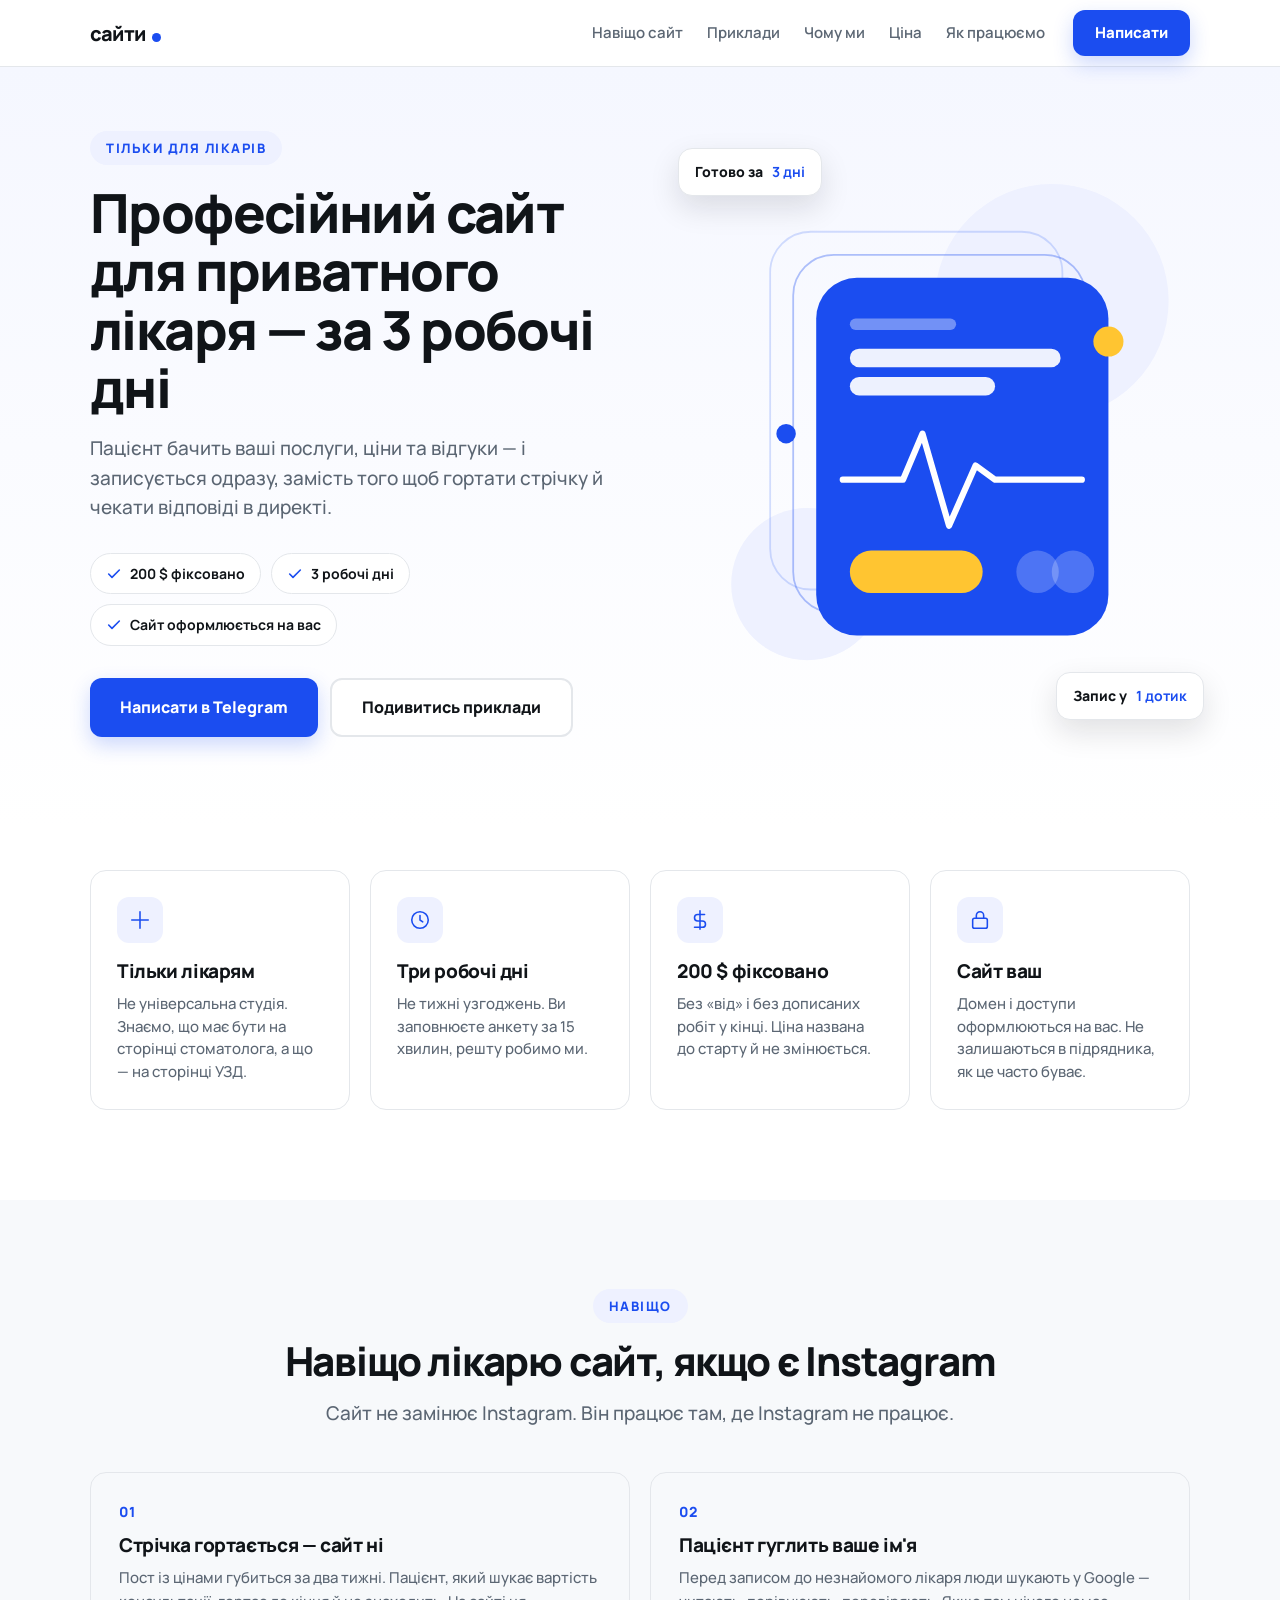
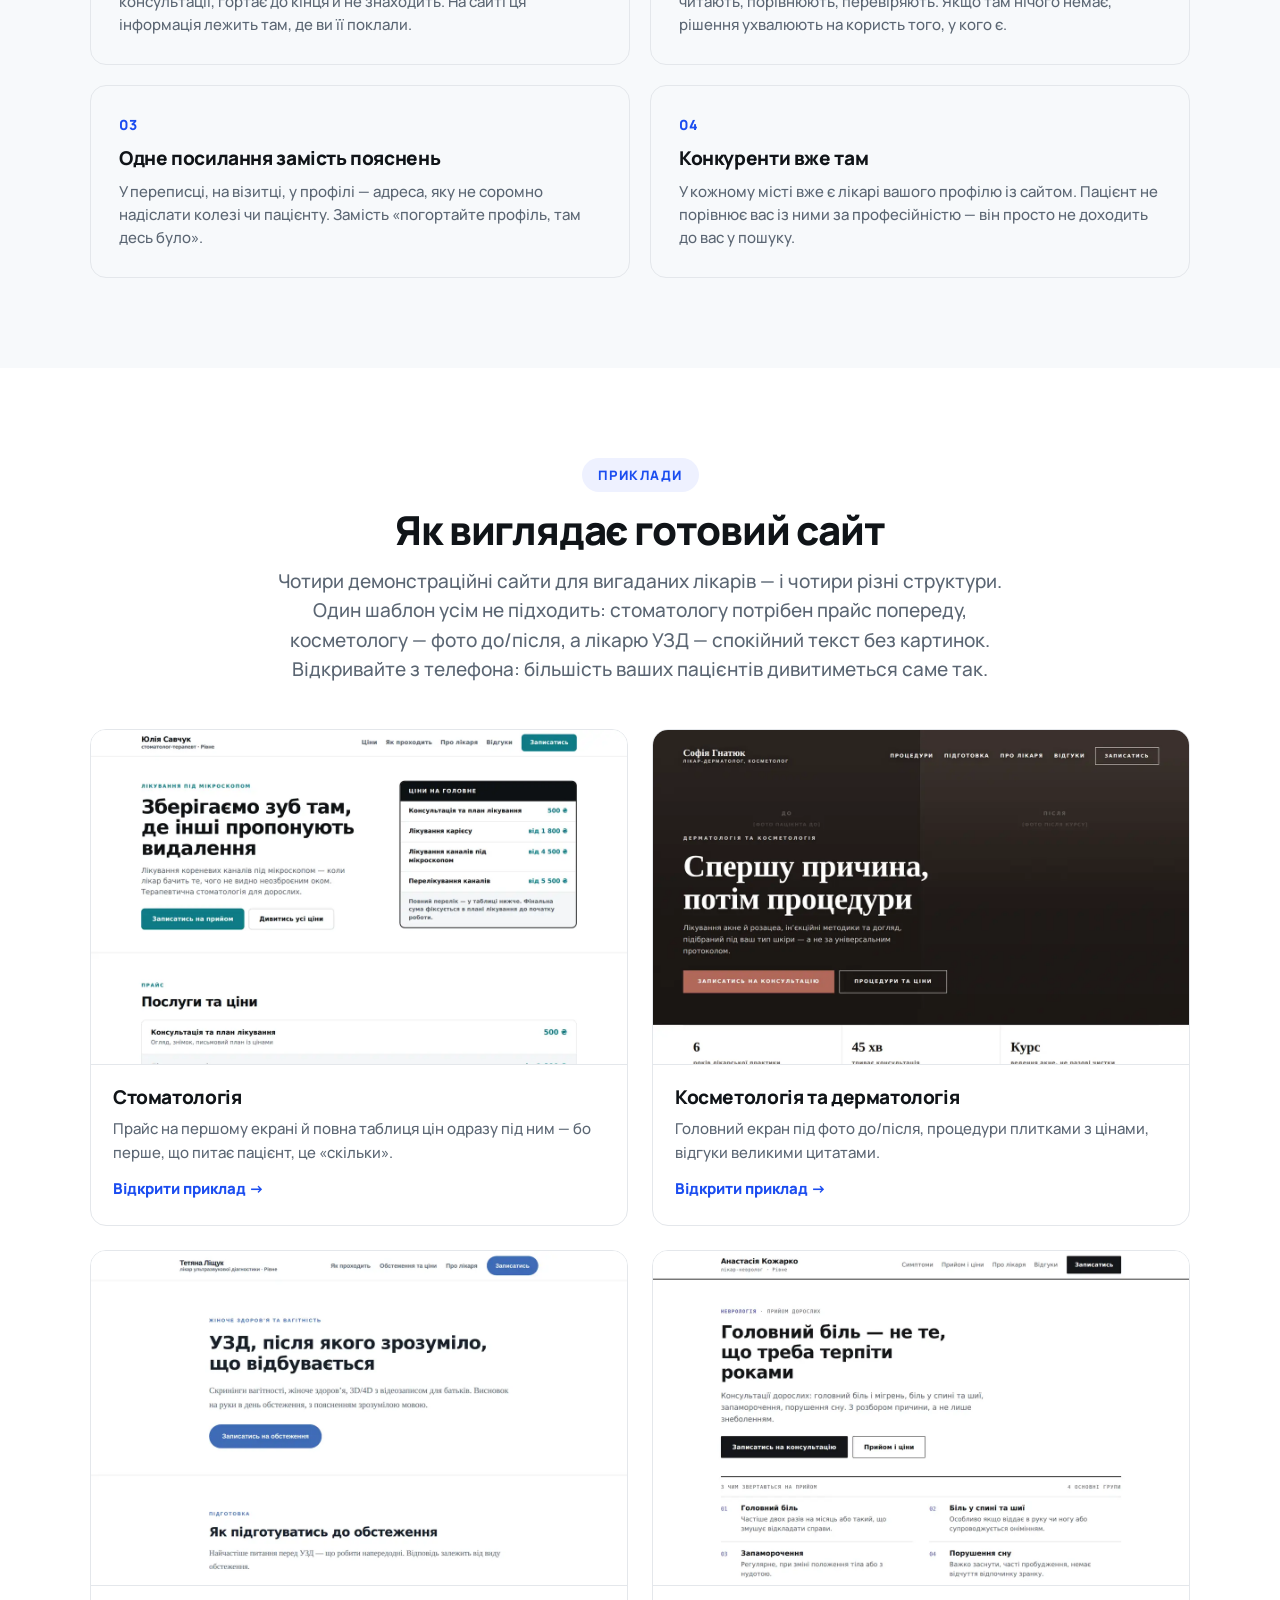
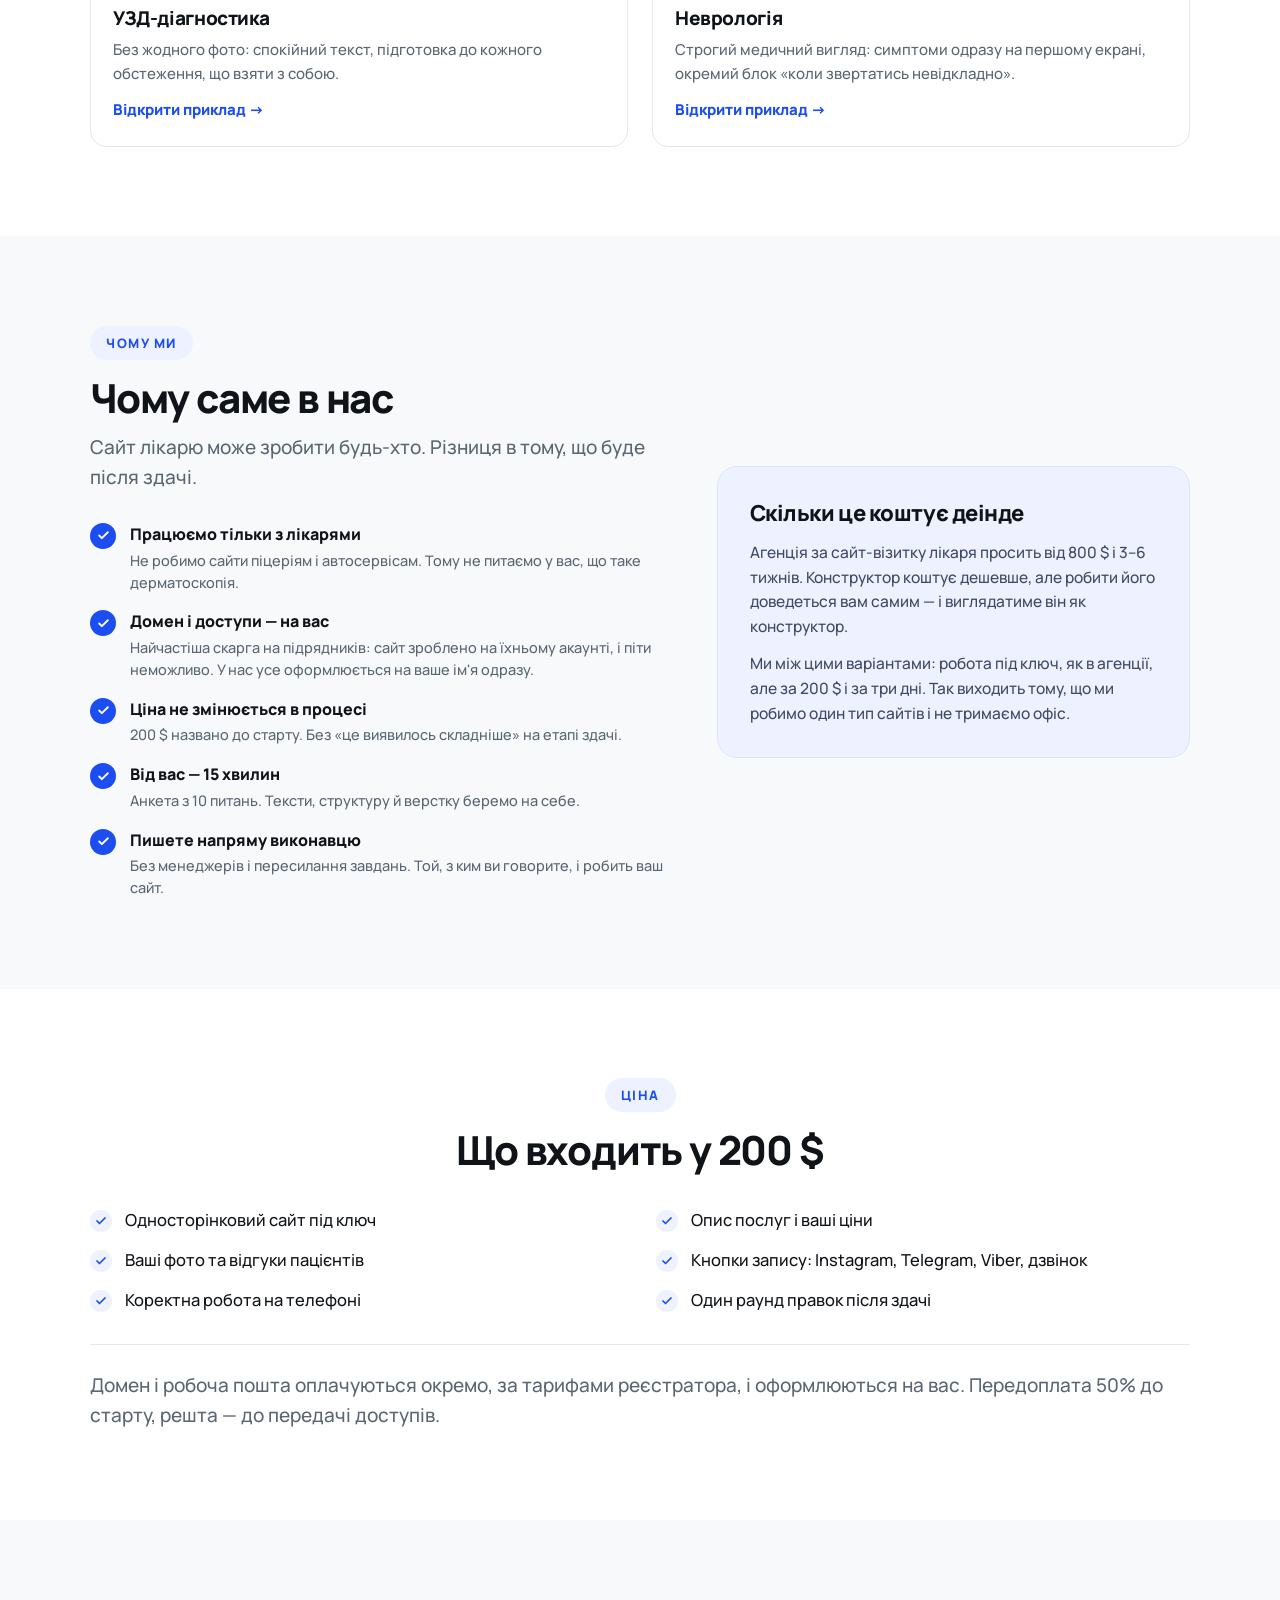
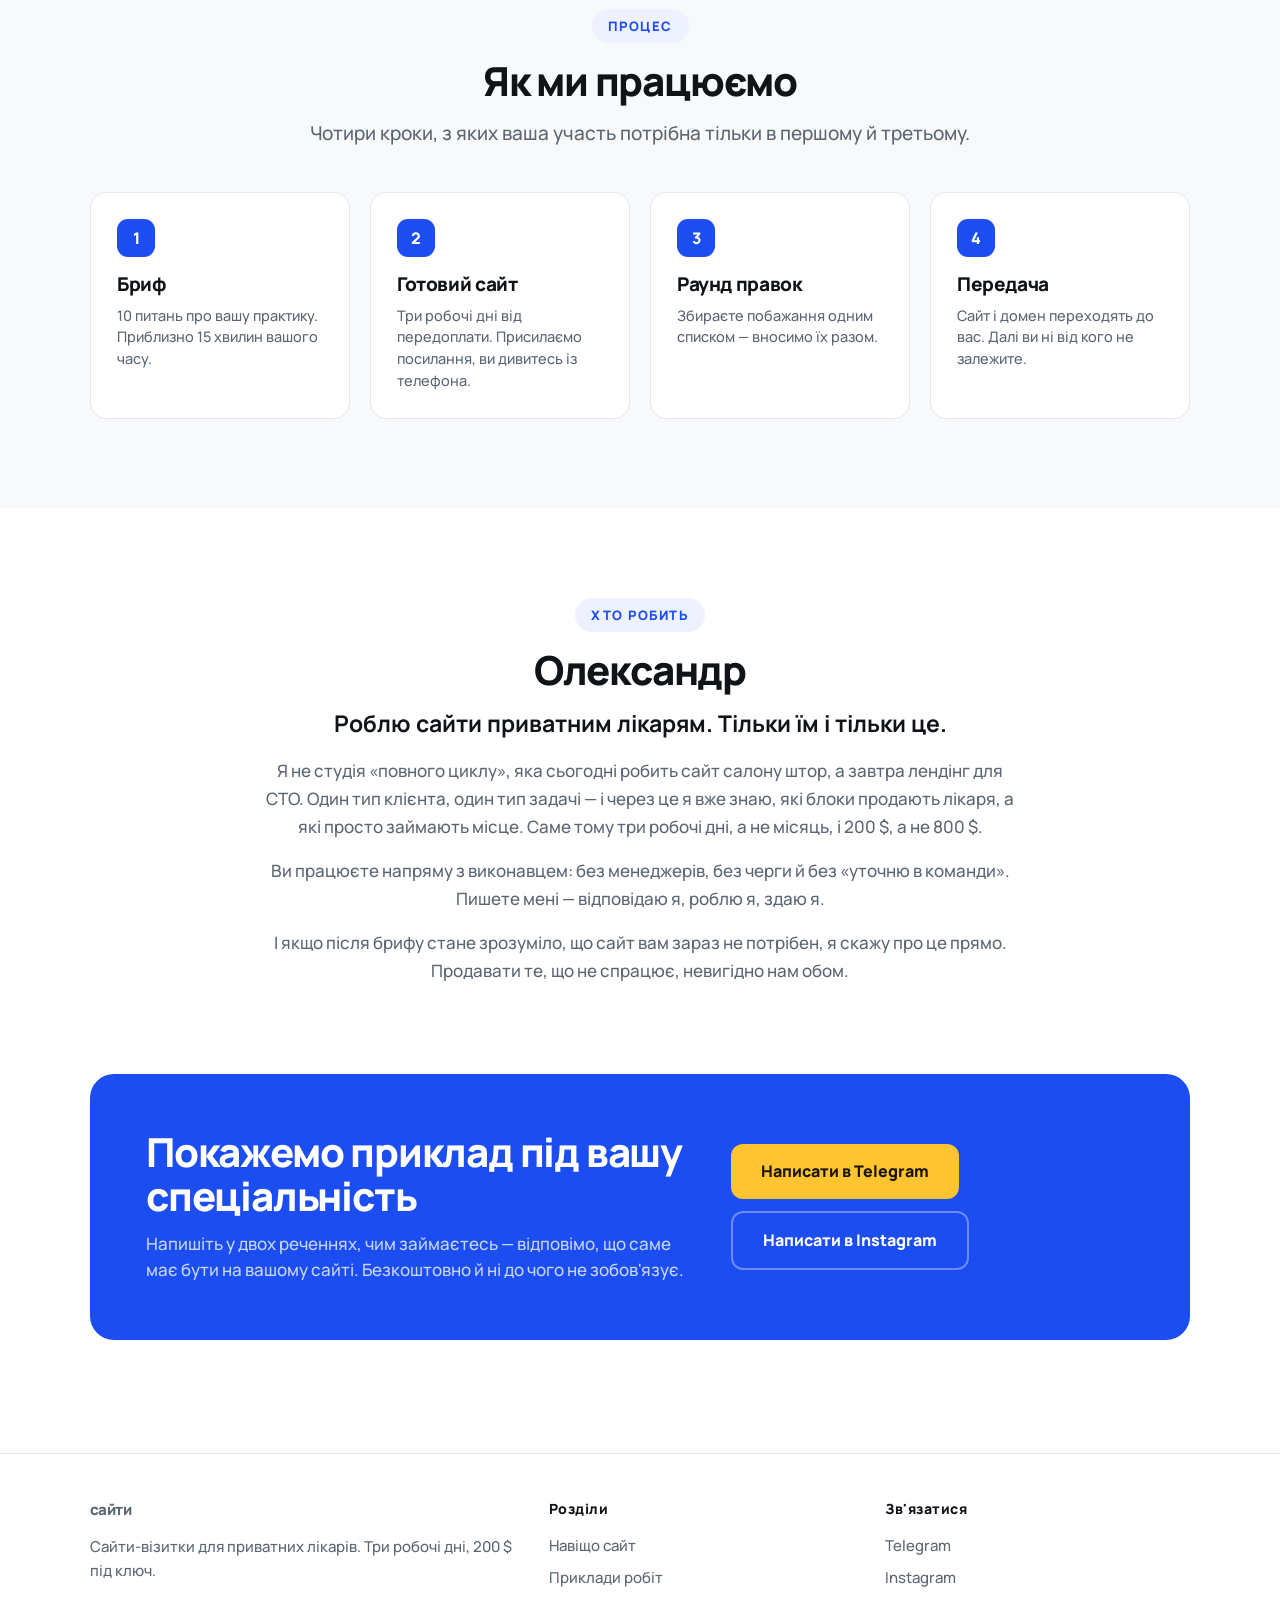
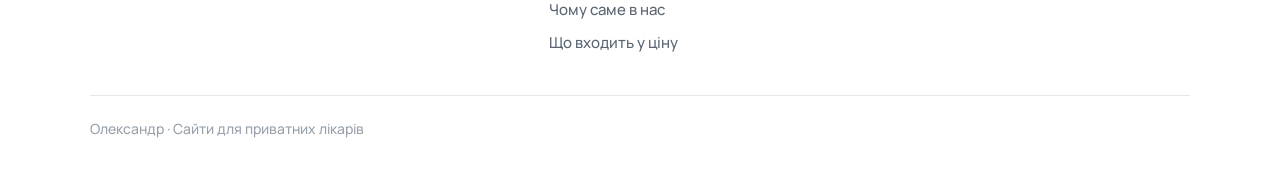
==== index.html @ 6dec75c9 "Rename index_9.html to index.html" ====
<!doctype html>
<html lang="uk">
<head>
<meta charset="utf-8">
<meta name="viewport" content="width=device-width, initial-scale=1">
<title>Сайти для приватних лікарів — за 3 робочі дні, 200 $</title>
<meta name="description" content="Робимо сайти тільки приватним лікарям: послуги, ціни, відгуки, кнопки запису. Готово за 3 робочі дні, 200 $ фіксовано. Сайт і домен оформлюються на вас.">
<meta property="og:title" content="Сайти для приватних лікарів — за 3 робочі дні, 200 $">
<meta property="og:description" content="Робимо сайти тільки лікарям. 3 робочі дні, 200 $ фіксовано, сайт і домен оформлюються на вас.">
<meta property="og:type" content="website">
<meta property="og:locale" content="uk_UA">
<link rel="icon" href="data:image/svg+xml,%3Csvg xmlns='http://www.w3.org/2000/svg' viewBox='0 0 32 32'%3E%3Ccircle cx='16' cy='16' r='10' fill='%231B4DF0'/%3E%3C/svg%3E">
<link rel="preconnect" href="https://fonts.googleapis.com">
<link rel="preconnect" href="https://fonts.gstatic.com" crossorigin>
<link rel="stylesheet" href="https://fonts.googleapis.com/css2?family=Manrope:wght@500;600;700;800&display=swap">
<style>
  :root{
    --ink:#101418; --muted:#5B6673; --line:#E4E7EB;
    --blue:#1B4DF0; --blue-dark:#1338B8; --blue-soft:#EEF1FF; --blue-tint:#F5F7FF;
    --amber:#FFC531; --surface:#F7F9FB; --wrap:1140px;
  }
  *{box-sizing:border-box;}
  html{scroll-behavior:smooth;-webkit-text-size-adjust:100%;}
  body{margin:0;background:#fff;color:var(--ink);font-family:'Manrope',system-ui,-apple-system,sans-serif;font-weight:500;line-height:1.55;-webkit-font-smoothing:antialiased;}
  a{color:var(--blue);} a:hover{color:var(--blue-dark);}
  .wrap{max-width:var(--wrap);margin:0 auto;padding:0 20px;}
  section{padding:clamp(56px,7vw,92px) 0;}
  h1,h2,h3{margin:0;letter-spacing:-.03em;font-weight:800;line-height:1.08;}
  h1{font-size:clamp(32px,5.4vw,54px);}
  h2{font-size:clamp(26px,3.8vw,40px);}
  h3{font-size:19px;letter-spacing:-.02em;line-height:1.3;}
  p{margin:0;}
  .sub{color:var(--muted);font-size:clamp(16px,1.9vw,19px);}
  .center{text-align:center;}
  .center .sub{max-width:62ch;margin:16px auto 0;}
  .tag{display:inline-block;padding:7px 16px;border-radius:999px;background:var(--blue-soft);color:var(--blue);font-size:13px;font-weight:800;letter-spacing:1.5px;text-transform:uppercase;}

  /* nav */
  header{position:sticky;top:0;z-index:30;background:rgba(255,255,255,.94);backdrop-filter:saturate(180%) blur(12px);border-bottom:1px solid var(--line);}
  .nav{display:flex;align-items:center;gap:28px;height:66px;}
  .logo{display:flex;align-items:flex-end;gap:7px;font-weight:800;font-size:20px;letter-spacing:-.04em;color:var(--ink);text-decoration:none;}
  .logo i{width:9px;height:9px;border-radius:50%;background:var(--blue);margin-bottom:7px;font-style:normal;}
  .menu{display:flex;gap:24px;margin-left:auto;}
  .menu a{color:var(--muted);text-decoration:none;font-size:15px;font-weight:600;}
  .menu a:hover{color:var(--ink);}
  .nav .btn{padding:11px 22px;min-height:0;font-size:15px;}

  /* buttons */
  .btn{display:inline-flex;align-items:center;justify-content:center;gap:9px;min-height:54px;padding:15px 30px;border-radius:12px;font-weight:800;font-size:16px;text-decoration:none;transition:.15s;}
  .btn-blue{background:var(--blue);color:#fff;box-shadow:0 8px 20px rgba(27,77,240,.22);}
  .btn-blue:hover{background:var(--blue-dark);color:#fff;}
  .btn-amber{background:var(--amber);color:#1A1400;}
  .btn-amber:hover{background:#F0B517;color:#1A1400;}
  .btn-line{border:2px solid var(--line);background:#fff;color:var(--ink);}
  .btn-line:hover{border-color:var(--blue);color:var(--blue);}
  .btns{display:flex;flex-wrap:wrap;gap:12px;}

  /* hero */
  .hero{background:linear-gradient(180deg,var(--blue-tint),#fff);padding-top:clamp(40px,5vw,64px);}
  .hero-grid{display:grid;grid-template-columns:1.05fr .95fr;gap:56px;align-items:center;}
  .hero h1{margin:18px 0 18px;}
  .hero .sub{max-width:46ch;}
  .hero .btns{margin-top:32px;}
  .facts{display:flex;flex-wrap:wrap;gap:10px;margin-top:30px;}
  .fact{display:flex;align-items:center;gap:8px;padding:9px 15px;border-radius:999px;background:#fff;border:1px solid var(--line);font-size:14px;font-weight:700;}
  .fact svg{color:var(--blue);flex-shrink:0;}

  /* hero art */
  .art{position:relative;}
  .figure{position:relative;width:100%;max-width:520px;margin:0 auto;}
  .figure svg{display:block;width:100%;height:auto;overflow:visible;}
  .fig-pulse{stroke-dasharray:520;stroke-dashoffset:520;animation:draw 2.2s .35s cubic-bezier(.6,0,.2,1) forwards;}
  @keyframes draw{to{stroke-dashoffset:0;}}
  @media (prefers-reduced-motion:reduce){ .fig-pulse{animation:none;stroke-dashoffset:0;} }
  .badge{position:absolute;background:#fff;border:1px solid var(--line);border-radius:14px;padding:12px 16px;box-shadow:0 12px 30px rgba(16,20,24,.12);font-size:14px;font-weight:800;display:flex;align-items:center;gap:9px;}
  .badge b{color:var(--blue);}
  .b1{top:-20px;left:-16px;}
  .b2{bottom:-20px;right:-14px;}

  /* cards */
  .cards{display:grid;grid-template-columns:repeat(4,minmax(0,1fr));gap:20px;margin-top:44px;}
  .card{padding:26px;border:1px solid var(--line);border-radius:16px;background:#fff;}
  .ico{width:46px;height:46px;border-radius:12px;background:var(--blue-soft);color:var(--blue);display:flex;align-items:center;justify-content:center;margin-bottom:16px;}
  .card p{margin-top:9px;color:var(--muted);font-size:15px;line-height:1.5;}

  /* why grid */
  .two{display:grid;grid-template-columns:repeat(2,minmax(0,1fr));gap:20px;margin-top:44px;}
  .why{padding:28px;border-radius:16px;background:var(--surface);border:1px solid var(--line);}
  .why .num{font-size:14px;font-weight:800;color:var(--blue);letter-spacing:1px;}
  .why h3{margin:10px 0 9px;}
  .why p{color:var(--muted);font-size:15px;line-height:1.55;}

  /* demos */
  .demos{display:grid;grid-template-columns:repeat(2,minmax(0,1fr));gap:24px;margin-top:44px;}
  .demo{display:block;text-decoration:none;color:var(--ink);border:1px solid var(--line);border-radius:16px;overflow:hidden;background:#fff;transition:.18s;}
  .demo:hover{border-color:var(--blue);transform:translateY(-3px);box-shadow:0 18px 40px rgba(16,20,24,.10);color:var(--ink);}
  .shot{aspect-ratio:16/10;background:var(--surface);border-bottom:1px solid var(--line);display:flex;flex-direction:column;align-items:center;justify-content:center;gap:8px;color:var(--muted);}
  .shot img{width:100%;height:100%;object-fit:cover;object-position:top;display:block;}
  .shot .ph{font-size:15px;font-weight:800;letter-spacing:.5px;}
  .shot .ph2{font-size:13px;font-weight:600;color:#98A2AC;}
  .demo-txt{padding:20px 22px 24px;}
  .demo-txt p{color:var(--muted);font-size:15px;margin-top:8px;}
  .demo-txt .go{display:inline-block;margin-top:13px;color:var(--blue);font-weight:800;font-size:15px;}

  /* checklist */
  .split{display:grid;grid-template-columns:1.1fr .9fr;gap:48px;align-items:center;}
  .checks{display:flex;flex-direction:column;gap:16px;margin-top:30px;}
  .chk{display:flex;gap:14px;align-items:flex-start;font-size:16px;}
  .chk i{width:26px;height:26px;border-radius:50%;background:var(--blue);color:#fff;display:flex;align-items:center;justify-content:center;flex-shrink:0;font-style:normal;margin-top:1px;}
  .chk b{font-weight:800;}
  .chk span{display:block;color:var(--muted);font-size:14.5px;margin-top:3px;line-height:1.5;}
  .panel{padding:32px;border-radius:20px;background:var(--blue-soft);border:1px solid #DDE3FF;}
  .panel h3{font-size:22px;}
  .panel p{color:#3D4A63;margin-top:12px;font-size:15.5px;line-height:1.6;}

  /* includes */
  .inc{display:grid;grid-template-columns:repeat(2,minmax(0,1fr));gap:14px 32px;margin-top:36px;}
  .inc div{display:flex;gap:13px;align-items:flex-start;font-size:16.5px;}
  .inc i{width:22px;height:22px;border-radius:50%;background:var(--blue-soft);color:var(--blue);display:flex;align-items:center;justify-content:center;flex-shrink:0;font-style:normal;margin-top:3px;}

  /* steps */
  .steps{display:grid;grid-template-columns:repeat(4,minmax(0,1fr));gap:20px;margin-top:44px;}
  .step{padding:26px;border-radius:16px;background:#fff;border:1px solid var(--line);position:relative;}
  .step .n{width:38px;height:38px;border-radius:11px;background:var(--blue);color:#fff;font-weight:800;display:flex;align-items:center;justify-content:center;margin-bottom:15px;}
  .step p{color:var(--muted);font-size:14.5px;margin-top:8px;line-height:1.5;}

  /* about */
  .about{max-width:760px;margin:0 auto;text-align:center;}
  .about p{color:var(--muted);font-size:17px;margin-top:16px;line-height:1.65;}
  .about p.lead{color:var(--ink);font-weight:700;font-size:clamp(19px,2.4vw,23px);line-height:1.45;}

  /* cta band */
  .band{background:var(--blue);border-radius:24px;padding:clamp(36px,5vw,56px);color:#fff;display:grid;grid-template-columns:1.15fr .85fr;gap:40px;align-items:center;}
  .band h2{color:#fff;}
  .band p{color:#C9D6FF;margin-top:14px;font-size:17px;}
  .band .btns{margin-top:0;}
  .band .btn-line{border-color:rgba(255,255,255,.35);background:transparent;color:#fff;}
  .band .btn-line:hover{border-color:#fff;color:#fff;}

  /* footer */
  footer{border-top:1px solid var(--line);padding:44px 0 36px;margin-top:24px;}
  .fgrid{display:grid;grid-template-columns:1.4fr 1fr 1fr;gap:32px;}
  .fgrid h4{margin:0 0 14px;font-size:14px;font-weight:800;letter-spacing:.5px;}
  .fgrid a,.fgrid p{display:block;color:var(--muted);text-decoration:none;font-size:15px;margin-bottom:9px;}
  .fgrid a:hover{color:var(--blue);}
  .copy{margin-top:32px;padding-top:22px;border-top:1px solid var(--line);color:#98A2AC;font-size:14px;}

  @media (max-width:900px){
    .hero-grid,.split,.about{grid-template-columns:1fr;gap:36px;}
    .cards,.steps{grid-template-columns:repeat(2,minmax(0,1fr));}
    .band{grid-template-columns:1fr;}
    .menu{display:none;}
    .about{text-align:left;}
    .ava{max-width:260px;}
  }
  @media (max-width:600px){
    .cards,.steps,.two,.demos,.inc,.fgrid{grid-template-columns:1fr;}
    .btn{width:100%;}
    .btns{flex-direction:column;}
    .b1,.b2{display:none;}
  }
</style>
</head>
<body>

<header>
  <div class="wrap nav">
    <a class="logo" href="#top">сайти<i></i></a>
    <nav class="menu">
      <a href="#why">Навіщо сайт</a>
      <a href="#works">Приклади</a>
      <a href="#us">Чому ми</a>
      <a href="#price">Ціна</a>
      <a href="#how">Як працюємо</a>
    </nav>
    <a class="btn btn-blue" href="https://t.me/Olexandr_Kozharko" target="_blank" rel="noopener">Написати</a>
  </div>
</header>

<main id="top">

<section class="hero">
  <div class="wrap hero-grid">
    <div>
      <span class="tag">Тільки для лікарів</span>
      <h1>Професійний сайт для приватного лікаря — за 3 робочі дні</h1>
      <p class="sub">Пацієнт бачить ваші послуги, ціни та відгуки — і записується одразу, замість того щоб гортати стрічку й чекати відповіді в директі.</p>

      <div class="facts">
        <span class="fact"><svg width="16" height="16" viewBox="0 0 24 24" fill="none" stroke="currentColor" stroke-width="2.4" stroke-linecap="round" stroke-linejoin="round"><path d="M20 6 9 17l-5-5"/></svg>200 $ фіксовано</span>
        <span class="fact"><svg width="16" height="16" viewBox="0 0 24 24" fill="none" stroke="currentColor" stroke-width="2.4" stroke-linecap="round" stroke-linejoin="round"><path d="M20 6 9 17l-5-5"/></svg>3 робочі дні</span>
        <span class="fact"><svg width="16" height="16" viewBox="0 0 24 24" fill="none" stroke="currentColor" stroke-width="2.4" stroke-linecap="round" stroke-linejoin="round"><path d="M20 6 9 17l-5-5"/></svg>Сайт оформлюється на вас</span>
      </div>

      <div class="btns">
        <a class="btn btn-blue" href="https://t.me/Olexandr_Kozharko" target="_blank" rel="noopener">Написати в Telegram</a>
        <a class="btn btn-line" href="#works">Подивитись приклади</a>
      </div>
    </div>

    <div class="art">
      <div class="figure">
      <svg viewBox="0 0 560 600" role="img" aria-label="Абстрактна графіка: шари сторінки та лінія пульсу">
        <circle cx="404" cy="150" r="132" fill="#EEF1FF"/>
        <circle cx="128" cy="470" r="86" fill="#EEF1FF"/>
        <rect x="86" y="72" width="330" height="404" rx="46" fill="none" stroke="#1B4DF0" stroke-opacity=".18" stroke-width="2"/>
        <rect x="112" y="98" width="330" height="404" rx="46" fill="none" stroke="#1B4DF0" stroke-opacity=".34" stroke-width="2"/>
        <rect x="138" y="124" width="330" height="404" rx="46" fill="#1B4DF0"/>
        <rect x="176" y="170" width="120" height="13" rx="6.5" fill="#ffffff" fill-opacity=".38"/>
        <rect x="176" y="204" width="238" height="21" rx="10.5" fill="#ffffff" fill-opacity=".92"/>
        <rect x="176" y="236" width="164" height="21" rx="10.5" fill="#ffffff" fill-opacity=".92"/>
        <path class="fig-pulse" d="M168 352 H236 L258 300 L288 404 L318 336 L340 352 H438" fill="none" stroke="#ffffff" stroke-width="7" stroke-linecap="round" stroke-linejoin="round"/>
        <rect x="176" y="432" width="150" height="48" rx="24" fill="#FFC531"/>
        <circle cx="388" cy="456" r="24" fill="#ffffff" fill-opacity=".22"/>
        <circle cx="428" cy="456" r="24" fill="#ffffff" fill-opacity=".22"/>
        <circle cx="468" cy="196" r="17" fill="#FFC531"/>
        <circle cx="104" cy="300" r="11" fill="#1B4DF0"/>
      </svg>
      </div>
      <div class="badge b1">Готово за <b>3 дні</b></div>
      <div class="badge b2">Запис у <b>1 дотик</b></div>
    </div>
  </div>
</section>

<section style="padding-top:0">
  <div class="wrap">
    <div class="cards">
      <div class="card">
        <div class="ico"><svg width="22" height="22" viewBox="0 0 24 24" fill="none" stroke="currentColor" stroke-width="1.7" stroke-linecap="round" stroke-linejoin="round"><path d="M12 3v18M3 12h18"/></svg></div>
        <h3>Тільки лікарям</h3>
        <p>Не універсальна студія. Знаємо, що має бути на сторінці стоматолога, а що — на сторінці УЗД.</p>
      </div>
      <div class="card">
        <div class="ico"><svg width="22" height="22" viewBox="0 0 24 24" fill="none" stroke="currentColor" stroke-width="1.7" stroke-linecap="round" stroke-linejoin="round"><circle cx="12" cy="12" r="9"/><path d="M12 7v5l3 2"/></svg></div>
        <h3>Три робочі дні</h3>
        <p>Не тижні узгоджень. Ви заповнюєте анкету за 15 хвилин, решту робимо ми.</p>
      </div>
      <div class="card">
        <div class="ico"><svg width="22" height="22" viewBox="0 0 24 24" fill="none" stroke="currentColor" stroke-width="1.7" stroke-linecap="round" stroke-linejoin="round"><path d="M12 2v20"/><path d="M17 6H9.5a3.5 3.5 0 0 0 0 7h5a3.5 3.5 0 0 1 0 7H6"/></svg></div>
        <h3>200 $ фіксовано</h3>
        <p>Без «від» і без дописаних робіт у кінці. Ціна названа до старту й не змінюється.</p>
      </div>
      <div class="card">
        <div class="ico"><svg width="22" height="22" viewBox="0 0 24 24" fill="none" stroke="currentColor" stroke-width="1.7" stroke-linecap="round" stroke-linejoin="round"><rect x="4" y="10" width="16" height="11" rx="2"/><path d="M8 10V7a4 4 0 0 1 8 0v3"/></svg></div>
        <h3>Сайт ваш</h3>
        <p>Домен і доступи оформлюються на вас. Не залишаються в підрядника, як це часто буває.</p>
      </div>
    </div>
  </div>
</section>

<section id="why" style="background:var(--surface)">
  <div class="wrap">
    <div class="center">
      <span class="tag">Навіщо</span>
      <h2 style="margin-top:16px">Навіщо лікарю сайт, якщо є Instagram</h2>
      <p class="sub">Сайт не замінює Instagram. Він працює там, де Instagram не працює.</p>
    </div>

    <div class="two">
      <div class="why">
        <div class="num">01</div>
        <h3>Стрічка гортається — сайт ні</h3>
        <p>Пост із цінами губиться за два тижні. Пацієнт, який шукає вартість консультації, гортає до кінця й не знаходить. На сайті ця інформація лежить там, де ви її поклали.</p>
      </div>
      <div class="why">
        <div class="num">02</div>
        <h3>Пацієнт гуглить ваше ім'я</h3>
        <p>Перед записом до незнайомого лікаря люди шукають у Google — читають, порівнюють, перевіряють. Якщо там нічого немає, рішення ухвалюють на користь того, у кого є.</p>
      </div>
      <div class="why">
        <div class="num">03</div>
        <h3>Одне посилання замість пояснень</h3>
        <p>У переписці, на візитці, у профілі — адреса, яку не соромно надіслати колезі чи пацієнту. Замість «погортайте профіль, там десь було».</p>
      </div>
      <div class="why">
        <div class="num">04</div>
        <h3>Конкуренти вже там</h3>
        <p>У кожному місті вже є лікарі вашого профілю із сайтом. Пацієнт не порівнює вас із ними за професійністю — він просто не доходить до вас у пошуку.</p>
      </div>
    </div>
  </div>
</section>

<section id="works">
  <div class="wrap">
    <div class="center">
      <span class="tag">Приклади</span>
      <h2 style="margin-top:16px">Як виглядає готовий сайт</h2>
      <p class="sub">Чотири демонстраційні сайти для вигаданих лікарів — і чотири різні структури. Один шаблон усім не підходить: стоматологу потрібен прайс попереду, косметологу — фото до/після, а лікарю УЗД — спокійний текст без картинок. Відкривайте з телефона: більшість ваших пацієнтів дивитиметься саме так.</p>
    </div>

    <div class="demos">
      <a class="demo" href="https://sajty-likaryam.vercel.app/stomatolog.html" target="_blank" rel="noopener">
        <div class="shot"><img src="[data-uri]" alt="Демо-сайт стоматолога — головний екран" loading="lazy" width="1200" height="750"></div>
        <div class="demo-txt"><h3>Стоматологія</h3><p>Прайс на першому екрані й повна таблиця цін одразу під ним — бо перше, що питає пацієнт, це «скільки».</p><span class="go">Відкрити приклад →</span></div>
      </a>
      <a class="demo" href="https://sajty-likaryam.vercel.app/kosmetolog.html" target="_blank" rel="noopener">
        <div class="shot"><img src="[data-uri]" alt="Демо-сайт косметолога — головний екран" loading="lazy" width="1200" height="750"></div>
        <div class="demo-txt"><h3>Косметологія та дерматологія</h3><p>Головний екран під фото до/після, процедури плитками з цінами, відгуки великими цитатами.</p><span class="go">Відкрити приклад →</span></div>
      </a>
      <a class="demo" href="https://sajty-likaryam.vercel.app/uzd.html" target="_blank" rel="noopener">
        <div class="shot"><img src="[data-uri]" alt="Демо-сайт лікаря УЗД — головний екран" loading="lazy" width="1200" height="750"></div>
        <div class="demo-txt"><h3>УЗД-діагностика</h3><p>Без жодного фото: спокійний текст, підготовка до кожного обстеження, що взяти з собою.</p><span class="go">Відкрити приклад →</span></div>
      </a>
      <a class="demo" href="https://sajty-likaryam.vercel.app/nevrolog.html" target="_blank" rel="noopener">
        <div class="shot"><img src="[data-uri]" alt="Демо-сайт невролога — головний екран" loading="lazy" width="1200" height="750"></div>
        <div class="demo-txt"><h3>Неврологія</h3><p>Строгий медичний вигляд: симптоми одразу на першому екрані, окремий блок «коли звертатись невідкладно».</p><span class="go">Відкрити приклад →</span></div>
      </a>
    </div>
  </div>
</section>

<section id="us" style="background:var(--surface)">
  <div class="wrap split">
    <div>
      <span class="tag">Чому ми</span>
      <h2 style="margin-top:16px">Чому саме в нас</h2>
      <p class="sub" style="margin-top:14px">Сайт лікарю може зробити будь-хто. Різниця в тому, що буде після здачі.</p>

      <div class="checks">
        <div class="chk"><i><svg width="13" height="13" viewBox="0 0 24 24" fill="none" stroke="currentColor" stroke-width="3.4" stroke-linecap="round" stroke-linejoin="round"><path d="M20 6 9 17l-5-5"/></svg></i><div><b>Працюємо тільки з лікарями</b><span>Не робимо сайти піцеріям і автосервісам. Тому не питаємо у вас, що таке дерматоскопія.</span></div></div>
        <div class="chk"><i><svg width="13" height="13" viewBox="0 0 24 24" fill="none" stroke="currentColor" stroke-width="3.4" stroke-linecap="round" stroke-linejoin="round"><path d="M20 6 9 17l-5-5"/></svg></i><div><b>Домен і доступи — на вас</b><span>Найчастіша скарга на підрядників: сайт зроблено на їхньому акаунті, і піти неможливо. У нас усе оформлюється на ваше ім'я одразу.</span></div></div>
        <div class="chk"><i><svg width="13" height="13" viewBox="0 0 24 24" fill="none" stroke="currentColor" stroke-width="3.4" stroke-linecap="round" stroke-linejoin="round"><path d="M20 6 9 17l-5-5"/></svg></i><div><b>Ціна не змінюється в процесі</b><span>200 $ названо до старту. Без «це виявилось складніше» на етапі здачі.</span></div></div>
        <div class="chk"><i><svg width="13" height="13" viewBox="0 0 24 24" fill="none" stroke="currentColor" stroke-width="3.4" stroke-linecap="round" stroke-linejoin="round"><path d="M20 6 9 17l-5-5"/></svg></i><div><b>Від вас — 15 хвилин</b><span>Анкета з 10 питань. Тексти, структуру й верстку беремо на себе.</span></div></div>
        <div class="chk"><i><svg width="13" height="13" viewBox="0 0 24 24" fill="none" stroke="currentColor" stroke-width="3.4" stroke-linecap="round" stroke-linejoin="round"><path d="M20 6 9 17l-5-5"/></svg></i><div><b>Пишете напряму виконавцю</b><span>Без менеджерів і пересилання завдань. Той, з ким ви говорите, і робить ваш сайт.</span></div></div>
      </div>
    </div>

    <div class="panel">
      <h3>Скільки це коштує деінде</h3>
      <p>Агенція за сайт-візитку лікаря просить від 800 $ і 3–6 тижнів. Конструктор коштує дешевше, але робити його доведеться вам самим — і виглядатиме він як конструктор.</p>
      <p>Ми між цими варіантами: робота під ключ, як в агенції, але за 200 $ і за три дні. Так виходить тому, що ми робимо один тип сайтів і не тримаємо офіс.</p>
    </div>
  </div>
</section>

<section id="price">
  <div class="wrap">
    <div class="center">
      <span class="tag">Ціна</span>
      <h2 style="margin-top:16px">Що входить у 200 $</h2>
    </div>

    <div class="inc">
      <div><i><svg width="12" height="12" viewBox="0 0 24 24" fill="none" stroke="currentColor" stroke-width="3.4" stroke-linecap="round" stroke-linejoin="round"><path d="M20 6 9 17l-5-5"/></svg></i>Односторінковий сайт під ключ</div>
      <div><i><svg width="12" height="12" viewBox="0 0 24 24" fill="none" stroke="currentColor" stroke-width="3.4" stroke-linecap="round" stroke-linejoin="round"><path d="M20 6 9 17l-5-5"/></svg></i>Опис послуг і ваші ціни</div>
      <div><i><svg width="12" height="12" viewBox="0 0 24 24" fill="none" stroke="currentColor" stroke-width="3.4" stroke-linecap="round" stroke-linejoin="round"><path d="M20 6 9 17l-5-5"/></svg></i>Ваші фото та відгуки пацієнтів</div>
      <div><i><svg width="12" height="12" viewBox="0 0 24 24" fill="none" stroke="currentColor" stroke-width="3.4" stroke-linecap="round" stroke-linejoin="round"><path d="M20 6 9 17l-5-5"/></svg></i>Кнопки запису: Instagram, Telegram, Viber, дзвінок</div>
      <div><i><svg width="12" height="12" viewBox="0 0 24 24" fill="none" stroke="currentColor" stroke-width="3.4" stroke-linecap="round" stroke-linejoin="round"><path d="M20 6 9 17l-5-5"/></svg></i>Коректна робота на телефоні</div>
      <div><i><svg width="12" height="12" viewBox="0 0 24 24" fill="none" stroke="currentColor" stroke-width="3.4" stroke-linecap="round" stroke-linejoin="round"><path d="M20 6 9 17l-5-5"/></svg></i>Один раунд правок після здачі</div>
    </div>

    <p class="sub" style="margin-top:32px;padding-top:26px;border-top:1px solid var(--line)">Домен і робоча пошта оплачуються окремо, за тарифами реєстратора, і оформлюються на вас. Передоплата 50% до старту, решта — до передачі доступів.</p>
  </div>
</section>

<section id="how" style="background:var(--surface)">
  <div class="wrap">
    <div class="center">
      <span class="tag">Процес</span>
      <h2 style="margin-top:16px">Як ми працюємо</h2>
      <p class="sub">Чотири кроки, з яких ваша участь потрібна тільки в першому й третьому.</p>
    </div>

    <div class="steps">
      <div class="step"><div class="n">1</div><h3>Бриф</h3><p>10 питань про вашу практику. Приблизно 15 хвилин вашого часу.</p></div>
      <div class="step"><div class="n">2</div><h3>Готовий сайт</h3><p>Три робочі дні від передоплати. Присилаємо посилання, ви дивитесь із телефона.</p></div>
      <div class="step"><div class="n">3</div><h3>Раунд правок</h3><p>Збираєте побажання одним списком — вносимо їх разом.</p></div>
      <div class="step"><div class="n">4</div><h3>Передача</h3><p>Сайт і домен переходять до вас. Далі ви ні від кого не залежите.</p></div>
    </div>
  </div>
</section>

<section>
  <div class="wrap">
    <div class="about">
      <span class="tag">Хто робить</span>
      <h2 style="margin-top:16px">Олександр</h2>
      <p class="lead">Роблю сайти приватним лікарям. Тільки їм і тільки це.</p>
      <p>Я не студія «повного циклу», яка сьогодні робить сайт салону штор, а завтра лендінг для СТО. Один тип клієнта, один тип задачі — і через це я вже знаю, які блоки продають лікаря, а які просто займають місце. Саме тому три робочі дні, а не місяць, і 200 $, а не 800 $.</p>
      <p>Ви працюєте напряму з виконавцем: без менеджерів, без черги й без «уточню в команди». Пишете мені — відповідаю я, роблю я, здаю я.</p><p>І якщо після брифу стане зрозуміло, що сайт вам зараз не потрібен, я скажу про це прямо. Продавати те, що не спрацює, невигідно нам обом.</p>
    </div>
  </div>
</section>

<section style="padding-top:0">
  <div class="wrap">
    <div class="band">
      <div>
        <h2>Покажемо приклад під вашу спеціальність</h2>
        <p>Напишіть у двох реченнях, чим займаєтесь — відповімо, що саме має бути на вашому сайті. Безкоштовно й ні до чого не зобов'язує.</p>
      </div>
      <div class="btns">
        <a class="btn btn-amber" href="https://t.me/Olexandr_Kozharko" target="_blank" rel="noopener">Написати в Telegram</a>
        <a class="btn btn-line" href="https://instagram.com/sajty.likaryam" target="_blank" rel="noopener">Написати в Instagram</a>
      </div>
    </div>
  </div>
</section>

</main>

<footer>
  <div class="wrap">
    <div class="fgrid">
      <div>
        <a class="logo" href="#top" style="margin-bottom:14px">сайти<i></i></a>
        <p>Сайти-візитки для приватних лікарів. Три робочі дні, 200 $ під ключ.</p>
      </div>
      <div>
        <h4>Розділи</h4>
        <a href="#why">Навіщо сайт</a>
        <a href="#works">Приклади робіт</a>
        <a href="#us">Чому саме в нас</a>
        <a href="#price">Що входить у ціну</a>
      </div>
      <div>
        <h4>Зв'язатися</h4>
        <a href="https://t.me/Olexandr_Kozharko" target="_blank" rel="noopener">Telegram</a>
        <a href="https://instagram.com/sajty.likaryam" target="_blank" rel="noopener">Instagram</a>
      </div>
    </div>
    <div class="copy">Олександр · Сайти для приватних лікарів</div>
  </div>
</footer>

</body>
</html>
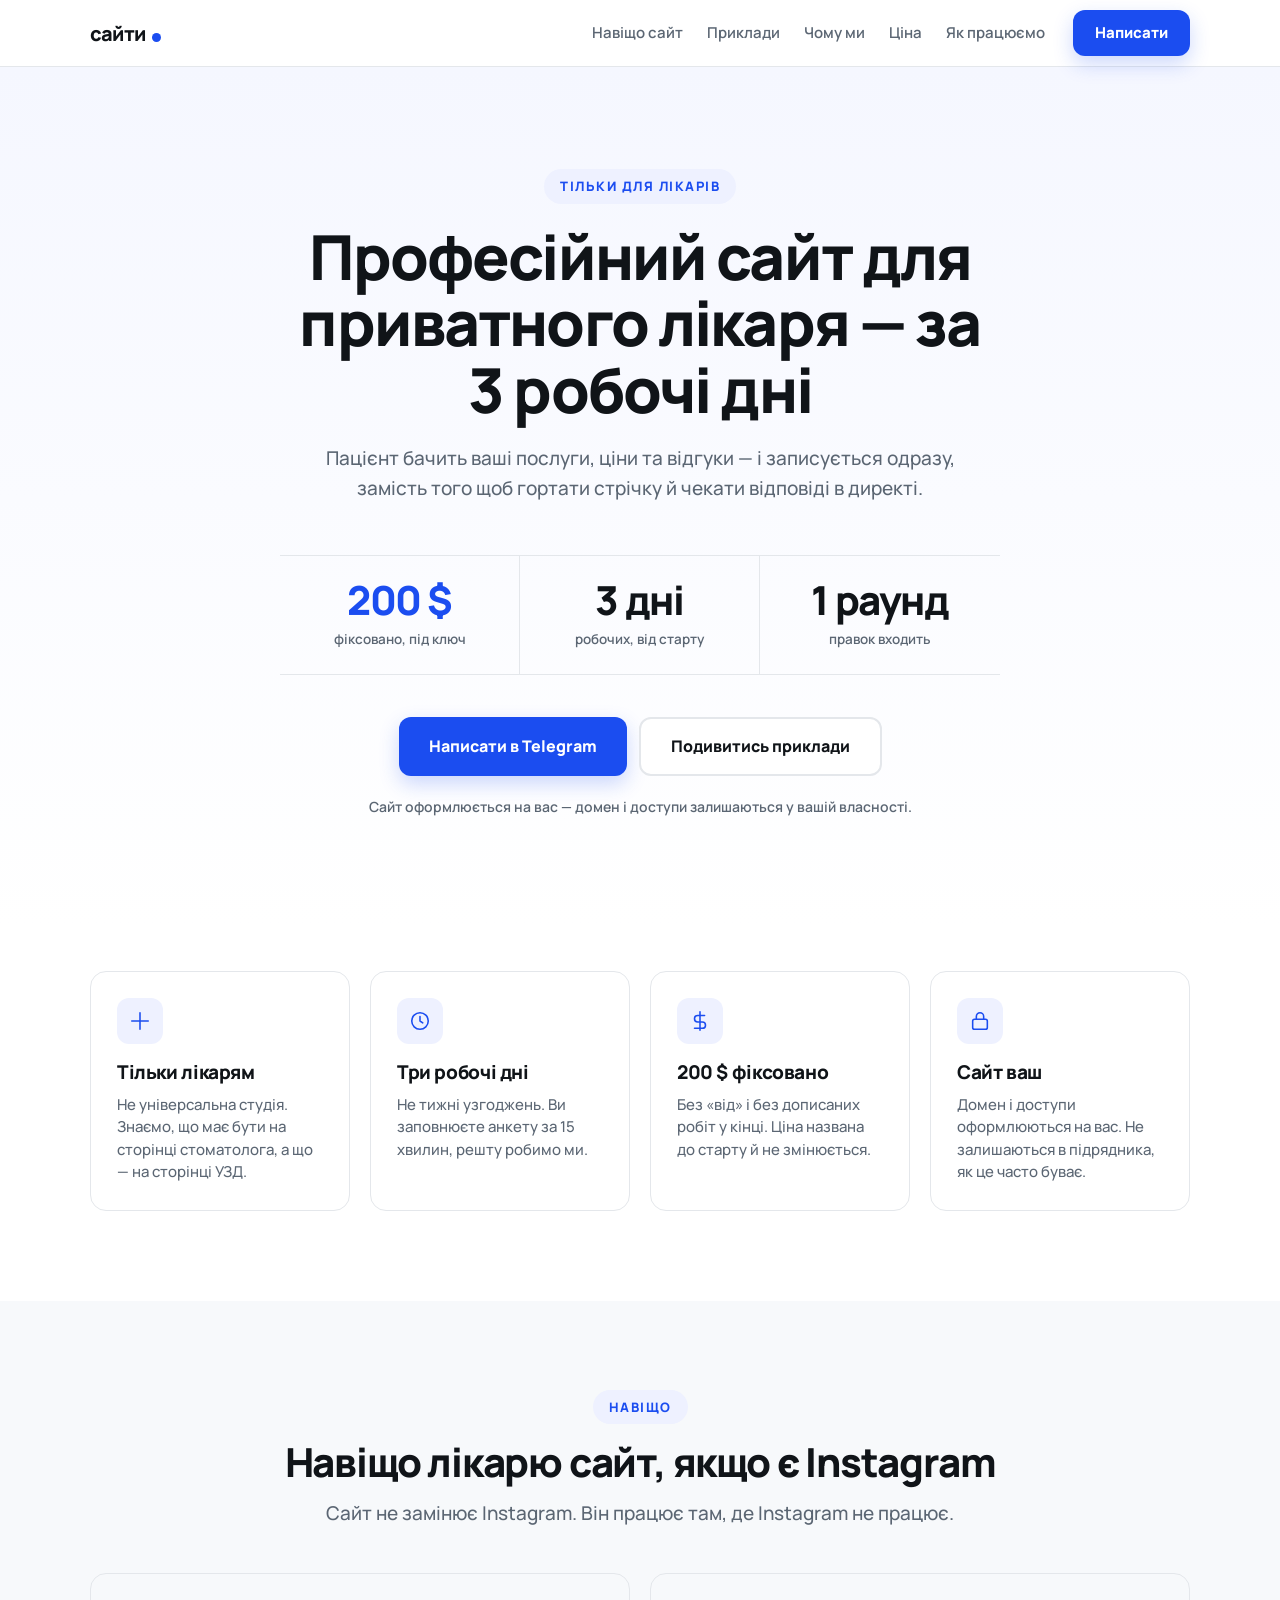
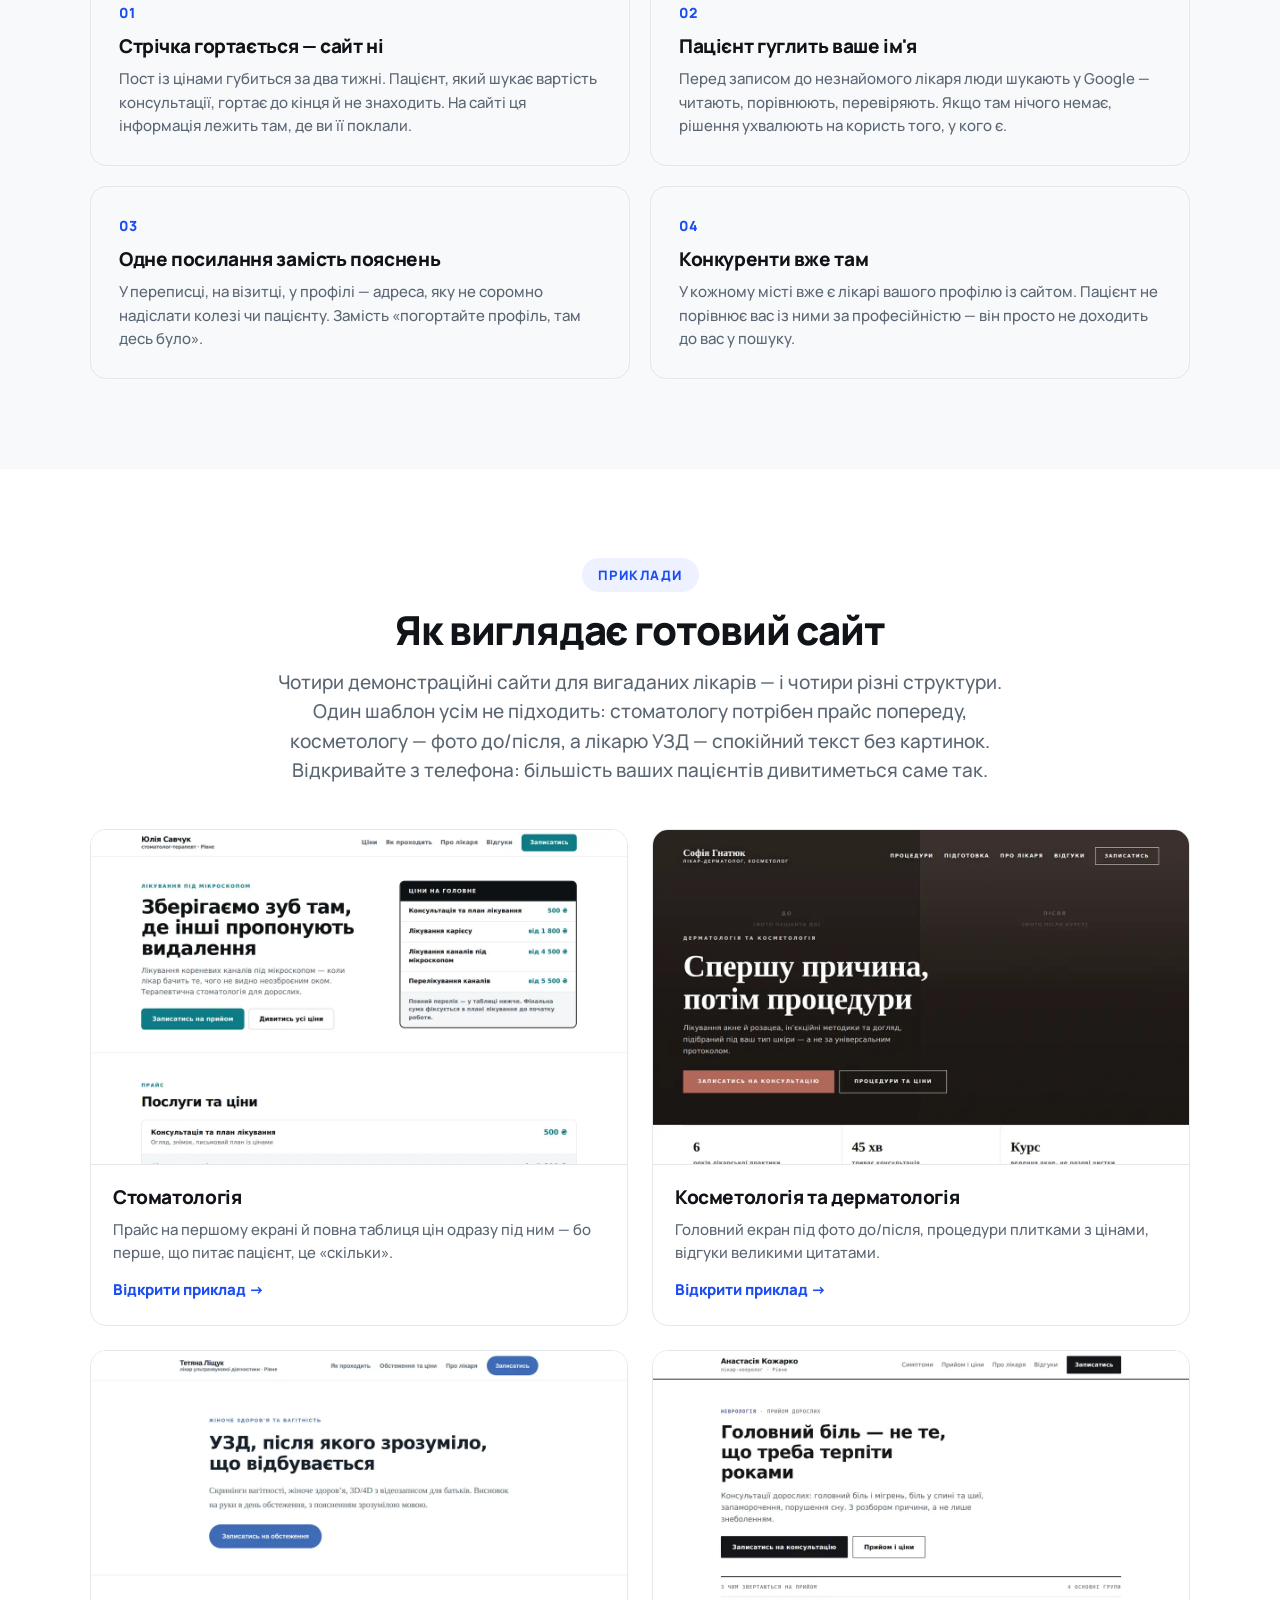
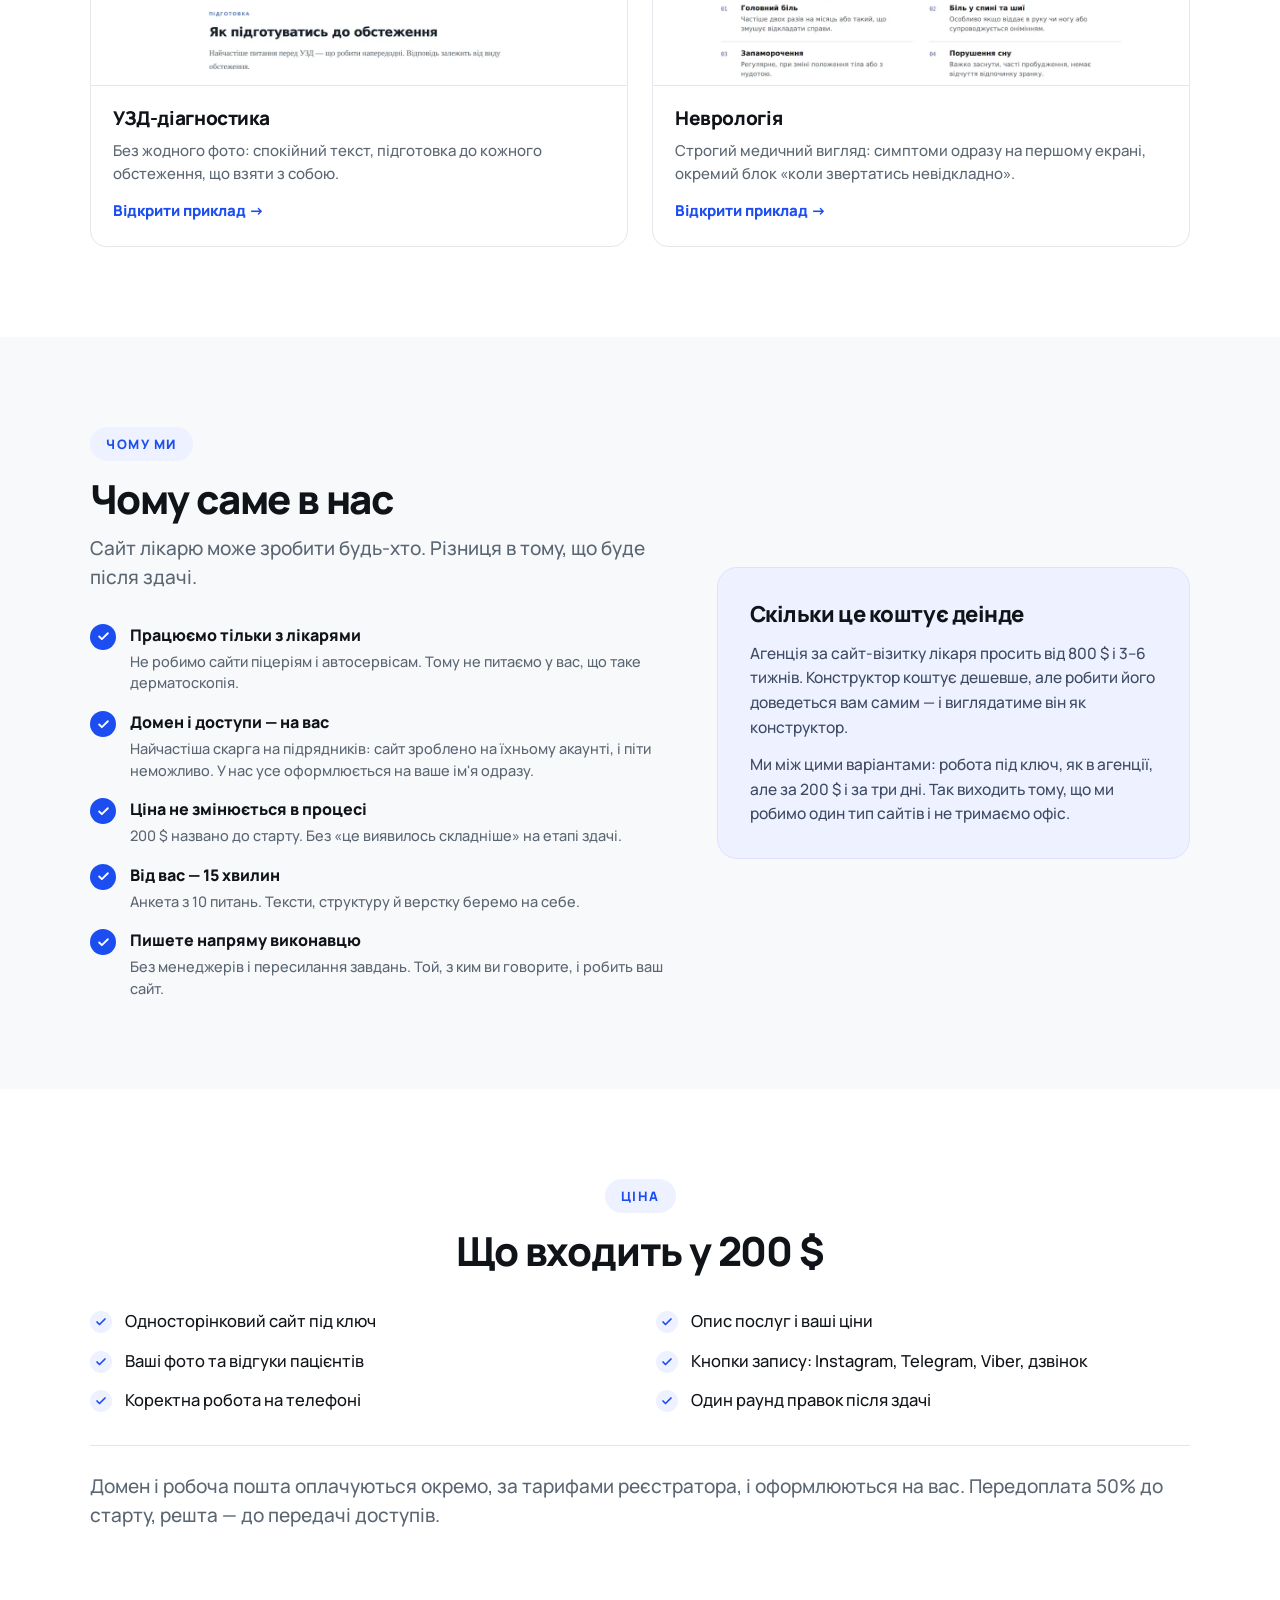
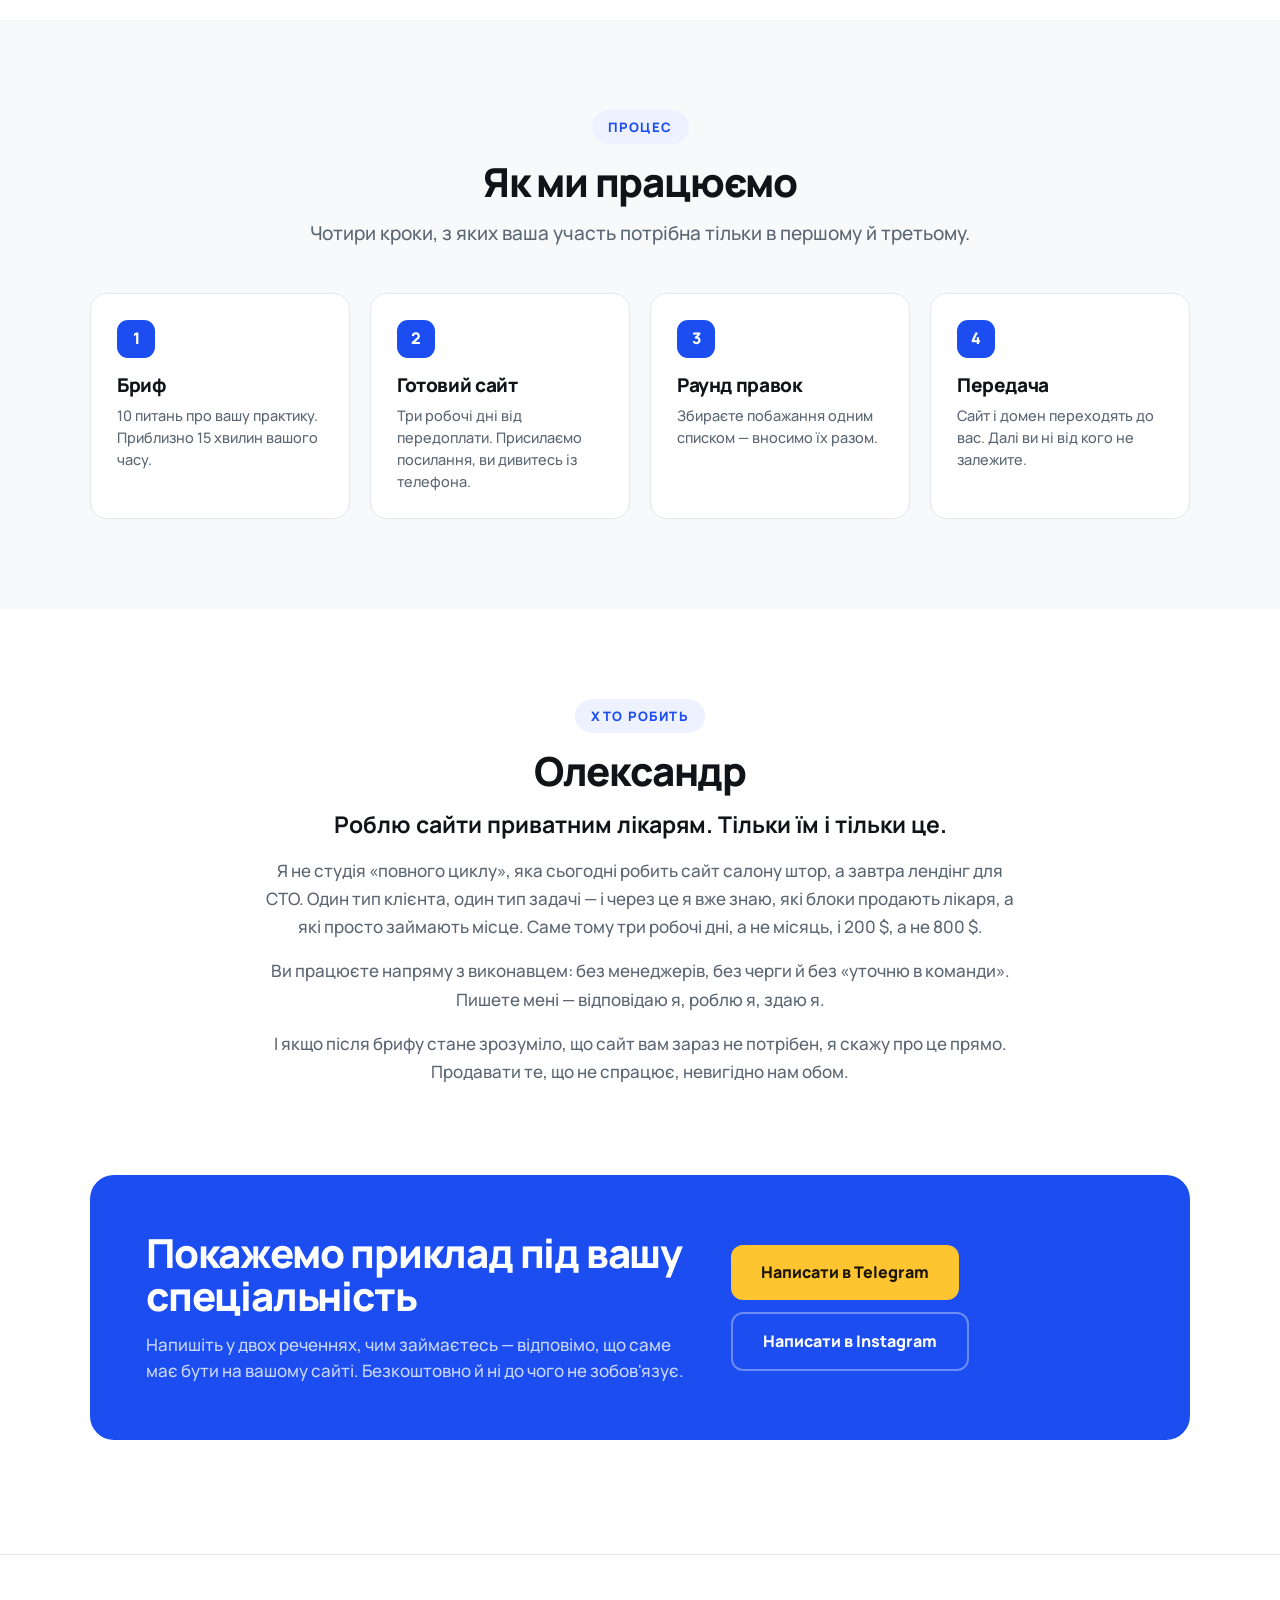
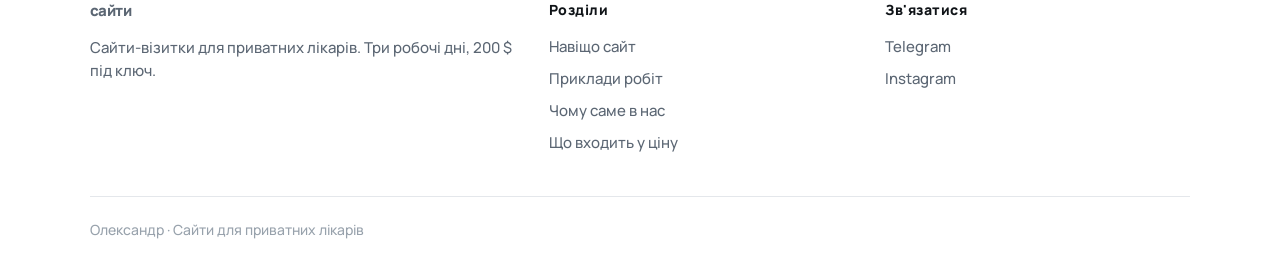
==== commit 3e35e5e3: "Rename index_10.html to index.html" ====
--- a/index.html
+++ b/index.html
@@ -65,17 +65,26 @@
   .fact{display:flex;align-items:center;gap:8px;padding:9px 15px;border-radius:999px;background:#fff;border:1px solid var(--line);font-size:14px;font-weight:700;}
   .fact svg{color:var(--blue);flex-shrink:0;}
 
-  /* hero art */
-  .art{position:relative;}
-  .figure{position:relative;width:100%;max-width:520px;margin:0 auto;}
-  .figure svg{display:block;width:100%;height:auto;overflow:visible;}
-  .fig-pulse{stroke-dasharray:520;stroke-dashoffset:520;animation:draw 2.2s .35s cubic-bezier(.6,0,.2,1) forwards;}
-  @keyframes draw{to{stroke-dashoffset:0;}}
-  @media (prefers-reduced-motion:reduce){ .fig-pulse{animation:none;stroke-dashoffset:0;} }
-  .badge{position:absolute;background:#fff;border:1px solid var(--line);border-radius:14px;padding:12px 16px;box-shadow:0 12px 30px rgba(16,20,24,.12);font-size:14px;font-weight:800;display:flex;align-items:center;gap:9px;}
-  .badge b{color:var(--blue);}
-  .b1{top:-20px;left:-16px;}
-  .b2{bottom:-20px;right:-14px;}
+  /* hero solo */
+  .hero-solo{max-width:900px;margin:0 auto;text-align:center;padding:clamp(18px,3vw,42px) 0 clamp(8px,2vw,20px);}
+  .hero-solo h1{margin:20px auto 20px;max-width:17ch;font-size:clamp(34px,5.6vw,62px);}
+  .hero-solo .sub{max-width:58ch;margin:0 auto;font-size:clamp(16.5px,2vw,19px);}
+  .hero-nums{display:grid;grid-template-columns:repeat(3,1fr);gap:0;margin:clamp(34px,4.5vw,52px) auto 0;max-width:720px;border-top:1px solid var(--line);border-bottom:1px solid var(--line);}
+  .hero-nums>div{padding:24px 14px;border-right:1px solid var(--line);}
+  .hero-nums>div:last-child{border-right:none;}
+  .hero-nums b{display:block;font-size:clamp(28px,3.6vw,40px);font-weight:800;letter-spacing:-.035em;color:var(--ink);line-height:1;}
+  .hero-nums b:first-letter{color:inherit;}
+  .hero-nums>div:first-child b{color:var(--blue);}
+  .hero-nums span{display:block;font-size:13.5px;font-weight:600;color:var(--muted);margin-top:9px;}
+  .hero-solo .btns{display:flex;gap:12px;justify-content:center;margin-top:clamp(30px,4vw,42px);flex-wrap:wrap;}
+  .hero-foot{margin-top:20px;font-size:14px;color:var(--muted);font-weight:600;}
+  @media (max-width:620px){
+    .hero-nums{grid-template-columns:1fr;max-width:340px;}
+    .hero-nums>div{border-right:none;border-bottom:1px solid var(--line);padding:18px 14px;}
+    .hero-nums>div:last-child{border-bottom:none;}
+    .hero-solo .btns{flex-direction:column;}
+    .hero-solo .btn{width:100%;}
+  }
 
   /* cards */
   .cards{display:grid;grid-template-columns:repeat(4,minmax(0,1fr));gap:20px;margin-top:44px;}
@@ -180,46 +189,23 @@
 <main id="top">
 
 <section class="hero">
-  <div class="wrap hero-grid">
-    <div>
-      <span class="tag">Тільки для лікарів</span>
-      <h1>Професійний сайт для приватного лікаря — за 3 робочі дні</h1>
-      <p class="sub">Пацієнт бачить ваші послуги, ціни та відгуки — і записується одразу, замість того щоб гортати стрічку й чекати відповіді в директі.</p>
-
-      <div class="facts">
-        <span class="fact"><svg width="16" height="16" viewBox="0 0 24 24" fill="none" stroke="currentColor" stroke-width="2.4" stroke-linecap="round" stroke-linejoin="round"><path d="M20 6 9 17l-5-5"/></svg>200 $ фіксовано</span>
-        <span class="fact"><svg width="16" height="16" viewBox="0 0 24 24" fill="none" stroke="currentColor" stroke-width="2.4" stroke-linecap="round" stroke-linejoin="round"><path d="M20 6 9 17l-5-5"/></svg>3 робочі дні</span>
-        <span class="fact"><svg width="16" height="16" viewBox="0 0 24 24" fill="none" stroke="currentColor" stroke-width="2.4" stroke-linecap="round" stroke-linejoin="round"><path d="M20 6 9 17l-5-5"/></svg>Сайт оформлюється на вас</span>
-      </div>
-
-      <div class="btns">
-        <a class="btn btn-blue" href="https://t.me/Olexandr_Kozharko" target="_blank" rel="noopener">Написати в Telegram</a>
-        <a class="btn btn-line" href="#works">Подивитись приклади</a>
-      </div>
-    </div>
-
-    <div class="art">
-      <div class="figure">
-      <svg viewBox="0 0 560 600" role="img" aria-label="Абстрактна графіка: шари сторінки та лінія пульсу">
-        <circle cx="404" cy="150" r="132" fill="#EEF1FF"/>
-        <circle cx="128" cy="470" r="86" fill="#EEF1FF"/>
-        <rect x="86" y="72" width="330" height="404" rx="46" fill="none" stroke="#1B4DF0" stroke-opacity=".18" stroke-width="2"/>
-        <rect x="112" y="98" width="330" height="404" rx="46" fill="none" stroke="#1B4DF0" stroke-opacity=".34" stroke-width="2"/>
-        <rect x="138" y="124" width="330" height="404" rx="46" fill="#1B4DF0"/>
-        <rect x="176" y="170" width="120" height="13" rx="6.5" fill="#ffffff" fill-opacity=".38"/>
-        <rect x="176" y="204" width="238" height="21" rx="10.5" fill="#ffffff" fill-opacity=".92"/>
-        <rect x="176" y="236" width="164" height="21" rx="10.5" fill="#ffffff" fill-opacity=".92"/>
-        <path class="fig-pulse" d="M168 352 H236 L258 300 L288 404 L318 336 L340 352 H438" fill="none" stroke="#ffffff" stroke-width="7" stroke-linecap="round" stroke-linejoin="round"/>
-        <rect x="176" y="432" width="150" height="48" rx="24" fill="#FFC531"/>
-        <circle cx="388" cy="456" r="24" fill="#ffffff" fill-opacity=".22"/>
-        <circle cx="428" cy="456" r="24" fill="#ffffff" fill-opacity=".22"/>
-        <circle cx="468" cy="196" r="17" fill="#FFC531"/>
-        <circle cx="104" cy="300" r="11" fill="#1B4DF0"/>
-      </svg>
-      </div>
-      <div class="badge b1">Готово за <b>3 дні</b></div>
-      <div class="badge b2">Запис у <b>1 дотик</b></div>
-    </div>
+  <div class="wrap hero-solo">
+    <span class="tag">Тільки для лікарів</span>
+    <h1>Професійний сайт для приватного лікаря — за 3 робочі дні</h1>
+    <p class="sub">Пацієнт бачить ваші послуги, ціни та відгуки — і записується одразу, замість того щоб гортати стрічку й чекати відповіді в директі.</p>
+
+    <div class="hero-nums">
+      <div><b>200 $</b><span>фіксовано, під ключ</span></div>
+      <div><b>3 дні</b><span>робочих, від старту</span></div>
+      <div><b>1 раунд</b><span>правок входить</span></div>
+    </div>
+
+    <div class="btns">
+      <a class="btn btn-blue" href="https://t.me/Olexandr_Kozharko" target="_blank" rel="noopener">Написати в Telegram</a>
+      <a class="btn btn-line" href="#works">Подивитись приклади</a>
+    </div>
+
+    <p class="hero-foot">Сайт оформлюється на вас — домен і доступи залишаються у вашій власності.</p>
   </div>
 </section>
 
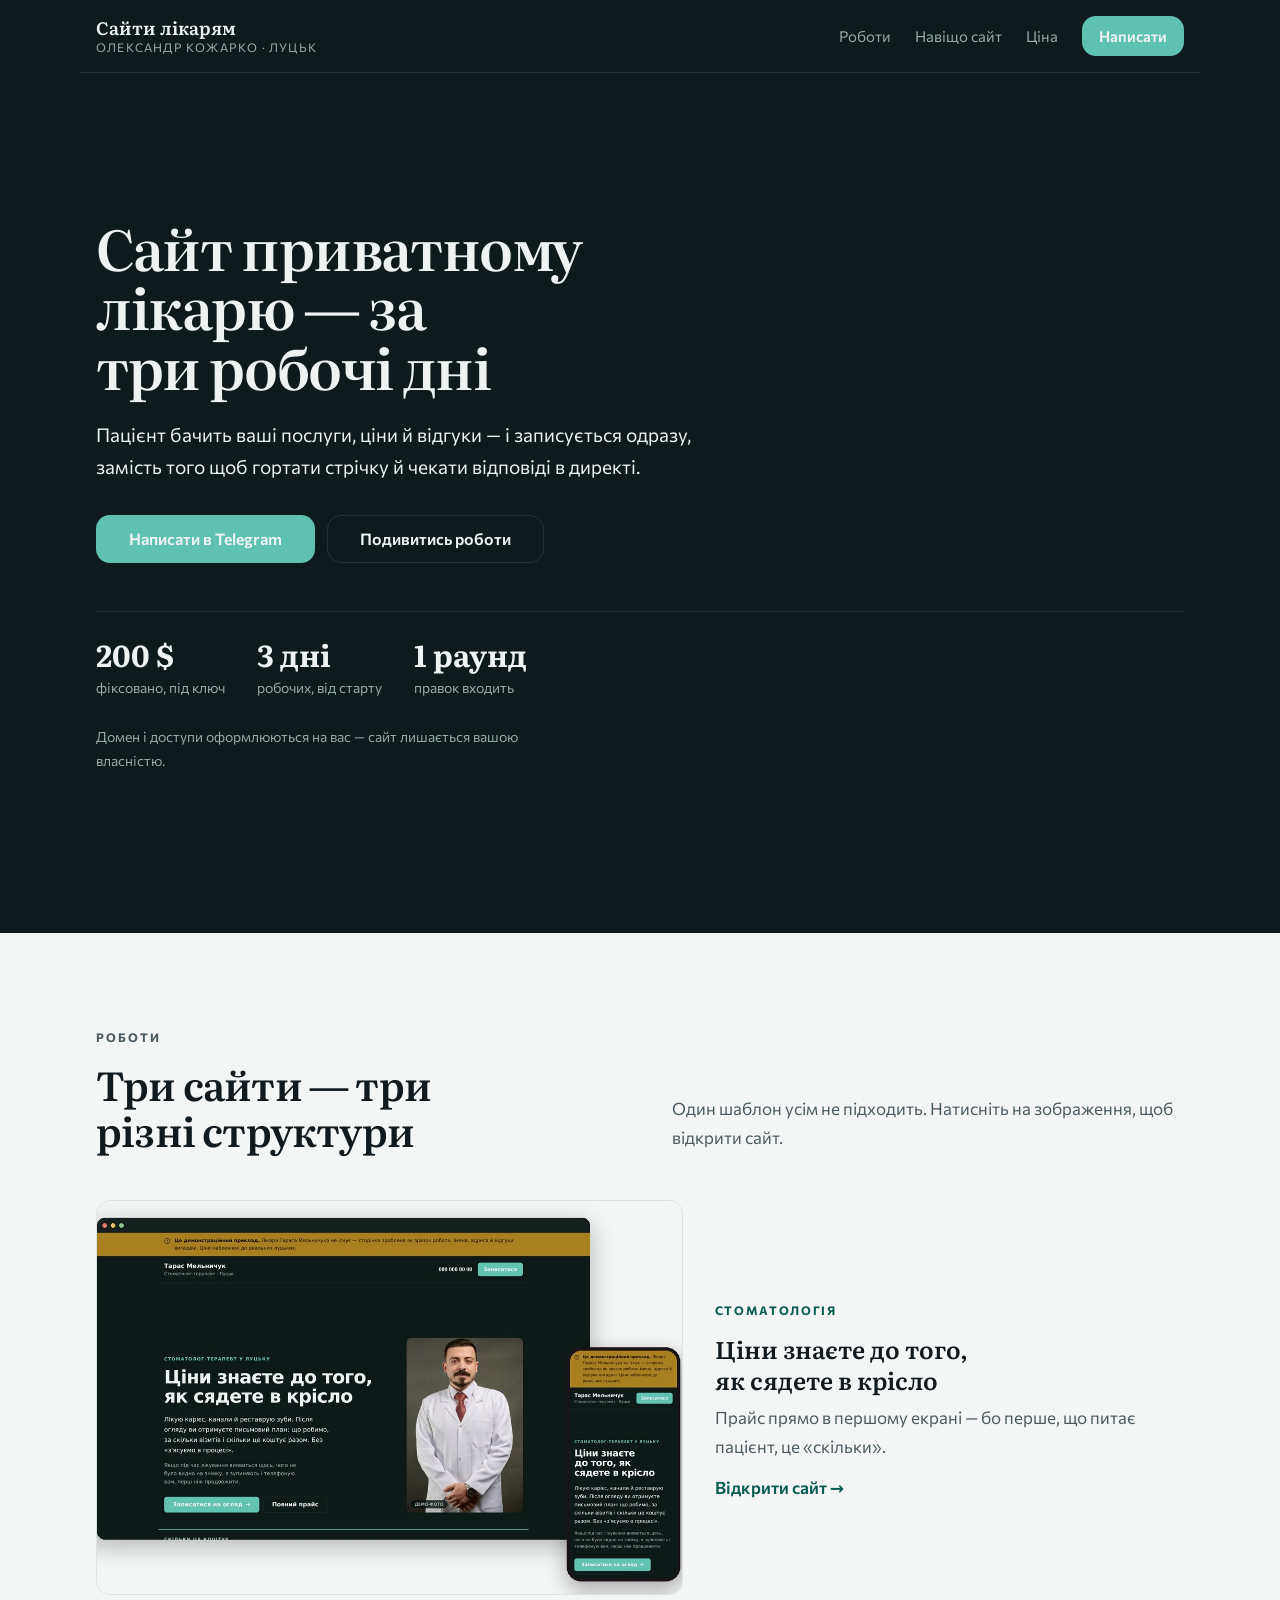
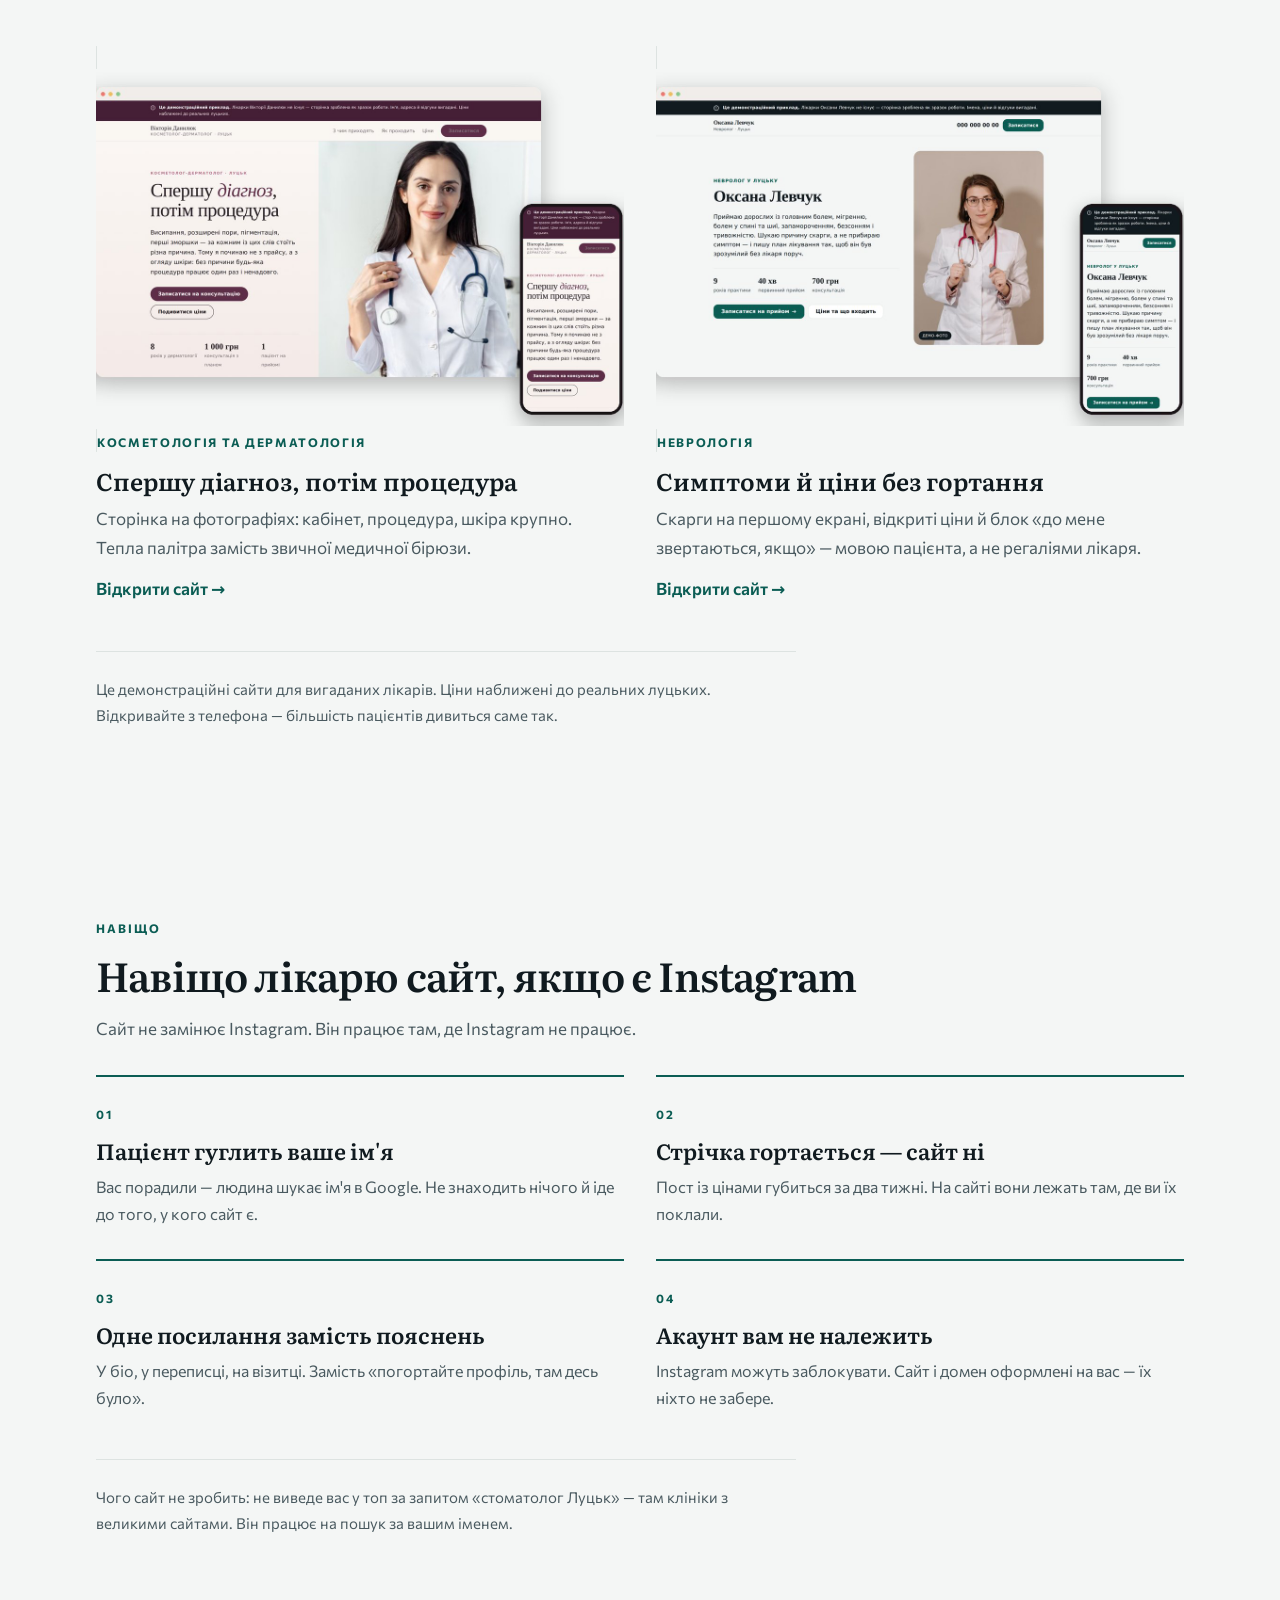
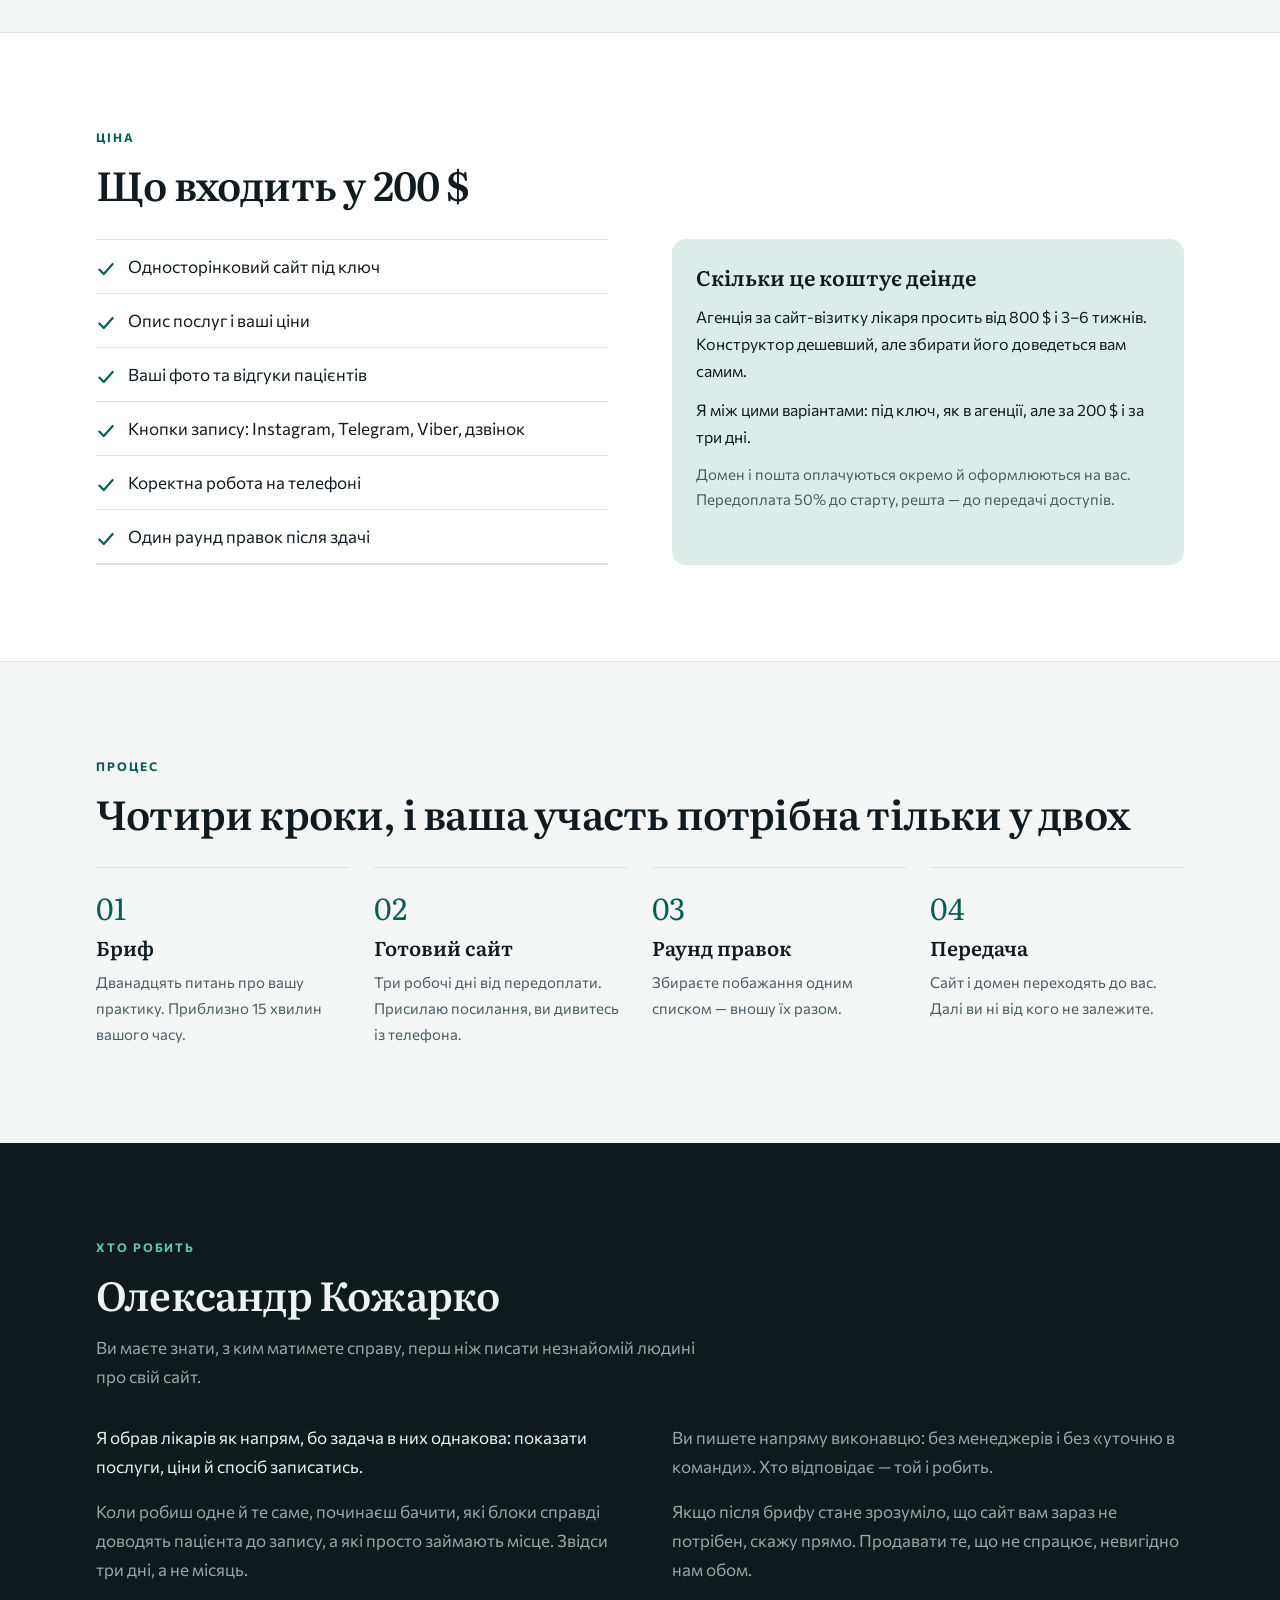
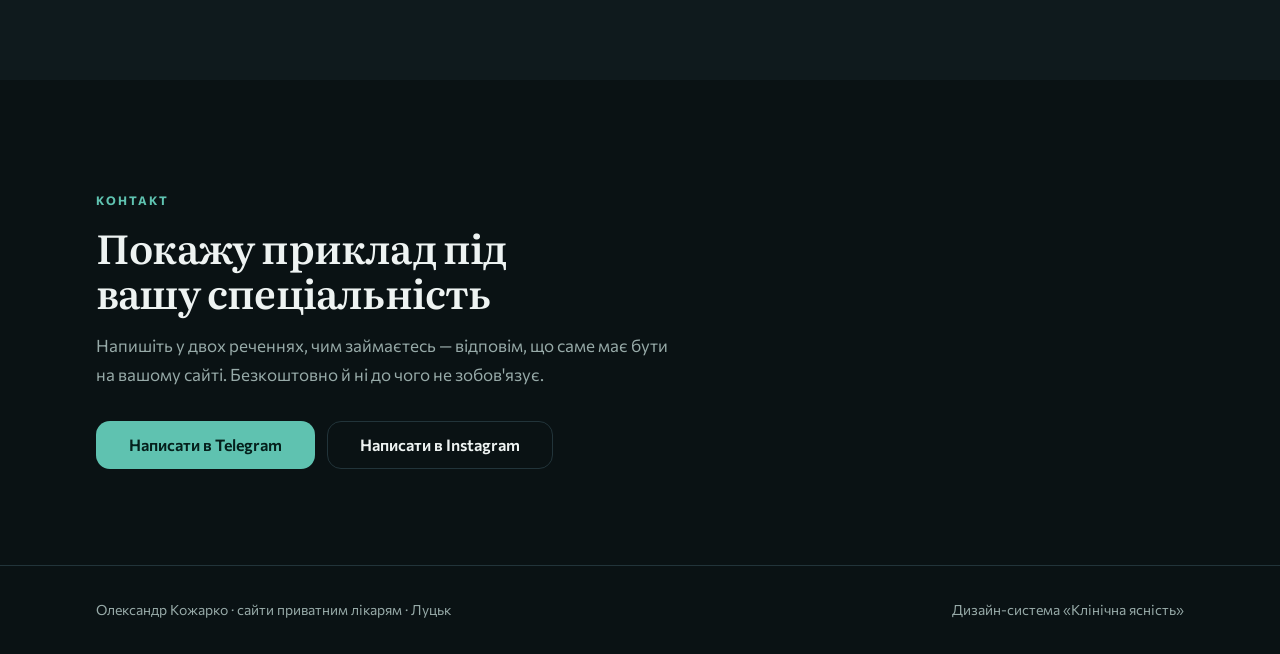
==== commit d0e608d1: "Нове портфоліо: три роботи в макетах" ====
--- a/index.html
+++ b/index.html
@@ -1,414 +1,414 @@
-<!doctype html>
+<!DOCTYPE html>
 <html lang="uk">
 <head>
 <meta charset="utf-8">
 <meta name="viewport" content="width=device-width, initial-scale=1">
-<title>Сайти для приватних лікарів — за 3 робочі дні, 200 $</title>
-<meta name="description" content="Робимо сайти тільки приватним лікарям: послуги, ціни, відгуки, кнопки запису. Готово за 3 робочі дні, 200 $ фіксовано. Сайт і домен оформлюються на вас.">
-<meta property="og:title" content="Сайти для приватних лікарів — за 3 робочі дні, 200 $">
-<meta property="og:description" content="Робимо сайти тільки лікарям. 3 робочі дні, 200 $ фіксовано, сайт і домен оформлюються на вас.">
-<meta property="og:type" content="website">
-<meta property="og:locale" content="uk_UA">
-<link rel="icon" href="data:image/svg+xml,%3Csvg xmlns='http://www.w3.org/2000/svg' viewBox='0 0 32 32'%3E%3Ccircle cx='16' cy='16' r='10' fill='%231B4DF0'/%3E%3C/svg%3E">
-<link rel="preconnect" href="https://fonts.googleapis.com">
+<title>Сайти для приватних лікарів — 3 робочі дні, 200 $</title>
+<meta name="description" content="Односторінкові сайти приватним лікарям в Україні. Три робочі дні, 200 $ фіксовано, домен і доступи оформлюються на вас.">
 <link rel="preconnect" href="https://fonts.gstatic.com" crossorigin>
-<link rel="stylesheet" href="https://fonts.googleapis.com/css2?family=Manrope:wght@500;600;700;800&display=swap">
+<link rel="stylesheet" href="https://fonts.googleapis.com/css2?family=Literata:wght@400..700&family=Commissioner:wght@400..800&display=swap">
+<link rel="stylesheet" href="tokens.css">
 <style>
-  :root{
-    --ink:#101418; --muted:#5B6673; --line:#E4E7EB;
-    --blue:#1B4DF0; --blue-dark:#1338B8; --blue-soft:#EEF1FF; --blue-tint:#F5F7FF;
-    --amber:#FFC531; --surface:#F7F9FB; --wrap:1140px;
+  *, *::before, *::after { box-sizing: border-box; }
+  html { scroll-behavior: smooth; }
+  @media (prefers-reduced-motion: reduce) { html { scroll-behavior: auto; } * { transition: none !important; } }
+
+  /* Темна панель студії: не інвертується разом із темою */
+  :root {
+    --studio:      #0f1a1d;
+    --studio-deep: #0a1214;
+    --studio-ink:  #eef3f2;
+    --studio-mut:  #97aaa8;
+    --studio-line: #22343a;
+    --studio-acc:  #5fc2b0;
   }
-  *{box-sizing:border-box;}
-  html{scroll-behavior:smooth;-webkit-text-size-adjust:100%;}
-  body{margin:0;background:#fff;color:var(--ink);font-family:'Manrope',system-ui,-apple-system,sans-serif;font-weight:500;line-height:1.55;-webkit-font-smoothing:antialiased;}
-  a{color:var(--blue);} a:hover{color:var(--blue-dark);}
-  .wrap{max-width:var(--wrap);margin:0 auto;padding:0 20px;}
-  section{padding:clamp(56px,7vw,92px) 0;}
-  h1,h2,h3{margin:0;letter-spacing:-.03em;font-weight:800;line-height:1.08;}
-  h1{font-size:clamp(32px,5.4vw,54px);}
-  h2{font-size:clamp(26px,3.8vw,40px);}
-  h3{font-size:19px;letter-spacing:-.02em;line-height:1.3;}
-  p{margin:0;}
-  .sub{color:var(--muted);font-size:clamp(16px,1.9vw,19px);}
-  .center{text-align:center;}
-  .center .sub{max-width:62ch;margin:16px auto 0;}
-  .tag{display:inline-block;padding:7px 16px;border-radius:999px;background:var(--blue-soft);color:var(--blue);font-size:13px;font-weight:800;letter-spacing:1.5px;text-transform:uppercase;}
-
-  /* nav */
-  header{position:sticky;top:0;z-index:30;background:rgba(255,255,255,.94);backdrop-filter:saturate(180%) blur(12px);border-bottom:1px solid var(--line);}
-  .nav{display:flex;align-items:center;gap:28px;height:66px;}
-  .logo{display:flex;align-items:flex-end;gap:7px;font-weight:800;font-size:20px;letter-spacing:-.04em;color:var(--ink);text-decoration:none;}
-  .logo i{width:9px;height:9px;border-radius:50%;background:var(--blue);margin-bottom:7px;font-style:normal;}
-  .menu{display:flex;gap:24px;margin-left:auto;}
-  .menu a{color:var(--muted);text-decoration:none;font-size:15px;font-weight:600;}
-  .menu a:hover{color:var(--ink);}
-  .nav .btn{padding:11px 22px;min-height:0;font-size:15px;}
-
-  /* buttons */
-  .btn{display:inline-flex;align-items:center;justify-content:center;gap:9px;min-height:54px;padding:15px 30px;border-radius:12px;font-weight:800;font-size:16px;text-decoration:none;transition:.15s;}
-  .btn-blue{background:var(--blue);color:#fff;box-shadow:0 8px 20px rgba(27,77,240,.22);}
-  .btn-blue:hover{background:var(--blue-dark);color:#fff;}
-  .btn-amber{background:var(--amber);color:#1A1400;}
-  .btn-amber:hover{background:#F0B517;color:#1A1400;}
-  .btn-line{border:2px solid var(--line);background:#fff;color:var(--ink);}
-  .btn-line:hover{border-color:var(--blue);color:var(--blue);}
-  .btns{display:flex;flex-wrap:wrap;gap:12px;}
-
-  /* hero */
-  .hero{background:linear-gradient(180deg,var(--blue-tint),#fff);padding-top:clamp(40px,5vw,64px);}
-  .hero-grid{display:grid;grid-template-columns:1.05fr .95fr;gap:56px;align-items:center;}
-  .hero h1{margin:18px 0 18px;}
-  .hero .sub{max-width:46ch;}
-  .hero .btns{margin-top:32px;}
-  .facts{display:flex;flex-wrap:wrap;gap:10px;margin-top:30px;}
-  .fact{display:flex;align-items:center;gap:8px;padding:9px 15px;border-radius:999px;background:#fff;border:1px solid var(--line);font-size:14px;font-weight:700;}
-  .fact svg{color:var(--blue);flex-shrink:0;}
-
-  /* hero solo */
-  .hero-solo{max-width:900px;margin:0 auto;text-align:center;padding:clamp(18px,3vw,42px) 0 clamp(8px,2vw,20px);}
-  .hero-solo h1{margin:20px auto 20px;max-width:17ch;font-size:clamp(34px,5.6vw,62px);}
-  .hero-solo .sub{max-width:58ch;margin:0 auto;font-size:clamp(16.5px,2vw,19px);}
-  .hero-nums{display:grid;grid-template-columns:repeat(3,1fr);gap:0;margin:clamp(34px,4.5vw,52px) auto 0;max-width:720px;border-top:1px solid var(--line);border-bottom:1px solid var(--line);}
-  .hero-nums>div{padding:24px 14px;border-right:1px solid var(--line);}
-  .hero-nums>div:last-child{border-right:none;}
-  .hero-nums b{display:block;font-size:clamp(28px,3.6vw,40px);font-weight:800;letter-spacing:-.035em;color:var(--ink);line-height:1;}
-  .hero-nums b:first-letter{color:inherit;}
-  .hero-nums>div:first-child b{color:var(--blue);}
-  .hero-nums span{display:block;font-size:13.5px;font-weight:600;color:var(--muted);margin-top:9px;}
-  .hero-solo .btns{display:flex;gap:12px;justify-content:center;margin-top:clamp(30px,4vw,42px);flex-wrap:wrap;}
-  .hero-foot{margin-top:20px;font-size:14px;color:var(--muted);font-weight:600;}
-  @media (max-width:620px){
-    .hero-nums{grid-template-columns:1fr;max-width:340px;}
-    .hero-nums>div{border-right:none;border-bottom:1px solid var(--line);padding:18px 14px;}
-    .hero-nums>div:last-child{border-bottom:none;}
-    .hero-solo .btns{flex-direction:column;}
-    .hero-solo .btn{width:100%;}
+
+  body {
+    margin: 0;
+    background: var(--surface);
+    color: var(--ink);
+    font-family: var(--font-text);
+    font-size: 17px;
+    line-height: 29px;
+    -webkit-font-smoothing: antialiased;
   }
-
-  /* cards */
-  .cards{display:grid;grid-template-columns:repeat(4,minmax(0,1fr));gap:20px;margin-top:44px;}
-  .card{padding:26px;border:1px solid var(--line);border-radius:16px;background:#fff;}
-  .ico{width:46px;height:46px;border-radius:12px;background:var(--blue-soft);color:var(--blue);display:flex;align-items:center;justify-content:center;margin-bottom:16px;}
-  .card p{margin-top:9px;color:var(--muted);font-size:15px;line-height:1.5;}
-
-  /* why grid */
-  .two{display:grid;grid-template-columns:repeat(2,minmax(0,1fr));gap:20px;margin-top:44px;}
-  .why{padding:28px;border-radius:16px;background:var(--surface);border:1px solid var(--line);}
-  .why .num{font-size:14px;font-weight:800;color:var(--blue);letter-spacing:1px;}
-  .why h3{margin:10px 0 9px;}
-  .why p{color:var(--muted);font-size:15px;line-height:1.55;}
-
-  /* demos */
-  .demos{display:grid;grid-template-columns:repeat(2,minmax(0,1fr));gap:24px;margin-top:44px;}
-  .demo{display:block;text-decoration:none;color:var(--ink);border:1px solid var(--line);border-radius:16px;overflow:hidden;background:#fff;transition:.18s;}
-  .demo:hover{border-color:var(--blue);transform:translateY(-3px);box-shadow:0 18px 40px rgba(16,20,24,.10);color:var(--ink);}
-  .shot{aspect-ratio:16/10;background:var(--surface);border-bottom:1px solid var(--line);display:flex;flex-direction:column;align-items:center;justify-content:center;gap:8px;color:var(--muted);}
-  .shot img{width:100%;height:100%;object-fit:cover;object-position:top;display:block;}
-  .shot .ph{font-size:15px;font-weight:800;letter-spacing:.5px;}
-  .shot .ph2{font-size:13px;font-weight:600;color:#98A2AC;}
-  .demo-txt{padding:20px 22px 24px;}
-  .demo-txt p{color:var(--muted);font-size:15px;margin-top:8px;}
-  .demo-txt .go{display:inline-block;margin-top:13px;color:var(--blue);font-weight:800;font-size:15px;}
-
-  /* checklist */
-  .split{display:grid;grid-template-columns:1.1fr .9fr;gap:48px;align-items:center;}
-  .checks{display:flex;flex-direction:column;gap:16px;margin-top:30px;}
-  .chk{display:flex;gap:14px;align-items:flex-start;font-size:16px;}
-  .chk i{width:26px;height:26px;border-radius:50%;background:var(--blue);color:#fff;display:flex;align-items:center;justify-content:center;flex-shrink:0;font-style:normal;margin-top:1px;}
-  .chk b{font-weight:800;}
-  .chk span{display:block;color:var(--muted);font-size:14.5px;margin-top:3px;line-height:1.5;}
-  .panel{padding:32px;border-radius:20px;background:var(--blue-soft);border:1px solid #DDE3FF;}
-  .panel h3{font-size:22px;}
-  .panel p{color:#3D4A63;margin-top:12px;font-size:15.5px;line-height:1.6;}
-
-  /* includes */
-  .inc{display:grid;grid-template-columns:repeat(2,minmax(0,1fr));gap:14px 32px;margin-top:36px;}
-  .inc div{display:flex;gap:13px;align-items:flex-start;font-size:16.5px;}
-  .inc i{width:22px;height:22px;border-radius:50%;background:var(--blue-soft);color:var(--blue);display:flex;align-items:center;justify-content:center;flex-shrink:0;font-style:normal;margin-top:3px;}
-
-  /* steps */
-  .steps{display:grid;grid-template-columns:repeat(4,minmax(0,1fr));gap:20px;margin-top:44px;}
-  .step{padding:26px;border-radius:16px;background:#fff;border:1px solid var(--line);position:relative;}
-  .step .n{width:38px;height:38px;border-radius:11px;background:var(--blue);color:#fff;font-weight:800;display:flex;align-items:center;justify-content:center;margin-bottom:15px;}
-  .step p{color:var(--muted);font-size:14.5px;margin-top:8px;line-height:1.5;}
-
-  /* about */
-  .about{max-width:760px;margin:0 auto;text-align:center;}
-  .about p{color:var(--muted);font-size:17px;margin-top:16px;line-height:1.65;}
-  .about p.lead{color:var(--ink);font-weight:700;font-size:clamp(19px,2.4vw,23px);line-height:1.45;}
-
-  /* cta band */
-  .band{background:var(--blue);border-radius:24px;padding:clamp(36px,5vw,56px);color:#fff;display:grid;grid-template-columns:1.15fr .85fr;gap:40px;align-items:center;}
-  .band h2{color:#fff;}
-  .band p{color:#C9D6FF;margin-top:14px;font-size:17px;}
-  .band .btns{margin-top:0;}
-  .band .btn-line{border-color:rgba(255,255,255,.35);background:transparent;color:#fff;}
-  .band .btn-line:hover{border-color:#fff;color:#fff;}
-
-  /* footer */
-  footer{border-top:1px solid var(--line);padding:44px 0 36px;margin-top:24px;}
-  .fgrid{display:grid;grid-template-columns:1.4fr 1fr 1fr;gap:32px;}
-  .fgrid h4{margin:0 0 14px;font-size:14px;font-weight:800;letter-spacing:.5px;}
-  .fgrid a,.fgrid p{display:block;color:var(--muted);text-decoration:none;font-size:15px;margin-bottom:9px;}
-  .fgrid a:hover{color:var(--blue);}
-  .copy{margin-top:32px;padding-top:22px;border-top:1px solid var(--line);color:#98A2AC;font-size:14px;}
-
-  @media (max-width:900px){
-    .hero-grid,.split,.about{grid-template-columns:1fr;gap:36px;}
-    .cards,.steps{grid-template-columns:repeat(2,minmax(0,1fr));}
-    .band{grid-template-columns:1fr;}
-    .menu{display:none;}
-    .about{text-align:left;}
-    .ava{max-width:260px;}
+  h1, h2, h3 { margin: 0; text-wrap: balance; }
+  p { margin: 0; }
+  ul { margin: 0; padding: 0; list-style: none; }
+  img { max-width: 100%; height: auto; display: block; }
+  a { color: var(--brand); }
+  :focus-visible { outline: 2px solid var(--studio-acc); outline-offset: 3px; }
+
+  .wrap { width: 100%; max-width: 1120px; margin-inline: auto; padding-inline: var(--space-4); }
+  section { padding-block: var(--space-8); }
+  @media (min-width: 900px) { section { padding-block: var(--space-9); } }
+
+  .kicker { font-size: 12px; line-height: 16px; font-weight: 700; letter-spacing: 0.16em; text-transform: uppercase; color: var(--brand); margin-bottom: var(--space-4); }
+  .h2 { font-family: var(--font-display); font-size: clamp(28px, 4.6vw, 40px); line-height: 1.14; font-weight: 600; letter-spacing: -0.02em; }
+  .narrow { max-width: 58ch; }
+  .muted { color: var(--ink-muted); }
+
+  /* ---------- Кнопки ---------- */
+  .btn {
+    display: inline-flex; align-items: center; justify-content: center; gap: var(--space-2);
+    min-height: 48px; padding: var(--space-3) var(--space-6);
+    border: 1px solid transparent; border-radius: var(--radius-md);
+    font-family: var(--font-text); font-size: 16px; font-weight: 600; line-height: 1.2;
+    text-decoration: none; cursor: pointer;
+    background: var(--brand); color: #fff;
+    transition: background-color .15s ease, color .15s ease, border-color .15s ease;
   }
-  @media (max-width:600px){
-    .cards,.steps,.two,.demos,.inc,.fgrid{grid-template-columns:1fr;}
-    .btn{width:100%;}
-    .btns{flex-direction:column;}
-    .b1,.b2{display:none;}
+  .btn:hover { background: var(--brand-strong); }
+  .btn-acc { background: var(--studio-acc); color: #05201c; }
+  .btn-acc:hover { background: #7ad3c2; }
+  .btn-onstudio { background: transparent; color: var(--studio-ink); border-color: var(--studio-line); }
+  .btn-onstudio:hover { border-color: var(--studio-acc); }
+  .btn-ghost { background: transparent; color: var(--ink); border-color: var(--hairline); }
+  .btn-ghost:hover { border-color: var(--brand); color: var(--brand); }
+  .btn-sm { min-height: 40px; padding: var(--space-2) var(--space-4); font-size: 15px; }
+
+  /* ---------- Студійна панель: шапка + перший екран ---------- */
+  .studio { background: var(--studio); color: var(--studio-ink); }
+  .studio a { color: var(--studio-ink); }
+
+  .site-header .wrap { display: flex; align-items: center; justify-content: space-between; gap: var(--space-4); padding-block: var(--space-4); border-bottom: 1px solid var(--studio-line); }
+  .logo { font-family: var(--font-display); font-size: 18px; font-weight: 600; text-decoration: none; line-height: 1.25; }
+  .logo small { display: block; font-family: var(--font-text); font-size: 12px; font-weight: 400; letter-spacing: 0.1em; text-transform: uppercase; color: var(--studio-mut); }
+  .site-header nav { display: flex; align-items: center; gap: var(--space-5); }
+  .site-header nav a:not(.btn) { font-size: 15px; text-decoration: none; color: var(--studio-mut); }
+  .site-header nav a:not(.btn):hover { color: var(--studio-ink); }
+  @media (max-width: 899px) { .site-header nav a:not(.btn) { display: none; } }
+
+  .hero .wrap { padding-block: var(--space-7) var(--space-8); }
+  .hero h1 { font-family: var(--font-display); font-size: clamp(34px, 6vw, 56px); line-height: 1.06; font-weight: 600; letter-spacing: -0.025em; max-width: 18ch; }
+  .hero .lede { margin-top: var(--space-5); max-width: 52ch; font-size: 19px; line-height: 32px; color: var(--studio-ink); }
+  .hero .actions { margin-top: var(--space-6); display: flex; flex-wrap: wrap; gap: var(--space-3); }
+  .hero .facts { margin-top: var(--space-7); padding-top: var(--space-5); border-top: 1px solid var(--studio-line); display: grid; grid-template-columns: repeat(3, auto); justify-content: start; gap: var(--space-6); }
+  .hero .facts b { display: block; font-family: var(--font-display); font-size: clamp(24px, 3.4vw, 30px); line-height: 1.2; }
+  .hero .facts span { font-size: 14px; line-height: 22px; color: var(--studio-mut); }
+  .hero .fine { margin-top: var(--space-5); font-size: 14px; line-height: 24px; color: var(--studio-mut); max-width: 52ch; }
+
+  /* ---------- Роботи ---------- */
+  .works { background: var(--surface); }
+  .works-head { display: grid; gap: var(--space-4); }
+  @media (min-width: 900px) { .works-head { grid-template-columns: 1fr 1fr; gap: var(--space-8); align-items: end; } }
+  .works-head p { color: var(--ink-muted); }
+
+  .work-grid { margin-top: var(--space-7); display: grid; gap: var(--space-7); }
+  @media (min-width: 950px) { .work-grid { grid-template-columns: repeat(2, 1fr); gap: var(--space-7) var(--space-6); } }
+
+  .work { display: block; text-decoration: none; color: inherit; }
+  .work .shot {
+    border-radius: var(--radius-md);
+    overflow: hidden;
+    border: 1px solid var(--hairline);
+    background: var(--surface-raised);
+    transition: transform .2s ease, border-color .2s ease;
   }
+  .work:hover .shot { transform: translateY(-4px); border-color: var(--brand); }
+  .work .tag { margin-top: var(--space-4); font-size: 12px; font-weight: 700; letter-spacing: 0.14em; text-transform: uppercase; color: var(--brand); }
+  .work h3 { margin-top: var(--space-2); font-family: var(--font-display); font-size: 24px; line-height: 31px; font-weight: 600; }
+  .work p { margin-top: var(--space-2); color: var(--ink-muted); max-width: 46ch; }
+  .work .open { margin-top: var(--space-3); display: inline-flex; align-items: center; gap: var(--space-2); font-weight: 600; color: var(--brand); }
+  .work:hover .open { text-decoration: underline; }
+
+  .work-wide { grid-column: 1 / -1; }
+  @media (min-width: 950px) {
+    .work-wide { display: grid; grid-template-columns: 1.25fr 1fr; gap: var(--space-6); align-items: center; }
+    .work-wide .meta { align-self: center; }
+  }
+
+  .works-note { margin-top: var(--space-7); padding-top: var(--space-5); border-top: 1px solid var(--hairline); font-size: 15px; line-height: 26px; color: var(--ink-muted); max-width: 70ch; }
+
+  /* ---------- Навіщо ---------- */
+  .why-grid { margin-top: var(--space-6); display: grid; gap: var(--space-5); }
+  @media (min-width: 800px) { .why-grid { grid-template-columns: repeat(2, 1fr); gap: var(--space-6); } }
+  .why { padding-top: var(--space-4); border-top: 2px solid var(--brand); }
+  .why .n { font-size: 12px; font-weight: 700; letter-spacing: 0.16em; color: var(--brand); }
+  .why h3 { margin-top: var(--space-2); font-family: var(--font-display); font-size: 22px; line-height: 29px; font-weight: 600; }
+  .why p { margin-top: var(--space-2); font-size: 16px; line-height: 27px; color: var(--ink-muted); }
+
+  /* ---------- Що входить ---------- */
+  .incl { background: var(--surface-raised); border-block: 1px solid var(--hairline); }
+  .incl-grid { margin-top: var(--space-6); display: grid; gap: var(--space-6); }
+  @media (min-width: 900px) { .incl-grid { grid-template-columns: 1fr 1fr; gap: var(--space-8); } }
+  .incl li { display: grid; grid-template-columns: 20px 1fr; gap: var(--space-3); padding-block: var(--space-3); border-bottom: 1px solid var(--hairline); }
+  .incl li svg { margin-top: 7px; }
+  .incl .side { padding: var(--space-5); background: var(--brand-tint); border-radius: var(--radius-md); }
+  .incl .side h3 { font-family: var(--font-display); font-size: 21px; line-height: 28px; font-weight: 600; margin-bottom: var(--space-3); }
+  .incl .side p { font-size: 16px; line-height: 27px; }
+  .incl .side p + p { margin-top: var(--space-3); }
+
+  /* ---------- Процес ---------- */
+  .steps { margin-top: var(--space-6); display: grid; gap: var(--space-5); }
+  @media (min-width: 850px) { .steps { grid-template-columns: repeat(4, 1fr); } }
+  .step { border-top: 1px solid var(--hairline); padding-top: var(--space-4); }
+  .step .n { font-family: var(--font-display); font-size: 30px; line-height: 1; color: var(--brand); }
+  .step h3 { margin-top: var(--space-3); font-family: var(--font-display); font-size: 20px; line-height: 27px; font-weight: 600; }
+  .step p { margin-top: var(--space-2); font-size: 15px; line-height: 26px; color: var(--ink-muted); }
+
+  /* ---------- Хто робить ---------- */
+  .me { background: var(--studio); color: var(--studio-ink); }
+  .me .kicker { color: var(--studio-acc); }
+  .me h2 { font-family: var(--font-display); font-size: clamp(28px, 4.6vw, 40px); line-height: 1.14; font-weight: 600; letter-spacing: -0.02em; }
+  .me-grid { margin-top: var(--space-6); display: grid; gap: var(--space-6); }
+  @media (min-width: 900px) { .me-grid { grid-template-columns: 1fr 1fr; gap: var(--space-8); } }
+  .me p + p { margin-top: var(--space-4); }
+  .me .quiet { color: var(--studio-mut); }
+
+  /* ---------- Контакт ---------- */
+  .cta { background: var(--studio-deep); color: var(--studio-ink); }
+  .cta h2 { font-family: var(--font-display); font-size: clamp(28px, 4.6vw, 40px); line-height: 1.14; font-weight: 600; letter-spacing: -0.02em; max-width: 20ch; }
+  .cta p { margin-top: var(--space-4); max-width: 52ch; color: var(--studio-mut); }
+  .cta .actions { margin-top: var(--space-6); display: flex; flex-wrap: wrap; gap: var(--space-3); }
+
+  .site-footer { background: var(--studio-deep); color: var(--studio-mut); border-top: 1px solid var(--studio-line); font-size: 14px; line-height: 24px; }
+  .site-footer .wrap { padding-block: var(--space-6); display: grid; gap: var(--space-3); }
+  @media (min-width: 800px) { .site-footer .wrap { grid-template-columns: 1fr auto; align-items: center; } }
 </style>
 </head>
 <body>
 
-<header>
-  <div class="wrap nav">
-    <a class="logo" href="#top">сайти<i></i></a>
-    <nav class="menu">
-      <a href="#why">Навіщо сайт</a>
-      <a href="#works">Приклади</a>
-      <a href="#us">Чому ми</a>
-      <a href="#price">Ціна</a>
-      <a href="#how">Як працюємо</a>
-    </nav>
-    <a class="btn btn-blue" href="https://t.me/Olexandr_Kozharko" target="_blank" rel="noopener">Написати</a>
-  </div>
-</header>
-
-<main id="top">
-
-<section class="hero">
-  <div class="wrap hero-solo">
-    <span class="tag">Тільки для лікарів</span>
-    <h1>Професійний сайт для приватного лікаря — за 3 робочі дні</h1>
-    <p class="sub">Пацієнт бачить ваші послуги, ціни та відгуки — і записується одразу, замість того щоб гортати стрічку й чекати відповіді в директі.</p>
-
-    <div class="hero-nums">
-      <div><b>200 $</b><span>фіксовано, під ключ</span></div>
-      <div><b>3 дні</b><span>робочих, від старту</span></div>
-      <div><b>1 раунд</b><span>правок входить</span></div>
-    </div>
-
-    <div class="btns">
-      <a class="btn btn-blue" href="https://t.me/Olexandr_Kozharko" target="_blank" rel="noopener">Написати в Telegram</a>
-      <a class="btn btn-line" href="#works">Подивитись приклади</a>
-    </div>
-
-    <p class="hero-foot">Сайт оформлюється на вас — домен і доступи залишаються у вашій власності.</p>
+<div class="studio">
+  <header class="site-header">
+    <div class="wrap">
+      <a class="logo" href="#top">
+        Сайти лікарям
+        <small>Олександр Кожарко · Луцьк</small>
+      </a>
+      <nav>
+        <a href="#roboty">Роботи</a>
+        <a href="#navishcho">Навіщо сайт</a>
+        <a href="#cina">Ціна</a>
+        <a class="btn btn-acc btn-sm" href="#kontakt">Написати</a>
+      </nav>
+    </div>
+  </header>
+
+  <section class="hero" id="top">
+    <div class="wrap">
+      <h1>Сайт приватному лікарю — за три робочі дні</h1>
+      <p class="lede">
+        Пацієнт бачить ваші послуги, ціни й відгуки — і записується одразу,
+        замість того щоб гортати стрічку й чекати відповіді в директі.
+      </p>
+      <div class="actions">
+        <a class="btn btn-acc" href="#kontakt">Написати в Telegram</a>
+        <a class="btn btn-onstudio" href="#roboty">Подивитись роботи</a>
+      </div>
+      <div class="facts">
+        <div><b>200 $</b><span>фіксовано, під ключ</span></div>
+        <div><b>3 дні</b><span>робочих, від старту</span></div>
+        <div><b>1 раунд</b><span>правок входить</span></div>
+      </div>
+      <p class="fine">Домен і доступи оформлюються на вас — сайт лишається вашою власністю.</p>
+    </div>
+  </section>
+</div>
+
+<main>
+
+  <section class="works" id="roboty">
+    <div class="wrap">
+      <div class="works-head">
+        <div>
+          <p class="kicker">Роботи</p>
+          <h2 class="h2">Три сайти — три різні структури</h2>
+        </div>
+        <p>
+          Один шаблон усім не підходить. Натисніть на зображення, щоб відкрити сайт.
+        </p>
+      </div>
+
+      <div class="work-grid">
+
+        <a class="work work-wide" href="https://demo-stomatolog-peach.vercel.app/" target="_blank" rel="noopener">
+          <span class="shot">
+            <img src="images/mock-stomatolog.jpg" width="1120" height="752"
+                 alt="Демонстраційний сайт стоматолога на екрані ноутбука й телефона">
+          </span>
+          <span class="meta">
+            <span class="tag">Стоматологія</span>
+            <h3>Ціни знаєте до того, як сядете в крісло</h3>
+            <p>
+              Прайс прямо в першому екрані — бо перше, що питає пацієнт, це «скільки».
+            </p>
+            <span class="open">Відкрити сайт →</span>
+          </span>
+        </a>
+
+        <a class="work" href="https://demo-kosmetolog.vercel.app/" target="_blank" rel="noopener">
+          <span class="shot">
+            <img src="images/mock-kosmetolog.jpg" width="1120" height="752"
+                 alt="Демонстраційний сайт косметолога на екрані ноутбука й телефона">
+          </span>
+          <span class="tag">Косметологія та дерматологія</span>
+          <h3>Спершу діагноз, потім процедура</h3>
+          <p>
+            Сторінка на фотографіях: кабінет, процедура, шкіра крупно. Тепла палітра
+            замість звичної медичної бірюзи.
+          </p>
+          <span class="open">Відкрити сайт →</span>
+        </a>
+
+        <a class="work" href="https://demo-nevrolog.vercel.app/" target="_blank" rel="noopener">
+          <span class="shot">
+            <img src="images/mock-nevrolog.jpg" width="1120" height="752"
+                 alt="Демонстраційний сайт невролога на екрані ноутбука й телефона">
+          </span>
+          <span class="tag">Неврологія</span>
+          <h3>Симптоми й ціни без гортання</h3>
+          <p>
+            Скарги на першому екрані, відкриті ціни й блок «до мене звертаються,
+            якщо» — мовою пацієнта, а не регаліями лікаря.
+          </p>
+          <span class="open">Відкрити сайт →</span>
+        </a>
+
+      </div>
+
+      <p class="works-note">
+        Це демонстраційні сайти для вигаданих лікарів. Ціни наближені до реальних
+        луцьких. Відкривайте з телефона — більшість пацієнтів дивиться саме так.
+      </p>
+    </div>
+  </section>
+
+  <section id="navishcho">
+    <div class="wrap">
+      <p class="kicker">Навіщо</p>
+      <h2 class="h2 narrow">Навіщо лікарю сайт, якщо є Instagram</h2>
+      <p class="muted narrow" style="margin-top:var(--space-4)">
+        Сайт не замінює Instagram. Він працює там, де Instagram не працює.
+      </p>
+
+      <div class="why-grid">
+        <article class="why">
+          <p class="n">01</p>
+          <h3>Пацієнт гуглить ваше ім'я</h3>
+          <p>Вас порадили — людина шукає ім'я в Google. Не знаходить нічого й іде до того, у кого сайт є.</p>
+        </article>
+        <article class="why">
+          <p class="n">02</p>
+          <h3>Стрічка гортається — сайт ні</h3>
+          <p>Пост із цінами губиться за два тижні. На сайті вони лежать там, де ви їх поклали.</p>
+        </article>
+        <article class="why">
+          <p class="n">03</p>
+          <h3>Одне посилання замість пояснень</h3>
+          <p>У біо, у переписці, на візитці. Замість «погортайте профіль, там десь було».</p>
+        </article>
+        <article class="why">
+          <p class="n">04</p>
+          <h3>Акаунт вам не належить</h3>
+          <p>Instagram можуть заблокувати. Сайт і домен оформлені на вас — їх ніхто не забере.</p>
+        </article>
+      </div>
+
+      <p class="works-note">
+        Чого сайт не зробить: не виведе вас у топ за запитом «стоматолог Луцьк» —
+        там клініки з великими сайтами. Він працює на пошук за вашим іменем.
+      </p>
+    </div>
+  </section>
+
+  <section class="incl" id="cina">
+    <div class="wrap">
+      <p class="kicker">Ціна</p>
+      <h2 class="h2 narrow">Що входить у 200 $</h2>
+
+      <div class="incl-grid">
+        <ul class="incl">
+          <li><svg width="20" height="20" viewBox="0 0 18 18" aria-hidden="true"><path d="M3 9.5l4 4 8-9" fill="none" stroke="var(--brand)" stroke-width="2" stroke-linecap="round" stroke-linejoin="round"></path></svg><span>Односторінковий сайт під ключ</span></li>
+          <li><svg width="20" height="20" viewBox="0 0 18 18" aria-hidden="true"><path d="M3 9.5l4 4 8-9" fill="none" stroke="var(--brand)" stroke-width="2" stroke-linecap="round" stroke-linejoin="round"></path></svg><span>Опис послуг і ваші ціни</span></li>
+          <li><svg width="20" height="20" viewBox="0 0 18 18" aria-hidden="true"><path d="M3 9.5l4 4 8-9" fill="none" stroke="var(--brand)" stroke-width="2" stroke-linecap="round" stroke-linejoin="round"></path></svg><span>Ваші фото та відгуки пацієнтів</span></li>
+          <li><svg width="20" height="20" viewBox="0 0 18 18" aria-hidden="true"><path d="M3 9.5l4 4 8-9" fill="none" stroke="var(--brand)" stroke-width="2" stroke-linecap="round" stroke-linejoin="round"></path></svg><span>Кнопки запису: Instagram, Telegram, Viber, дзвінок</span></li>
+          <li><svg width="20" height="20" viewBox="0 0 18 18" aria-hidden="true"><path d="M3 9.5l4 4 8-9" fill="none" stroke="var(--brand)" stroke-width="2" stroke-linecap="round" stroke-linejoin="round"></path></svg><span>Коректна робота на телефоні</span></li>
+          <li><svg width="20" height="20" viewBox="0 0 18 18" aria-hidden="true"><path d="M3 9.5l4 4 8-9" fill="none" stroke="var(--brand)" stroke-width="2" stroke-linecap="round" stroke-linejoin="round"></path></svg><span>Один раунд правок після здачі</span></li>
+        </ul>
+
+        <div class="side">
+          <h3>Скільки це коштує деінде</h3>
+          <p>Агенція за сайт-візитку лікаря просить від 800 $ і 3–6 тижнів. Конструктор дешевший, але збирати його доведеться вам самим.</p>
+          <p>Я між цими варіантами: під ключ, як в агенції, але за 200 $ і за три дні.</p>
+          <p class="muted" style="font-size:15px; line-height:25px">Домен і пошта оплачуються окремо й оформлюються на вас. Передоплата 50% до старту, решта — до передачі доступів.</p>
+        </div>
+      </div>
+    </div>
+  </section>
+
+  <section id="proces">
+    <div class="wrap">
+      <p class="kicker">Процес</p>
+      <h2 class="h2 narrow">Чотири кроки, і ваша участь потрібна тільки у двох</h2>
+
+      <div class="steps">
+        <article class="step">
+          <p class="n">01</p>
+          <h3>Бриф</h3>
+          <p>Дванадцять питань про вашу практику. Приблизно 15 хвилин вашого часу.</p>
+        </article>
+        <article class="step">
+          <p class="n">02</p>
+          <h3>Готовий сайт</h3>
+          <p>Три робочі дні від передоплати. Присилаю посилання, ви дивитесь із телефона.</p>
+        </article>
+        <article class="step">
+          <p class="n">03</p>
+          <h3>Раунд правок</h3>
+          <p>Збираєте побажання одним списком — вношу їх разом.</p>
+        </article>
+        <article class="step">
+          <p class="n">04</p>
+          <h3>Передача</h3>
+          <p>Сайт і домен переходять до вас. Далі ви ні від кого не залежите.</p>
+        </article>
+      </div>
+    </div>
+  </section>
+
+  <section class="me" id="pro">
+    <div class="wrap">
+      <p class="kicker">Хто робить</p>
+      <h2>Олександр Кожарко</h2>
+      <p class="quiet" style="margin-top:var(--space-4); max-width:56ch">
+        Ви маєте знати, з ким матимете справу, перш ніж писати незнайомій людині
+        про свій сайт.
+      </p>
+      <div class="me-grid">
+        <div>
+          <p>Я обрав лікарів як напрям, бо задача в них однакова: показати послуги, ціни й спосіб записатись.</p>
+          <p class="quiet">Коли робиш одне й те саме, починаєш бачити, які блоки справді доводять пацієнта до запису, а які просто займають місце. Звідси три дні, а не місяць.</p>
+        </div>
+        <div>
+          <p class="quiet">Ви пишете напряму виконавцю: без менеджерів і без «уточню в команди». Хто відповідає — той і робить.</p>
+          <p class="quiet">Якщо після брифу стане зрозуміло, що сайт вам зараз не потрібен, скажу прямо. Продавати те, що не спрацює, невигідно нам обом.</p>
+        </div>
+      </div>
+    </div>
+  </section>
+
+</main>
+
+<section class="cta" id="kontakt">
+  <div class="wrap">
+    <p class="kicker" style="color:var(--studio-acc)">Контакт</p>
+    <h2>Покажу приклад під вашу спеціальність</h2>
+    <p>
+      Напишіть у двох реченнях, чим займаєтесь — відповім, що саме має бути на
+      вашому сайті. Безкоштовно й ні до чого не зобов'язує.
+    </p>
+    <div class="actions">
+      <a class="btn btn-acc" href="https://t.me/Olexandr_Kozharko" target="_blank" rel="noopener">Написати в Telegram</a>
+      <a class="btn btn-onstudio" href="https://www.instagram.com/sajty.likaryam/" target="_blank" rel="noopener">Написати в Instagram</a>
+    </div>
   </div>
 </section>
 
-<section style="padding-top:0">
+<footer class="site-footer">
   <div class="wrap">
-    <div class="cards">
-      <div class="card">
-        <div class="ico"><svg width="22" height="22" viewBox="0 0 24 24" fill="none" stroke="currentColor" stroke-width="1.7" stroke-linecap="round" stroke-linejoin="round"><path d="M12 3v18M3 12h18"/></svg></div>
-        <h3>Тільки лікарям</h3>
-        <p>Не універсальна студія. Знаємо, що має бути на сторінці стоматолога, а що — на сторінці УЗД.</p>
-      </div>
-      <div class="card">
-        <div class="ico"><svg width="22" height="22" viewBox="0 0 24 24" fill="none" stroke="currentColor" stroke-width="1.7" stroke-linecap="round" stroke-linejoin="round"><circle cx="12" cy="12" r="9"/><path d="M12 7v5l3 2"/></svg></div>
-        <h3>Три робочі дні</h3>
-        <p>Не тижні узгоджень. Ви заповнюєте анкету за 15 хвилин, решту робимо ми.</p>
-      </div>
-      <div class="card">
-        <div class="ico"><svg width="22" height="22" viewBox="0 0 24 24" fill="none" stroke="currentColor" stroke-width="1.7" stroke-linecap="round" stroke-linejoin="round"><path d="M12 2v20"/><path d="M17 6H9.5a3.5 3.5 0 0 0 0 7h5a3.5 3.5 0 0 1 0 7H6"/></svg></div>
-        <h3>200 $ фіксовано</h3>
-        <p>Без «від» і без дописаних робіт у кінці. Ціна названа до старту й не змінюється.</p>
-      </div>
-      <div class="card">
-        <div class="ico"><svg width="22" height="22" viewBox="0 0 24 24" fill="none" stroke="currentColor" stroke-width="1.7" stroke-linecap="round" stroke-linejoin="round"><rect x="4" y="10" width="16" height="11" rx="2"/><path d="M8 10V7a4 4 0 0 1 8 0v3"/></svg></div>
-        <h3>Сайт ваш</h3>
-        <p>Домен і доступи оформлюються на вас. Не залишаються в підрядника, як це часто буває.</p>
-      </div>
-    </div>
-  </div>
-</section>
-
-<section id="why" style="background:var(--surface)">
-  <div class="wrap">
-    <div class="center">
-      <span class="tag">Навіщо</span>
-      <h2 style="margin-top:16px">Навіщо лікарю сайт, якщо є Instagram</h2>
-      <p class="sub">Сайт не замінює Instagram. Він працює там, де Instagram не працює.</p>
-    </div>
-
-    <div class="two">
-      <div class="why">
-        <div class="num">01</div>
-        <h3>Стрічка гортається — сайт ні</h3>
-        <p>Пост із цінами губиться за два тижні. Пацієнт, який шукає вартість консультації, гортає до кінця й не знаходить. На сайті ця інформація лежить там, де ви її поклали.</p>
-      </div>
-      <div class="why">
-        <div class="num">02</div>
-        <h3>Пацієнт гуглить ваше ім'я</h3>
-        <p>Перед записом до незнайомого лікаря люди шукають у Google — читають, порівнюють, перевіряють. Якщо там нічого немає, рішення ухвалюють на користь того, у кого є.</p>
-      </div>
-      <div class="why">
-        <div class="num">03</div>
-        <h3>Одне посилання замість пояснень</h3>
-        <p>У переписці, на візитці, у профілі — адреса, яку не соромно надіслати колезі чи пацієнту. Замість «погортайте профіль, там десь було».</p>
-      </div>
-      <div class="why">
-        <div class="num">04</div>
-        <h3>Конкуренти вже там</h3>
-        <p>У кожному місті вже є лікарі вашого профілю із сайтом. Пацієнт не порівнює вас із ними за професійністю — він просто не доходить до вас у пошуку.</p>
-      </div>
-    </div>
-  </div>
-</section>
-
-<section id="works">
-  <div class="wrap">
-    <div class="center">
-      <span class="tag">Приклади</span>
-      <h2 style="margin-top:16px">Як виглядає готовий сайт</h2>
-      <p class="sub">Чотири демонстраційні сайти для вигаданих лікарів — і чотири різні структури. Один шаблон усім не підходить: стоматологу потрібен прайс попереду, косметологу — фото до/після, а лікарю УЗД — спокійний текст без картинок. Відкривайте з телефона: більшість ваших пацієнтів дивитиметься саме так.</p>
-    </div>
-
-    <div class="demos">
-      <a class="demo" href="https://sajty-likaryam.vercel.app/stomatolog.html" target="_blank" rel="noopener">
-        <div class="shot"><img src="[data-uri]" alt="Демо-сайт стоматолога — головний екран" loading="lazy" width="1200" height="750"></div>
-        <div class="demo-txt"><h3>Стоматологія</h3><p>Прайс на першому екрані й повна таблиця цін одразу під ним — бо перше, що питає пацієнт, це «скільки».</p><span class="go">Відкрити приклад →</span></div>
-      </a>
-      <a class="demo" href="https://sajty-likaryam.vercel.app/kosmetolog.html" target="_blank" rel="noopener">
-        <div class="shot"><img src="[data-uri]" alt="Демо-сайт косметолога — головний екран" loading="lazy" width="1200" height="750"></div>
-        <div class="demo-txt"><h3>Косметологія та дерматологія</h3><p>Головний екран під фото до/після, процедури плитками з цінами, відгуки великими цитатами.</p><span class="go">Відкрити приклад →</span></div>
-      </a>
-      <a class="demo" href="https://sajty-likaryam.vercel.app/uzd.html" target="_blank" rel="noopener">
-        <div class="shot"><img src="[data-uri]" alt="Демо-сайт лікаря УЗД — головний екран" loading="lazy" width="1200" height="750"></div>
-        <div class="demo-txt"><h3>УЗД-діагностика</h3><p>Без жодного фото: спокійний текст, підготовка до кожного обстеження, що взяти з собою.</p><span class="go">Відкрити приклад →</span></div>
-      </a>
-      <a class="demo" href="https://sajty-likaryam.vercel.app/nevrolog.html" target="_blank" rel="noopener">
-        <div class="shot"><img src="[data-uri]" alt="Демо-сайт невролога — головний екран" loading="lazy" width="1200" height="750"></div>
-        <div class="demo-txt"><h3>Неврологія</h3><p>Строгий медичний вигляд: симптоми одразу на першому екрані, окремий блок «коли звертатись невідкладно».</p><span class="go">Відкрити приклад →</span></div>
-      </a>
-    </div>
-  </div>
-</section>
-
-<section id="us" style="background:var(--surface)">
-  <div class="wrap split">
-    <div>
-      <span class="tag">Чому ми</span>
-      <h2 style="margin-top:16px">Чому саме в нас</h2>
-      <p class="sub" style="margin-top:14px">Сайт лікарю може зробити будь-хто. Різниця в тому, що буде після здачі.</p>
-
-      <div class="checks">
-        <div class="chk"><i><svg width="13" height="13" viewBox="0 0 24 24" fill="none" stroke="currentColor" stroke-width="3.4" stroke-linecap="round" stroke-linejoin="round"><path d="M20 6 9 17l-5-5"/></svg></i><div><b>Працюємо тільки з лікарями</b><span>Не робимо сайти піцеріям і автосервісам. Тому не питаємо у вас, що таке дерматоскопія.</span></div></div>
-        <div class="chk"><i><svg width="13" height="13" viewBox="0 0 24 24" fill="none" stroke="currentColor" stroke-width="3.4" stroke-linecap="round" stroke-linejoin="round"><path d="M20 6 9 17l-5-5"/></svg></i><div><b>Домен і доступи — на вас</b><span>Найчастіша скарга на підрядників: сайт зроблено на їхньому акаунті, і піти неможливо. У нас усе оформлюється на ваше ім'я одразу.</span></div></div>
-        <div class="chk"><i><svg width="13" height="13" viewBox="0 0 24 24" fill="none" stroke="currentColor" stroke-width="3.4" stroke-linecap="round" stroke-linejoin="round"><path d="M20 6 9 17l-5-5"/></svg></i><div><b>Ціна не змінюється в процесі</b><span>200 $ названо до старту. Без «це виявилось складніше» на етапі здачі.</span></div></div>
-        <div class="chk"><i><svg width="13" height="13" viewBox="0 0 24 24" fill="none" stroke="currentColor" stroke-width="3.4" stroke-linecap="round" stroke-linejoin="round"><path d="M20 6 9 17l-5-5"/></svg></i><div><b>Від вас — 15 хвилин</b><span>Анкета з 10 питань. Тексти, структуру й верстку беремо на себе.</span></div></div>
-        <div class="chk"><i><svg width="13" height="13" viewBox="0 0 24 24" fill="none" stroke="currentColor" stroke-width="3.4" stroke-linecap="round" stroke-linejoin="round"><path d="M20 6 9 17l-5-5"/></svg></i><div><b>Пишете напряму виконавцю</b><span>Без менеджерів і пересилання завдань. Той, з ким ви говорите, і робить ваш сайт.</span></div></div>
-      </div>
-    </div>
-
-    <div class="panel">
-      <h3>Скільки це коштує деінде</h3>
-      <p>Агенція за сайт-візитку лікаря просить від 800 $ і 3–6 тижнів. Конструктор коштує дешевше, але робити його доведеться вам самим — і виглядатиме він як конструктор.</p>
-      <p>Ми між цими варіантами: робота під ключ, як в агенції, але за 200 $ і за три дні. Так виходить тому, що ми робимо один тип сайтів і не тримаємо офіс.</p>
-    </div>
-  </div>
-</section>
-
-<section id="price">
-  <div class="wrap">
-    <div class="center">
-      <span class="tag">Ціна</span>
-      <h2 style="margin-top:16px">Що входить у 200 $</h2>
-    </div>
-
-    <div class="inc">
-      <div><i><svg width="12" height="12" viewBox="0 0 24 24" fill="none" stroke="currentColor" stroke-width="3.4" stroke-linecap="round" stroke-linejoin="round"><path d="M20 6 9 17l-5-5"/></svg></i>Односторінковий сайт під ключ</div>
-      <div><i><svg width="12" height="12" viewBox="0 0 24 24" fill="none" stroke="currentColor" stroke-width="3.4" stroke-linecap="round" stroke-linejoin="round"><path d="M20 6 9 17l-5-5"/></svg></i>Опис послуг і ваші ціни</div>
-      <div><i><svg width="12" height="12" viewBox="0 0 24 24" fill="none" stroke="currentColor" stroke-width="3.4" stroke-linecap="round" stroke-linejoin="round"><path d="M20 6 9 17l-5-5"/></svg></i>Ваші фото та відгуки пацієнтів</div>
-      <div><i><svg width="12" height="12" viewBox="0 0 24 24" fill="none" stroke="currentColor" stroke-width="3.4" stroke-linecap="round" stroke-linejoin="round"><path d="M20 6 9 17l-5-5"/></svg></i>Кнопки запису: Instagram, Telegram, Viber, дзвінок</div>
-      <div><i><svg width="12" height="12" viewBox="0 0 24 24" fill="none" stroke="currentColor" stroke-width="3.4" stroke-linecap="round" stroke-linejoin="round"><path d="M20 6 9 17l-5-5"/></svg></i>Коректна робота на телефоні</div>
-      <div><i><svg width="12" height="12" viewBox="0 0 24 24" fill="none" stroke="currentColor" stroke-width="3.4" stroke-linecap="round" stroke-linejoin="round"><path d="M20 6 9 17l-5-5"/></svg></i>Один раунд правок після здачі</div>
-    </div>
-
-    <p class="sub" style="margin-top:32px;padding-top:26px;border-top:1px solid var(--line)">Домен і робоча пошта оплачуються окремо, за тарифами реєстратора, і оформлюються на вас. Передоплата 50% до старту, решта — до передачі доступів.</p>
-  </div>
-</section>
-
-<section id="how" style="background:var(--surface)">
-  <div class="wrap">
-    <div class="center">
-      <span class="tag">Процес</span>
-      <h2 style="margin-top:16px">Як ми працюємо</h2>
-      <p class="sub">Чотири кроки, з яких ваша участь потрібна тільки в першому й третьому.</p>
-    </div>
-
-    <div class="steps">
-      <div class="step"><div class="n">1</div><h3>Бриф</h3><p>10 питань про вашу практику. Приблизно 15 хвилин вашого часу.</p></div>
-      <div class="step"><div class="n">2</div><h3>Готовий сайт</h3><p>Три робочі дні від передоплати. Присилаємо посилання, ви дивитесь із телефона.</p></div>
-      <div class="step"><div class="n">3</div><h3>Раунд правок</h3><p>Збираєте побажання одним списком — вносимо їх разом.</p></div>
-      <div class="step"><div class="n">4</div><h3>Передача</h3><p>Сайт і домен переходять до вас. Далі ви ні від кого не залежите.</p></div>
-    </div>
-  </div>
-</section>
-
-<section>
-  <div class="wrap">
-    <div class="about">
-      <span class="tag">Хто робить</span>
-      <h2 style="margin-top:16px">Олександр</h2>
-      <p class="lead">Роблю сайти приватним лікарям. Тільки їм і тільки це.</p>
-      <p>Я не студія «повного циклу», яка сьогодні робить сайт салону штор, а завтра лендінг для СТО. Один тип клієнта, один тип задачі — і через це я вже знаю, які блоки продають лікаря, а які просто займають місце. Саме тому три робочі дні, а не місяць, і 200 $, а не 800 $.</p>
-      <p>Ви працюєте напряму з виконавцем: без менеджерів, без черги й без «уточню в команди». Пишете мені — відповідаю я, роблю я, здаю я.</p><p>І якщо після брифу стане зрозуміло, що сайт вам зараз не потрібен, я скажу про це прямо. Продавати те, що не спрацює, невигідно нам обом.</p>
-    </div>
-  </div>
-</section>
-
-<section style="padding-top:0">
-  <div class="wrap">
-    <div class="band">
-      <div>
-        <h2>Покажемо приклад під вашу спеціальність</h2>
-        <p>Напишіть у двох реченнях, чим займаєтесь — відповімо, що саме має бути на вашому сайті. Безкоштовно й ні до чого не зобов'язує.</p>
-      </div>
-      <div class="btns">
-        <a class="btn btn-amber" href="https://t.me/Olexandr_Kozharko" target="_blank" rel="noopener">Написати в Telegram</a>
-        <a class="btn btn-line" href="https://instagram.com/sajty.likaryam" target="_blank" rel="noopener">Написати в Instagram</a>
-      </div>
-    </div>
-  </div>
-</section>
-
-</main>
-
-<footer>
-  <div class="wrap">
-    <div class="fgrid">
-      <div>
-        <a class="logo" href="#top" style="margin-bottom:14px">сайти<i></i></a>
-        <p>Сайти-візитки для приватних лікарів. Три робочі дні, 200 $ під ключ.</p>
-      </div>
-      <div>
-        <h4>Розділи</h4>
-        <a href="#why">Навіщо сайт</a>
-        <a href="#works">Приклади робіт</a>
-        <a href="#us">Чому саме в нас</a>
-        <a href="#price">Що входить у ціну</a>
-      </div>
-      <div>
-        <h4>Зв'язатися</h4>
-        <a href="https://t.me/Olexandr_Kozharko" target="_blank" rel="noopener">Telegram</a>
-        <a href="https://instagram.com/sajty.likaryam" target="_blank" rel="noopener">Instagram</a>
-      </div>
-    </div>
-    <div class="copy">Олександр · Сайти для приватних лікарів</div>
+    <p>Олександр Кожарко · сайти приватним лікарям · Луцьк</p>
+    <p>Дизайн-система «Клінічна ясність»</p>
   </div>
 </footer>
 
--- a/tokens.css
+++ b/tokens.css
@@ -0,0 +1,161 @@
+/* ============================================================
+   Клінічна ясність — дизайн-токени
+   Дизайн-система лендінгів для приватних лікарів.
+   Джерело правди для кольорів, шрифтів і відступів усіх сайтів.
+
+   Підключення шрифтів у <head> сторінки, ДО цього файлу:
+   <link rel="preconnect" href="https://fonts.gstatic.com" crossorigin>
+   <link rel="stylesheet"
+     href="https://fonts.googleapis.com/css2?family=Literata:wght@400..700&family=Commissioner:wght@400..700&display=swap">
+
+   Literata + Commissioner — ліцензія OFL, безкоштовні зокрема
+   для комерційного використання, повна українська кирилиця.
+   ============================================================ */
+
+:root,
+[data-theme="light"] {
+  /* Колір */
+  --surface: #f4f6f5;          /* фон сторінки */
+  --surface-raised: #ffffff;   /* картки, форми */
+  --ink: #101a1f;              /* основний текст */
+  --ink-muted: #4a5a60;        /* підписи, уточнення */
+  --hairline: #dde3e1;         /* лінії, рамки */
+  --brand: #0b5d54;            /* акцент: кнопки, посилання */
+  --brand-strong: #08463f;     /* наведення, натискання */
+  --brand-tint: #ddece8;       /* підкладки, теги */
+  --brass: #a8801f;            /* другий акцент, максимум 2 рази на сторінку */
+  --alert: #9c3a2b;            /* помилка у формі */
+
+  /* Тінь */
+  --shadow-card: 0 1px 2px rgba(16, 26, 31, 0.05), 0 10px 28px rgba(16, 26, 31, 0.07);
+}
+
+@media (prefers-color-scheme: dark) {
+  :root:not([data-theme="light"]) {
+    --surface: #101614;
+    --surface-raised: #17201e;
+    --ink: #edf1ef;
+    --ink-muted: #a8b6b2;
+    --hairline: #2a3634;
+    --brand: #4fb3a3;
+    --brand-strong: #6fc7b8;
+    --brand-tint: #1c2e2a;
+    --brass: #d8b04a;
+    --alert: #e88b77;
+    --shadow-card: 0 1px 2px rgba(0, 0, 0, 0.5), 0 10px 28px rgba(0, 0, 0, 0.45);
+  }
+}
+
+[data-theme="dark"] {
+  --surface: #101614;
+  --surface-raised: #17201e;
+  --ink: #edf1ef;
+  --ink-muted: #a8b6b2;
+  --hairline: #2a3634;
+  --brand: #4fb3a3;
+  --brand-strong: #6fc7b8;
+  --brand-tint: #1c2e2a;
+  --brass: #d8b04a;
+  --alert: #e88b77;
+  --shadow-card: 0 1px 2px rgba(0, 0, 0, 0.5), 0 10px 28px rgba(0, 0, 0, 0.45);
+}
+
+:root {
+  /* Гарнітури */
+  --font-display: Literata, Georgia, "Times New Roman", serif;
+  --font-text: Commissioner, "Segoe UI", system-ui, sans-serif;
+
+  /* Відступи */
+  --space-1: 4px;
+  --space-2: 8px;
+  --space-3: 12px;
+  --space-4: 16px;   /* мінімальний бічний відступ сторінки на телефоні */
+  --space-5: 24px;
+  --space-6: 32px;
+  --space-7: 48px;
+  --space-8: 64px;   /* вертикальний відступ секції, телефон */
+  --space-9: 96px;   /* вертикальний відступ секції, десктоп */
+
+  /* Радіуси */
+  --radius-none: 0;
+  --radius-sm: 8px;
+  --radius-md: 14px;  /* основний радіус системи */
+  --radius-lg: 22px;
+  --radius-pill: 999px;
+
+  /* Ширина текстової колонки */
+  --measure: 680px;
+}
+
+/* ---------- Типографічні класи ---------- */
+
+.display-l {
+  font-family: var(--font-display);
+  font-size: 44px;
+  line-height: 48px;
+  font-weight: 600;
+  letter-spacing: -0.01em;
+  text-wrap: balance;
+}
+
+.display-m {
+  font-family: var(--font-display);
+  font-size: 34px;
+  line-height: 40px;
+  font-weight: 600;
+  letter-spacing: -0.01em;
+  text-wrap: balance;
+}
+
+.heading-s {
+  font-family: var(--font-display);
+  font-size: 26px;
+  line-height: 32px;
+  font-weight: 600;
+  text-wrap: balance;
+}
+
+.heading-xs {
+  font-family: var(--font-display);
+  font-size: 20px;
+  line-height: 26px;
+  font-weight: 600;
+}
+
+.lead {
+  font-family: var(--font-text);
+  font-size: 19px;
+  line-height: 30px;
+  font-weight: 400;
+}
+
+.body {
+  font-family: var(--font-text);
+  font-size: 17px;
+  line-height: 28px;
+  font-weight: 400;
+}
+
+.small {
+  font-family: var(--font-text);
+  font-size: 15px;
+  line-height: 24px;
+  font-weight: 400;
+}
+
+.label {
+  font-family: var(--font-text);
+  font-size: 13px;
+  line-height: 16px;
+  font-weight: 600;
+  letter-spacing: 0.08em;
+  text-transform: uppercase;
+}
+
+.price {
+  font-family: var(--font-text);
+  font-size: 26px;
+  line-height: 30px;
+  font-weight: 600;
+  font-variant-numeric: tabular-nums;
+}
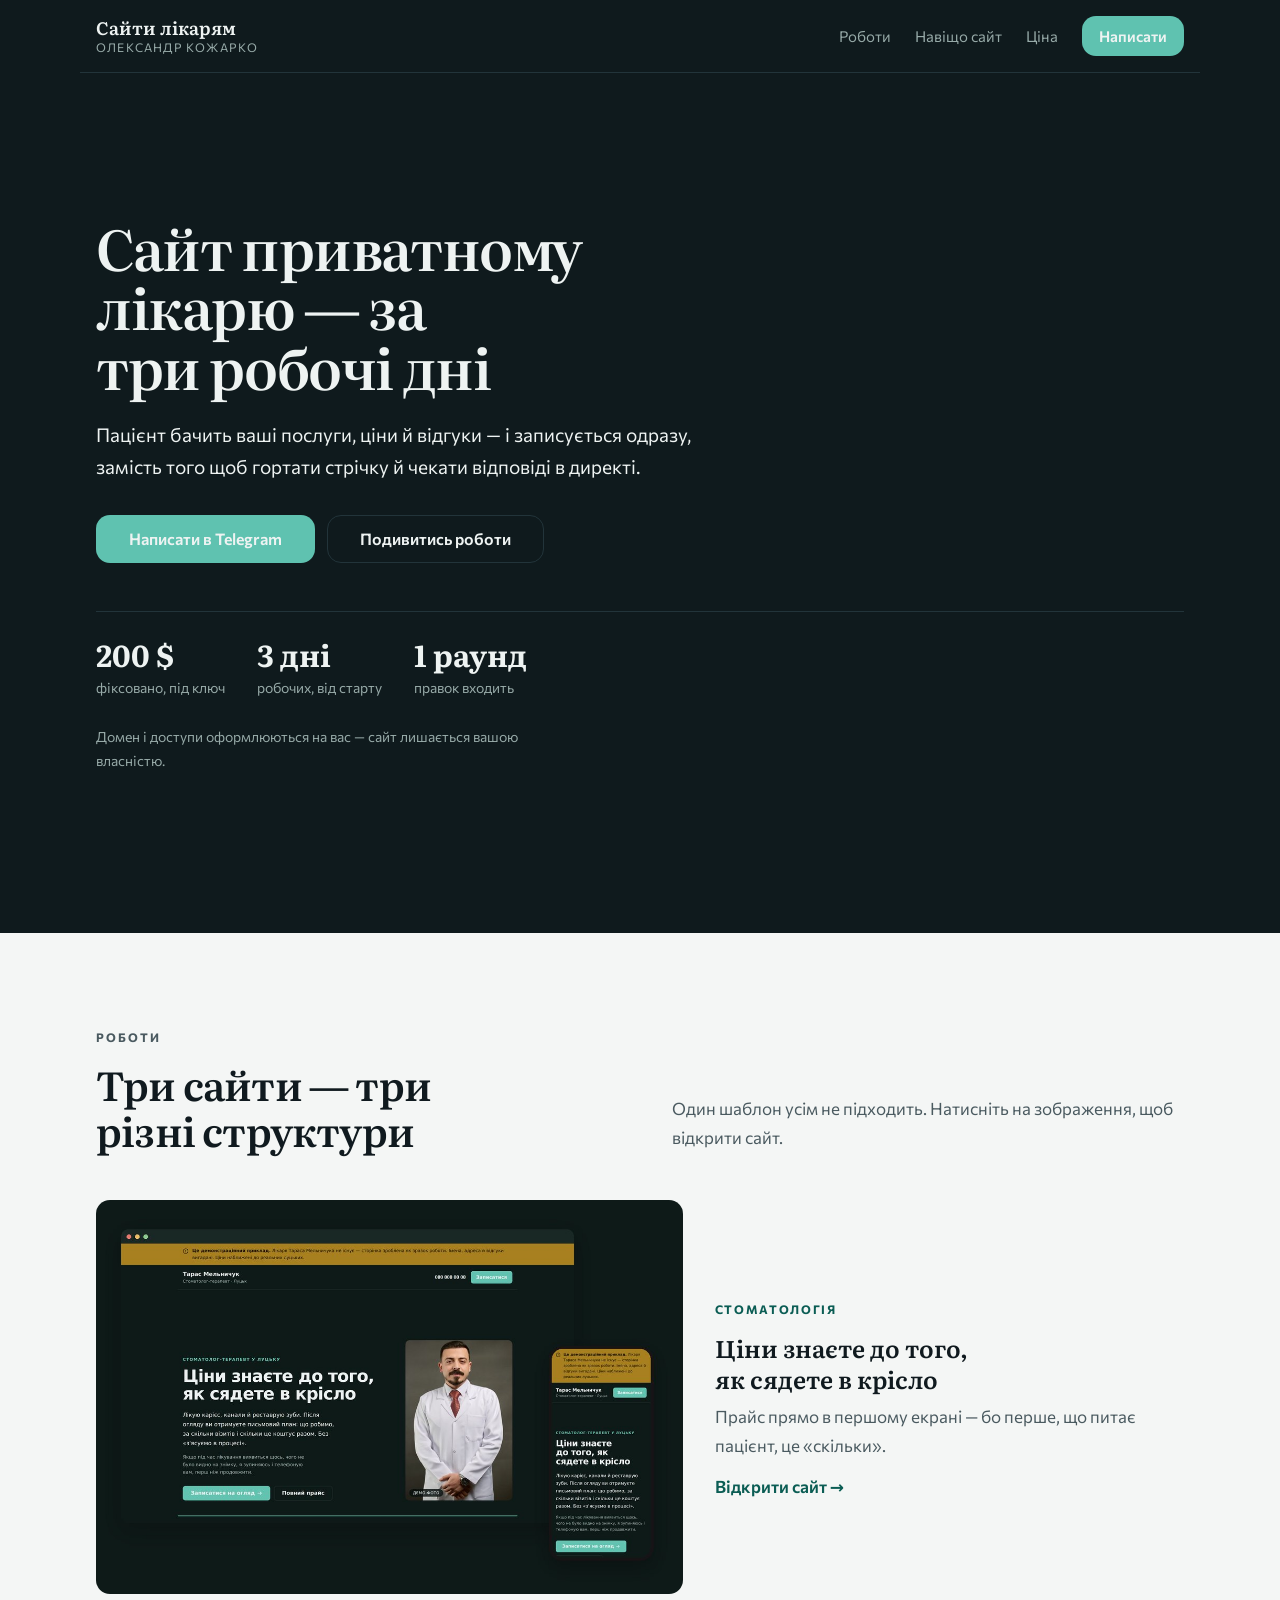
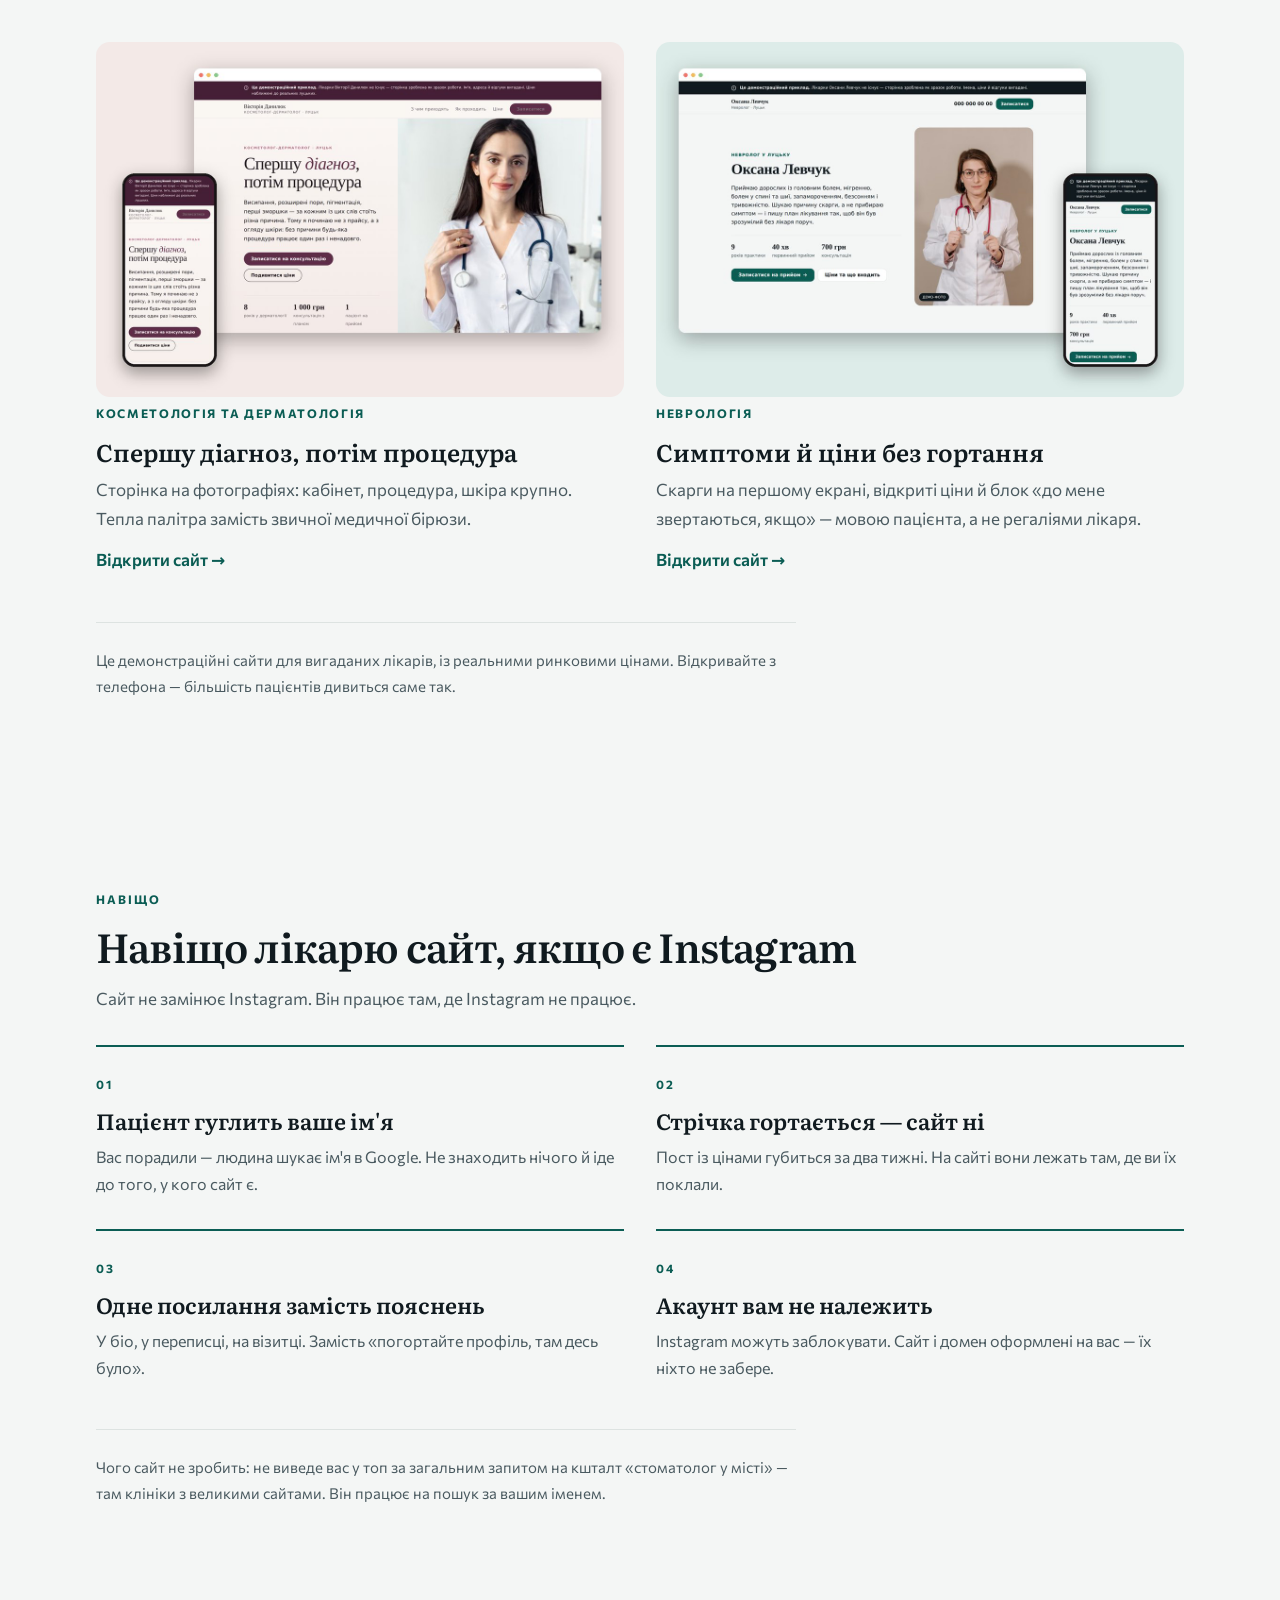
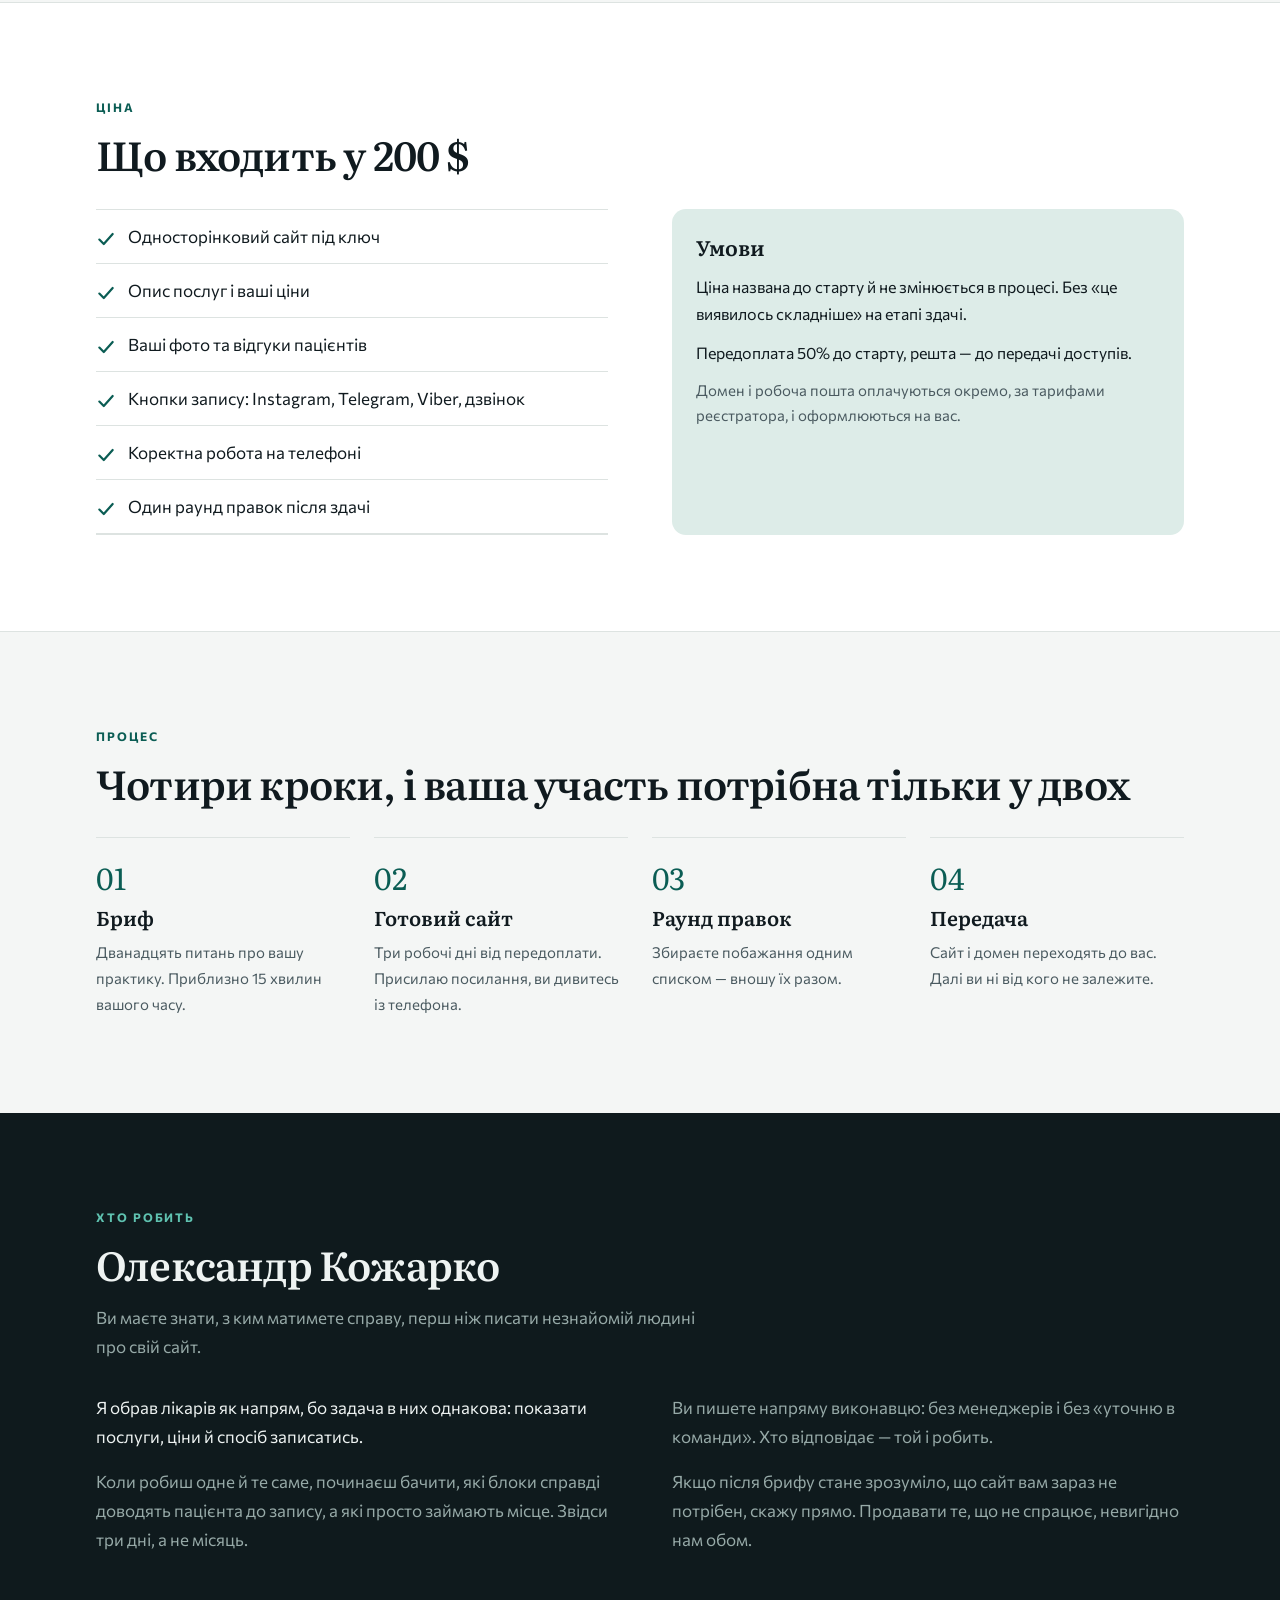
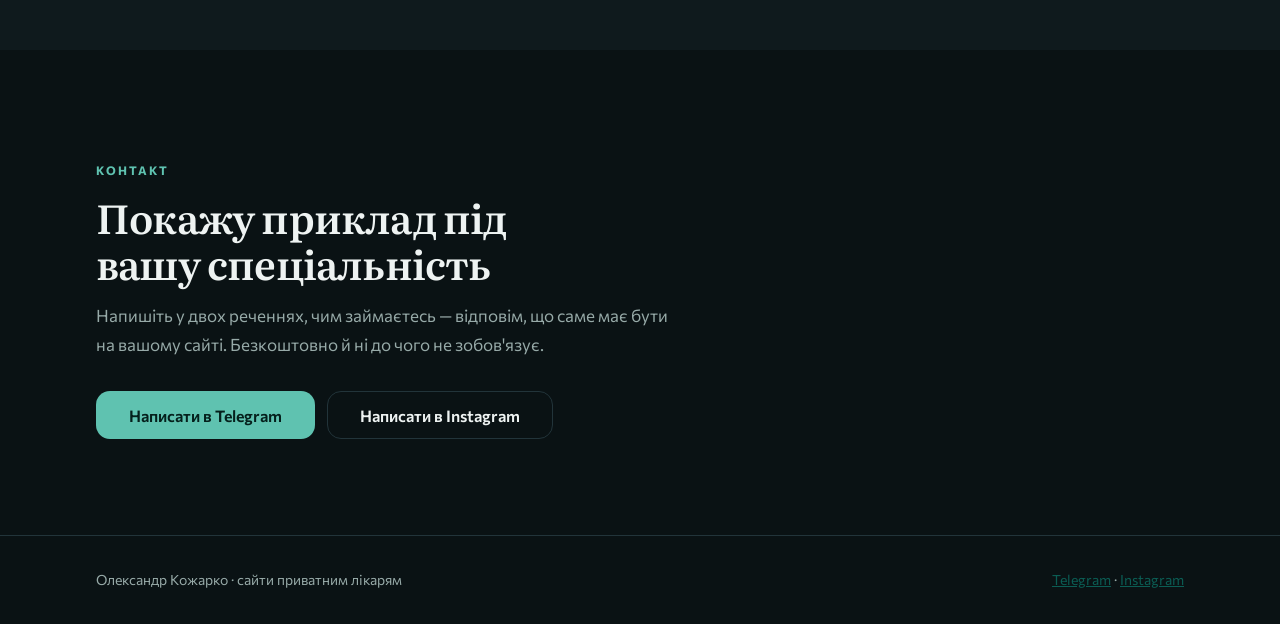
==== commit e32e758e: "Нове портфоліо" ====
--- a/index.html
+++ b/index.html
@@ -99,13 +99,12 @@
 
   .work { display: block; text-decoration: none; color: inherit; }
   .work .shot {
+    display: block;
     border-radius: var(--radius-md);
     overflow: hidden;
-    border: 1px solid var(--hairline);
-    background: var(--surface-raised);
-    transition: transform .2s ease, border-color .2s ease;
+    transition: transform .2s ease, box-shadow .2s ease;
   }
-  .work:hover .shot { transform: translateY(-4px); border-color: var(--brand); }
+  .work:hover .shot { transform: translateY(-4px); box-shadow: var(--shadow-card); }
   .work .tag { margin-top: var(--space-4); font-size: 12px; font-weight: 700; letter-spacing: 0.14em; text-transform: uppercase; color: var(--brand); }
   .work h3 { margin-top: var(--space-2); font-family: var(--font-display); font-size: 24px; line-height: 31px; font-weight: 600; }
   .work p { margin-top: var(--space-2); color: var(--ink-muted); max-width: 46ch; }
@@ -174,7 +173,7 @@
     <div class="wrap">
       <a class="logo" href="#top">
         Сайти лікарям
-        <small>Олександр Кожарко · Луцьк</small>
+        <small>Олександр Кожарко</small>
       </a>
       <nav>
         <a href="#roboty">Роботи</a>
@@ -268,8 +267,8 @@
       </div>
 
       <p class="works-note">
-        Це демонстраційні сайти для вигаданих лікарів. Ціни наближені до реальних
-        луцьких. Відкривайте з телефона — більшість пацієнтів дивиться саме так.
+        Це демонстраційні сайти для вигаданих лікарів, із реальними ринковими цінами.
+        Відкривайте з телефона — більшість пацієнтів дивиться саме так.
       </p>
     </div>
   </section>
@@ -306,8 +305,9 @@
       </div>
 
       <p class="works-note">
-        Чого сайт не зробить: не виведе вас у топ за запитом «стоматолог Луцьк» —
-        там клініки з великими сайтами. Він працює на пошук за вашим іменем.
+        Чого сайт не зробить: не виведе вас у топ за загальним запитом на кшталт
+        «стоматолог у місті» — там клініки з великими сайтами. Він працює на пошук
+        за вашим іменем.
       </p>
     </div>
   </section>
@@ -328,10 +328,10 @@
         </ul>
 
         <div class="side">
-          <h3>Скільки це коштує деінде</h3>
-          <p>Агенція за сайт-візитку лікаря просить від 800 $ і 3–6 тижнів. Конструктор дешевший, але збирати його доведеться вам самим.</p>
-          <p>Я між цими варіантами: під ключ, як в агенції, але за 200 $ і за три дні.</p>
-          <p class="muted" style="font-size:15px; line-height:25px">Домен і пошта оплачуються окремо й оформлюються на вас. Передоплата 50% до старту, решта — до передачі доступів.</p>
+          <h3>Умови</h3>
+          <p>Ціна названа до старту й не змінюється в процесі. Без «це виявилось складніше» на етапі здачі.</p>
+          <p>Передоплата 50% до старту, решта — до передачі доступів.</p>
+          <p class="muted" style="font-size:15px; line-height:25px">Домен і робоча пошта оплачуються окремо, за тарифами реєстратора, і оформлюються на вас.</p>
         </div>
       </div>
     </div>
@@ -407,8 +407,8 @@
 
 <footer class="site-footer">
   <div class="wrap">
-    <p>Олександр Кожарко · сайти приватним лікарям · Луцьк</p>
-    <p>Дизайн-система «Клінічна ясність»</p>
+    <p>Олександр Кожарко · сайти приватним лікарям</p>
+    <p><a href="https://t.me/Olexandr_Kozharko" target="_blank" rel="noopener">Telegram</a> · <a href="https://www.instagram.com/sajty.likaryam/" target="_blank" rel="noopener">Instagram</a></p>
   </div>
 </footer>
 
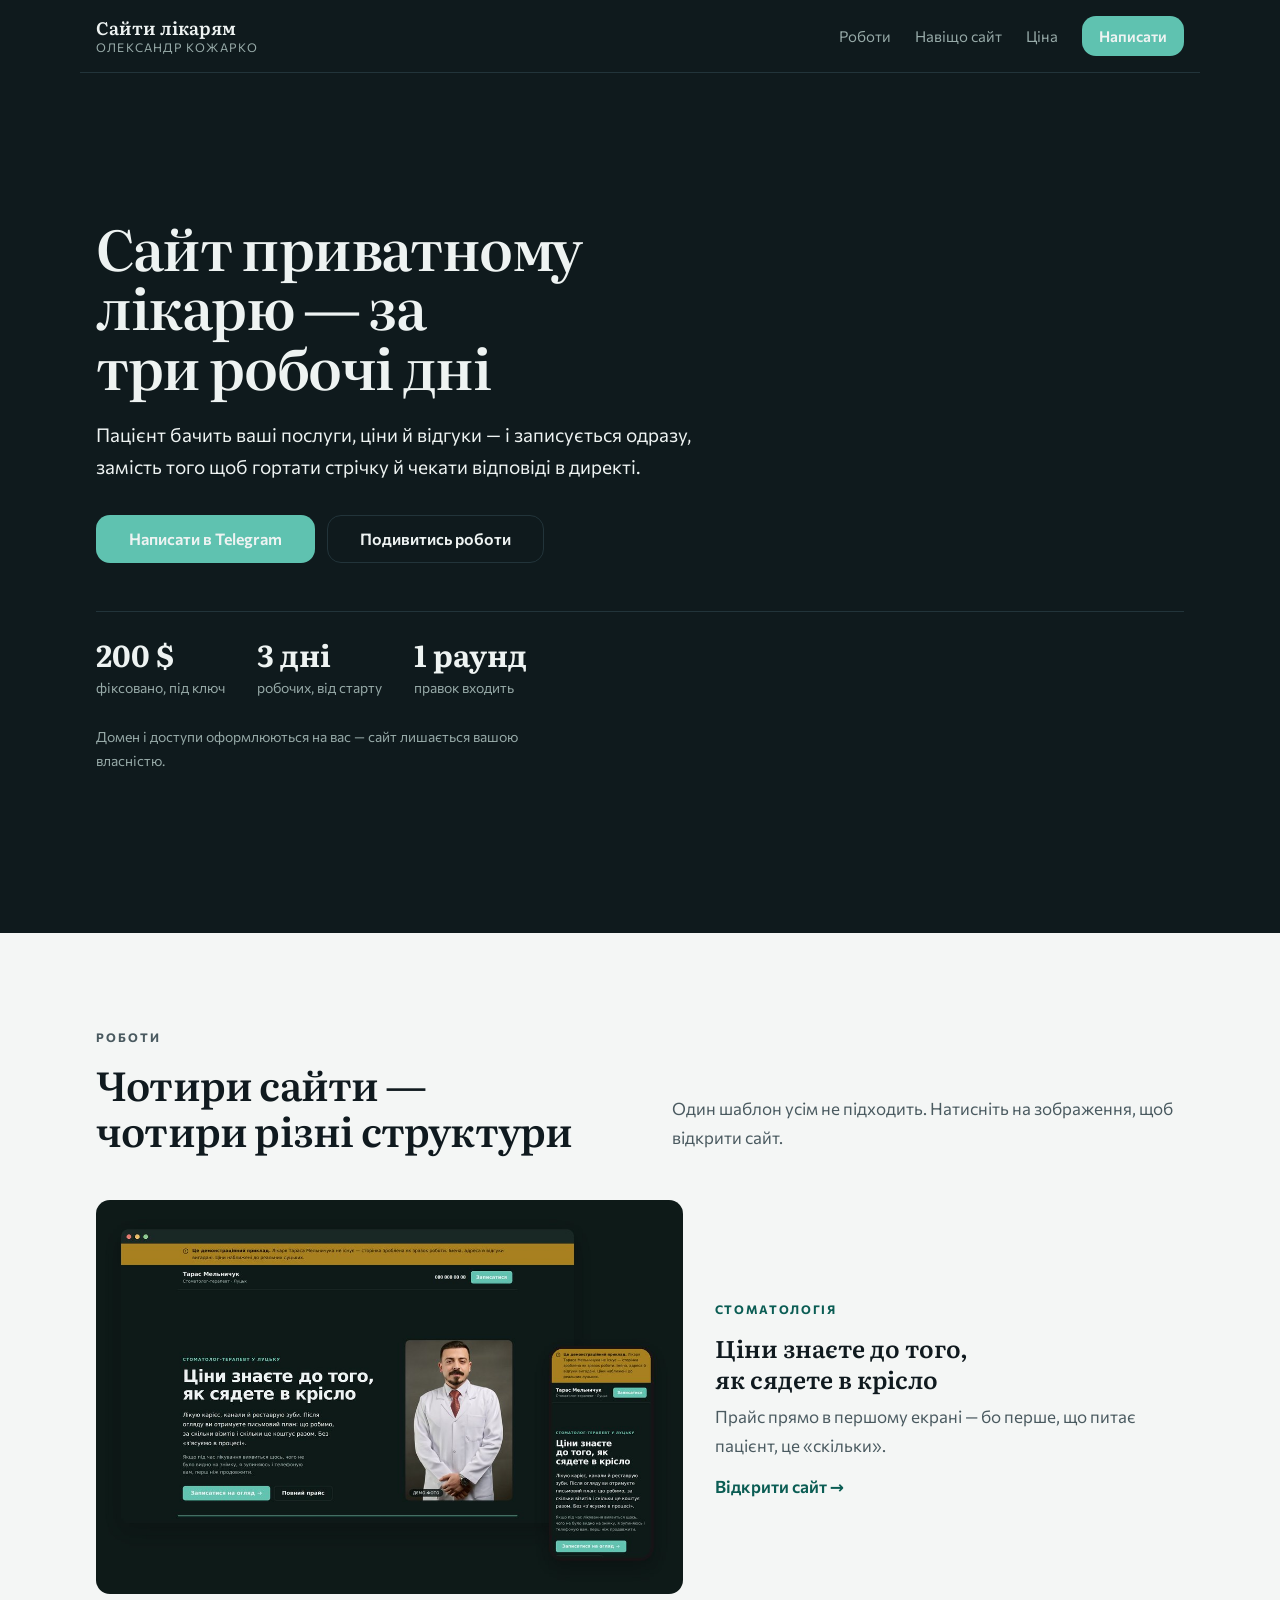
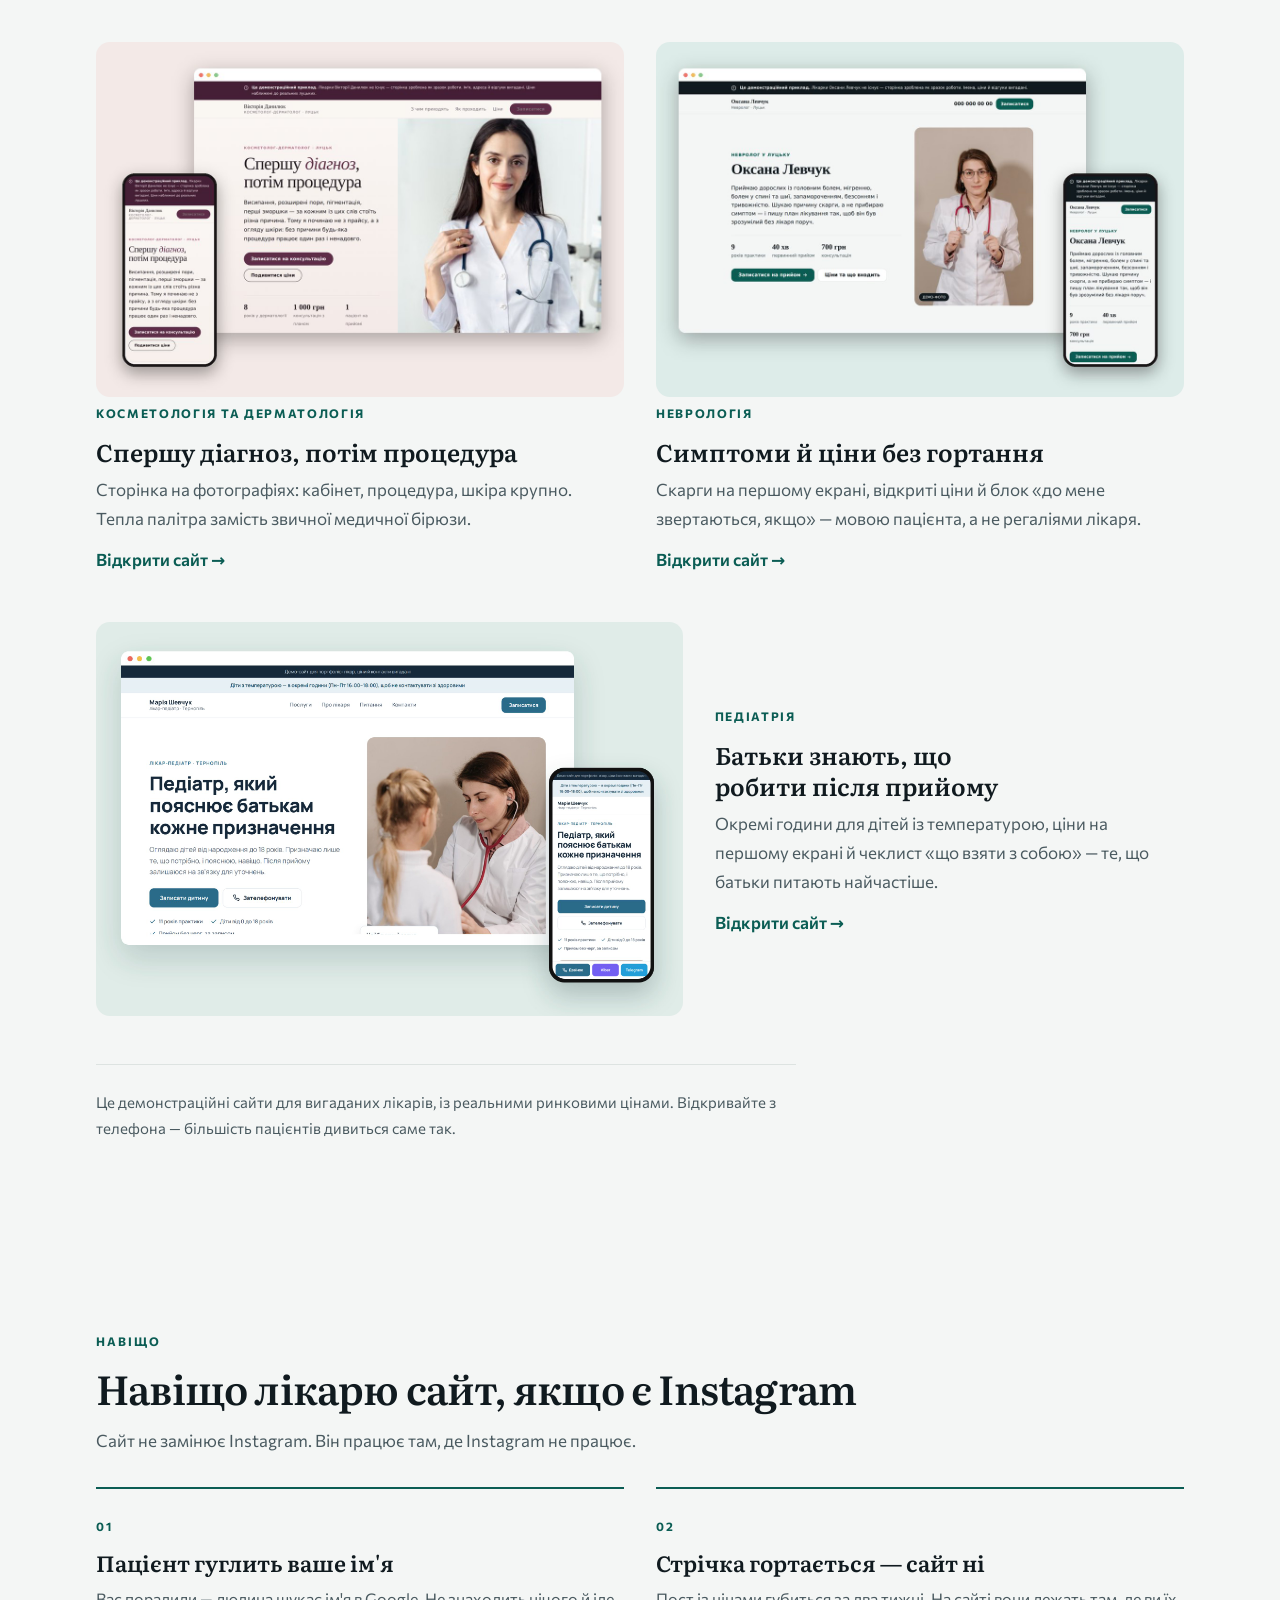
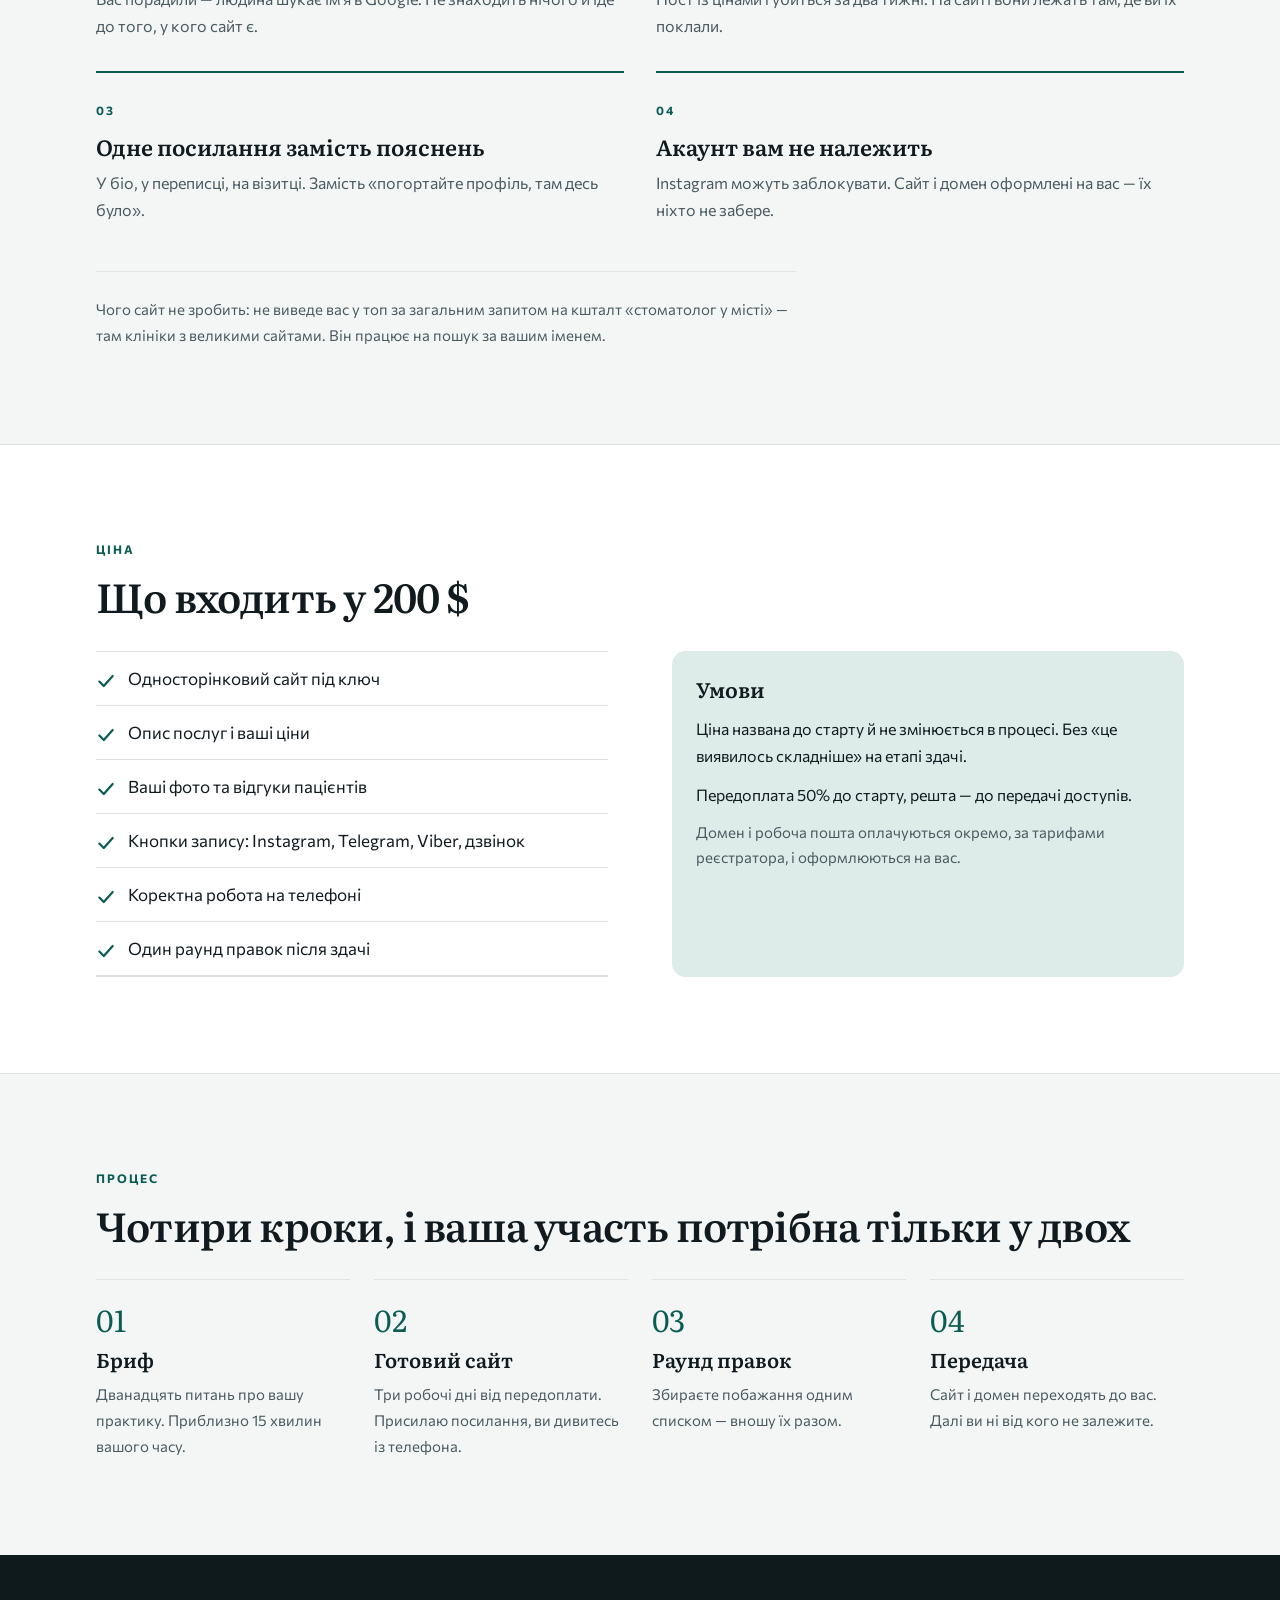
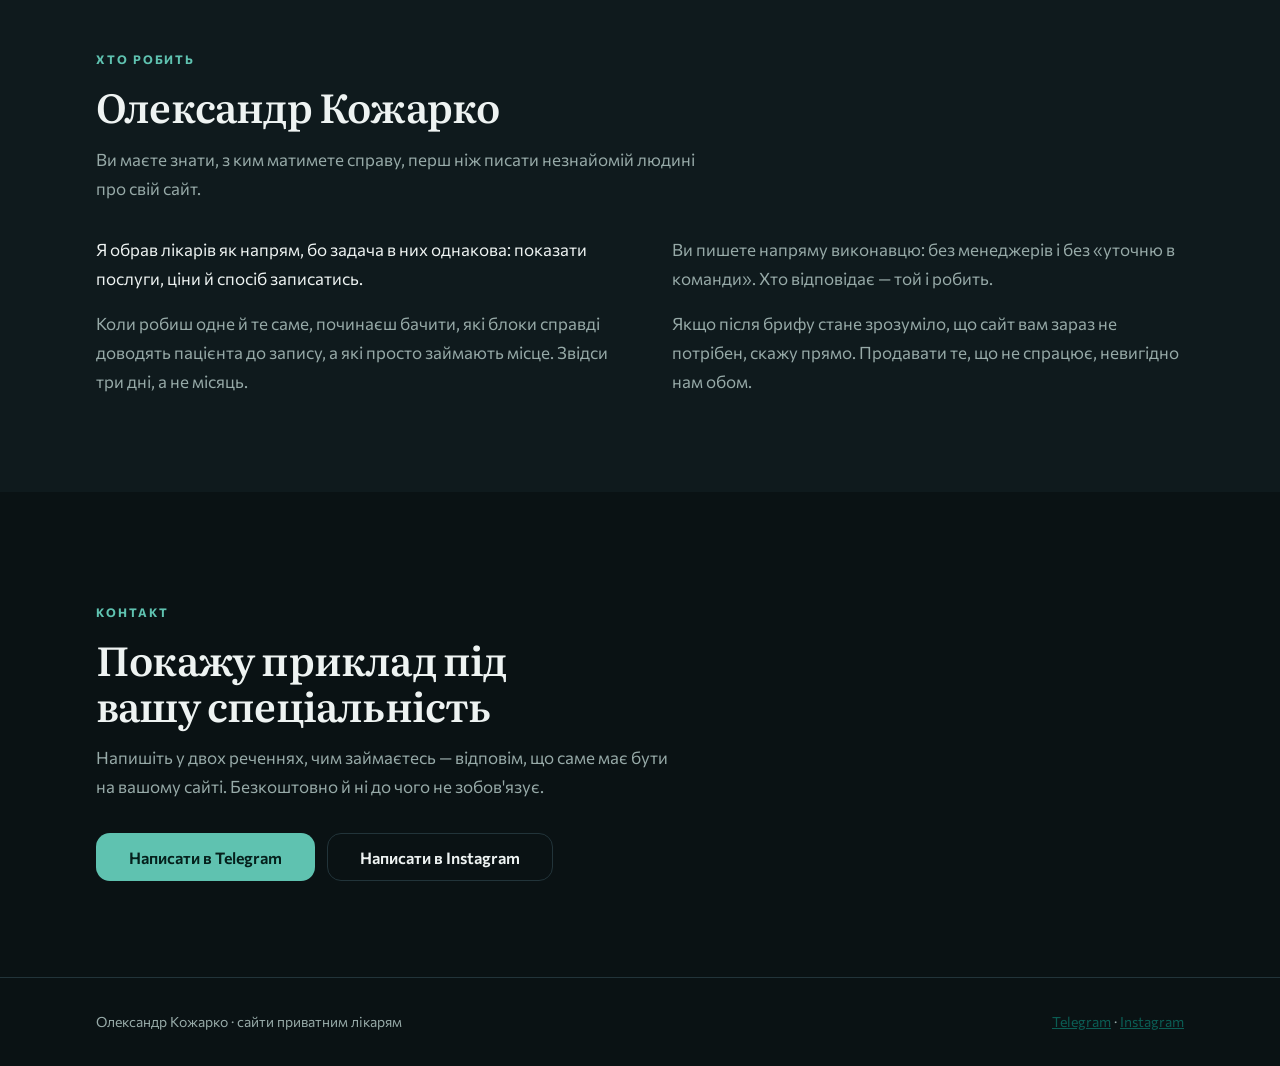
==== commit b33e04de: "Add files via upload" ====
--- a/index.html
+++ b/index.html
@@ -212,7 +212,7 @@
       <div class="works-head">
         <div>
           <p class="kicker">Роботи</p>
-          <h2 class="h2">Три сайти — три різні структури</h2>
+          <h2 class="h2">Чотири сайти — чотири різні структури</h2>
         </div>
         <p>
           Один шаблон усім не підходить. Натисніть на зображення, щоб відкрити сайт.
@@ -262,6 +262,22 @@
             якщо» — мовою пацієнта, а не регаліями лікаря.
           </p>
           <span class="open">Відкрити сайт →</span>
+        </a>
+
+        <a class="work work-wide" href="https://demo-pediatr.vercel.app/" target="_blank" rel="noopener">
+          <span class="shot">
+            <img src="images/mock-pediatr.jpg" width="1120" height="752"
+                 alt="Демонстраційний сайт педіатра на екрані ноутбука й телефона">
+          </span>
+          <span class="meta">
+            <span class="tag">Педіатрія</span>
+            <h3>Батьки знають, що робити після прийому</h3>
+            <p>
+              Окремі години для дітей із температурою, ціни на першому екрані
+              й чеклист «що взяти з собою» — те, що батьки питають найчастіше.
+            </p>
+            <span class="open">Відкрити сайт →</span>
+          </span>
         </a>
 
       </div>
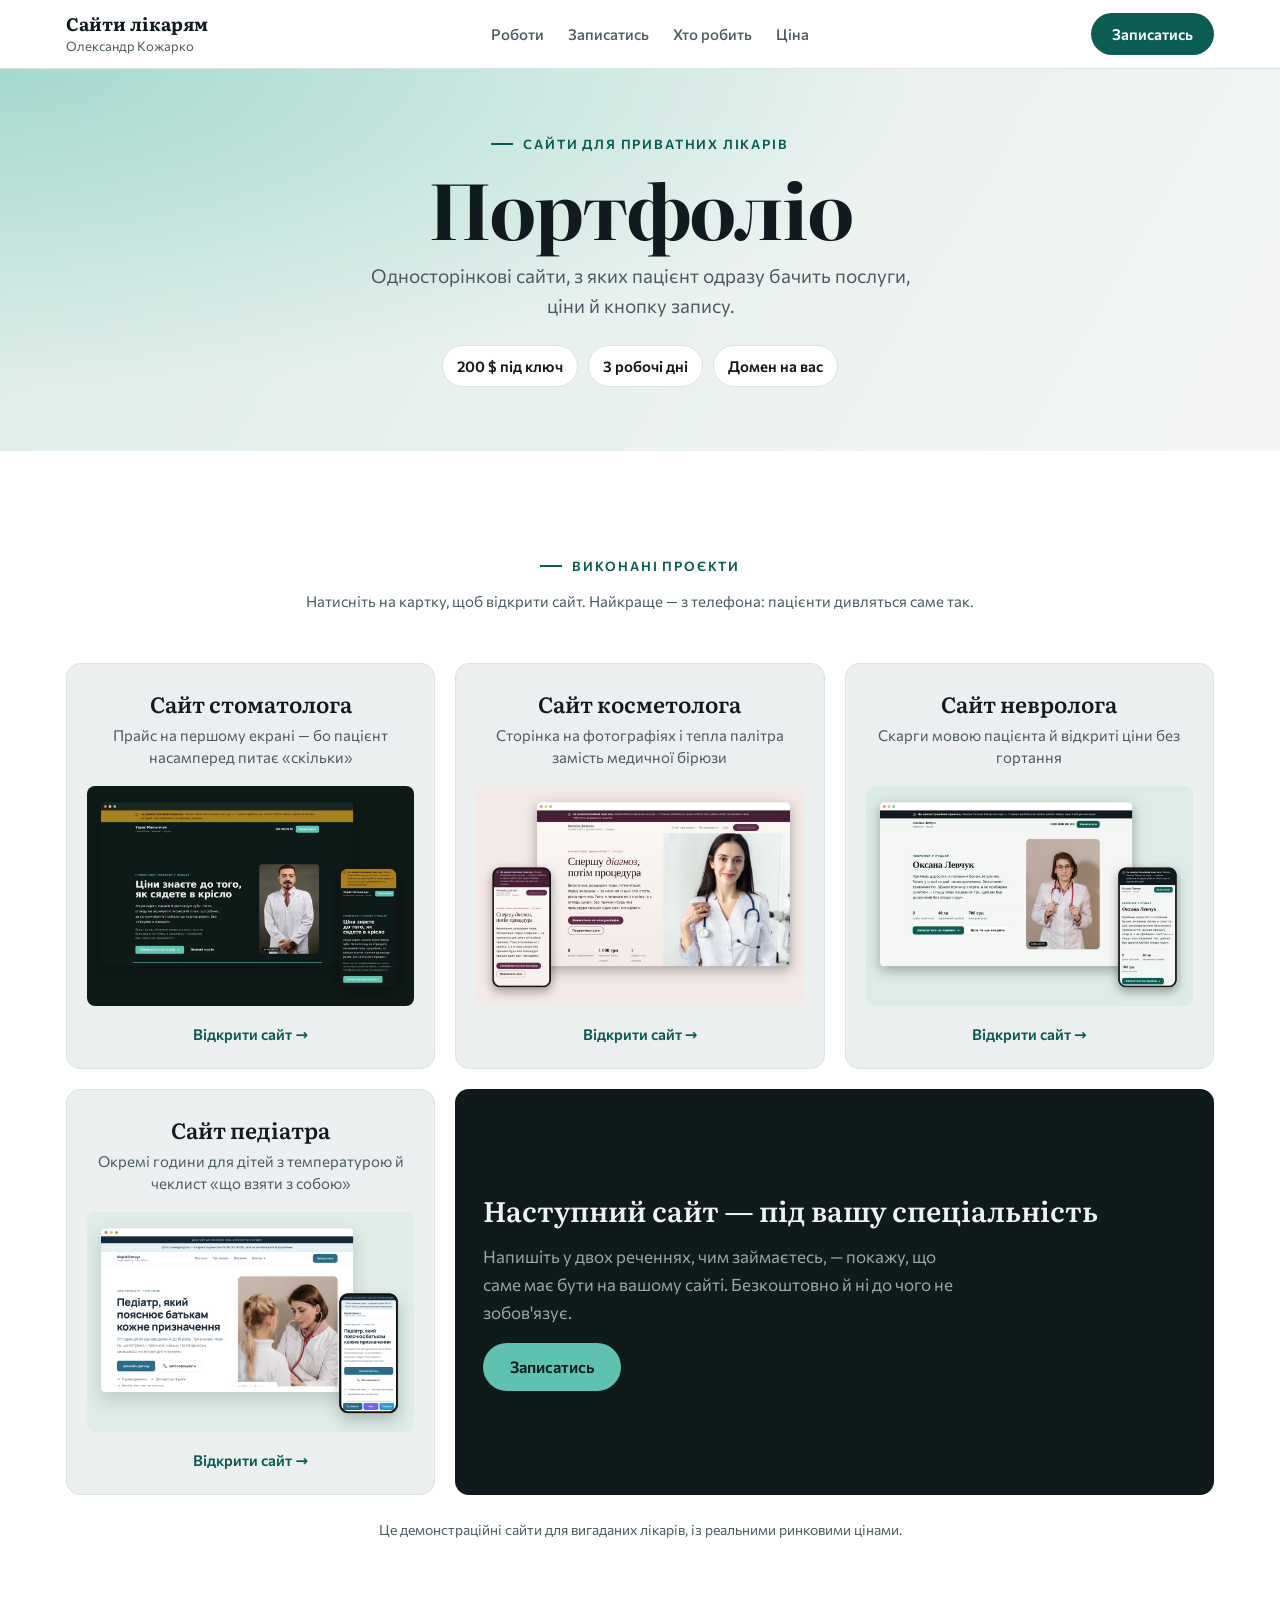
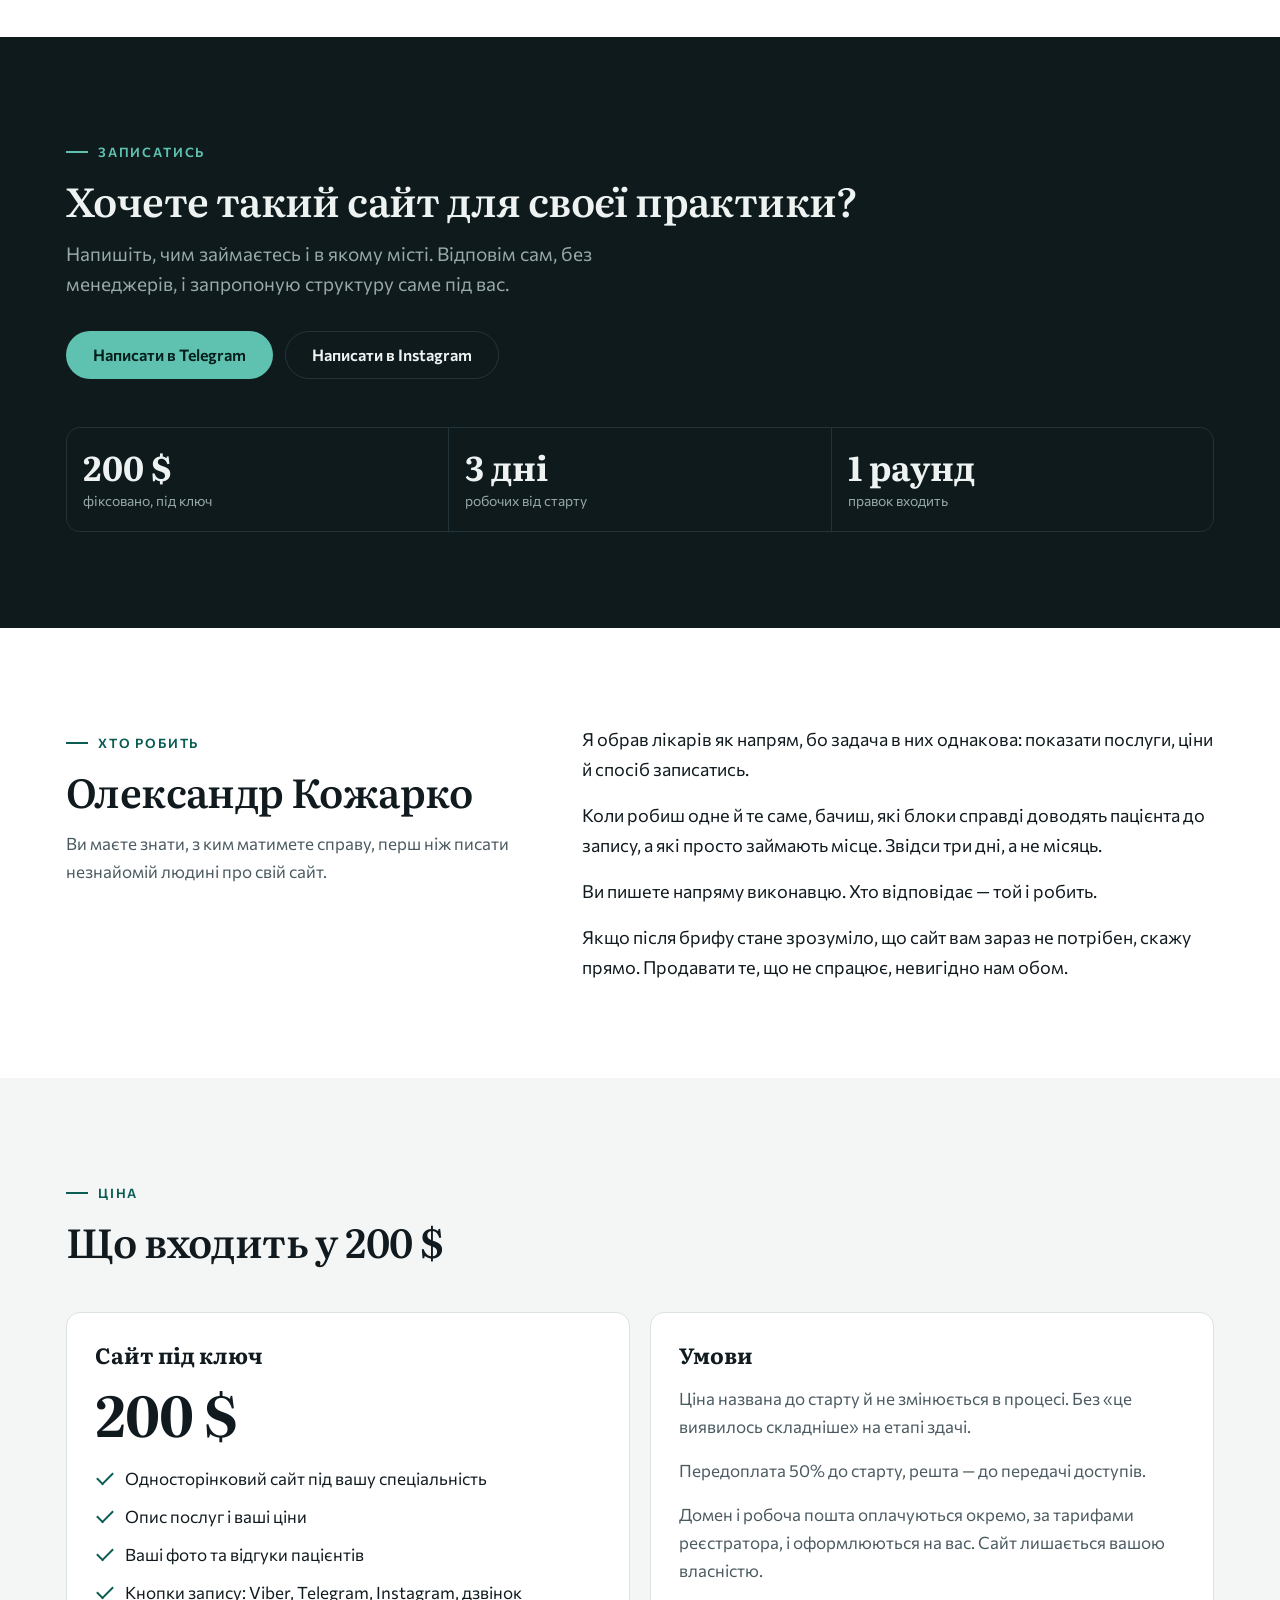
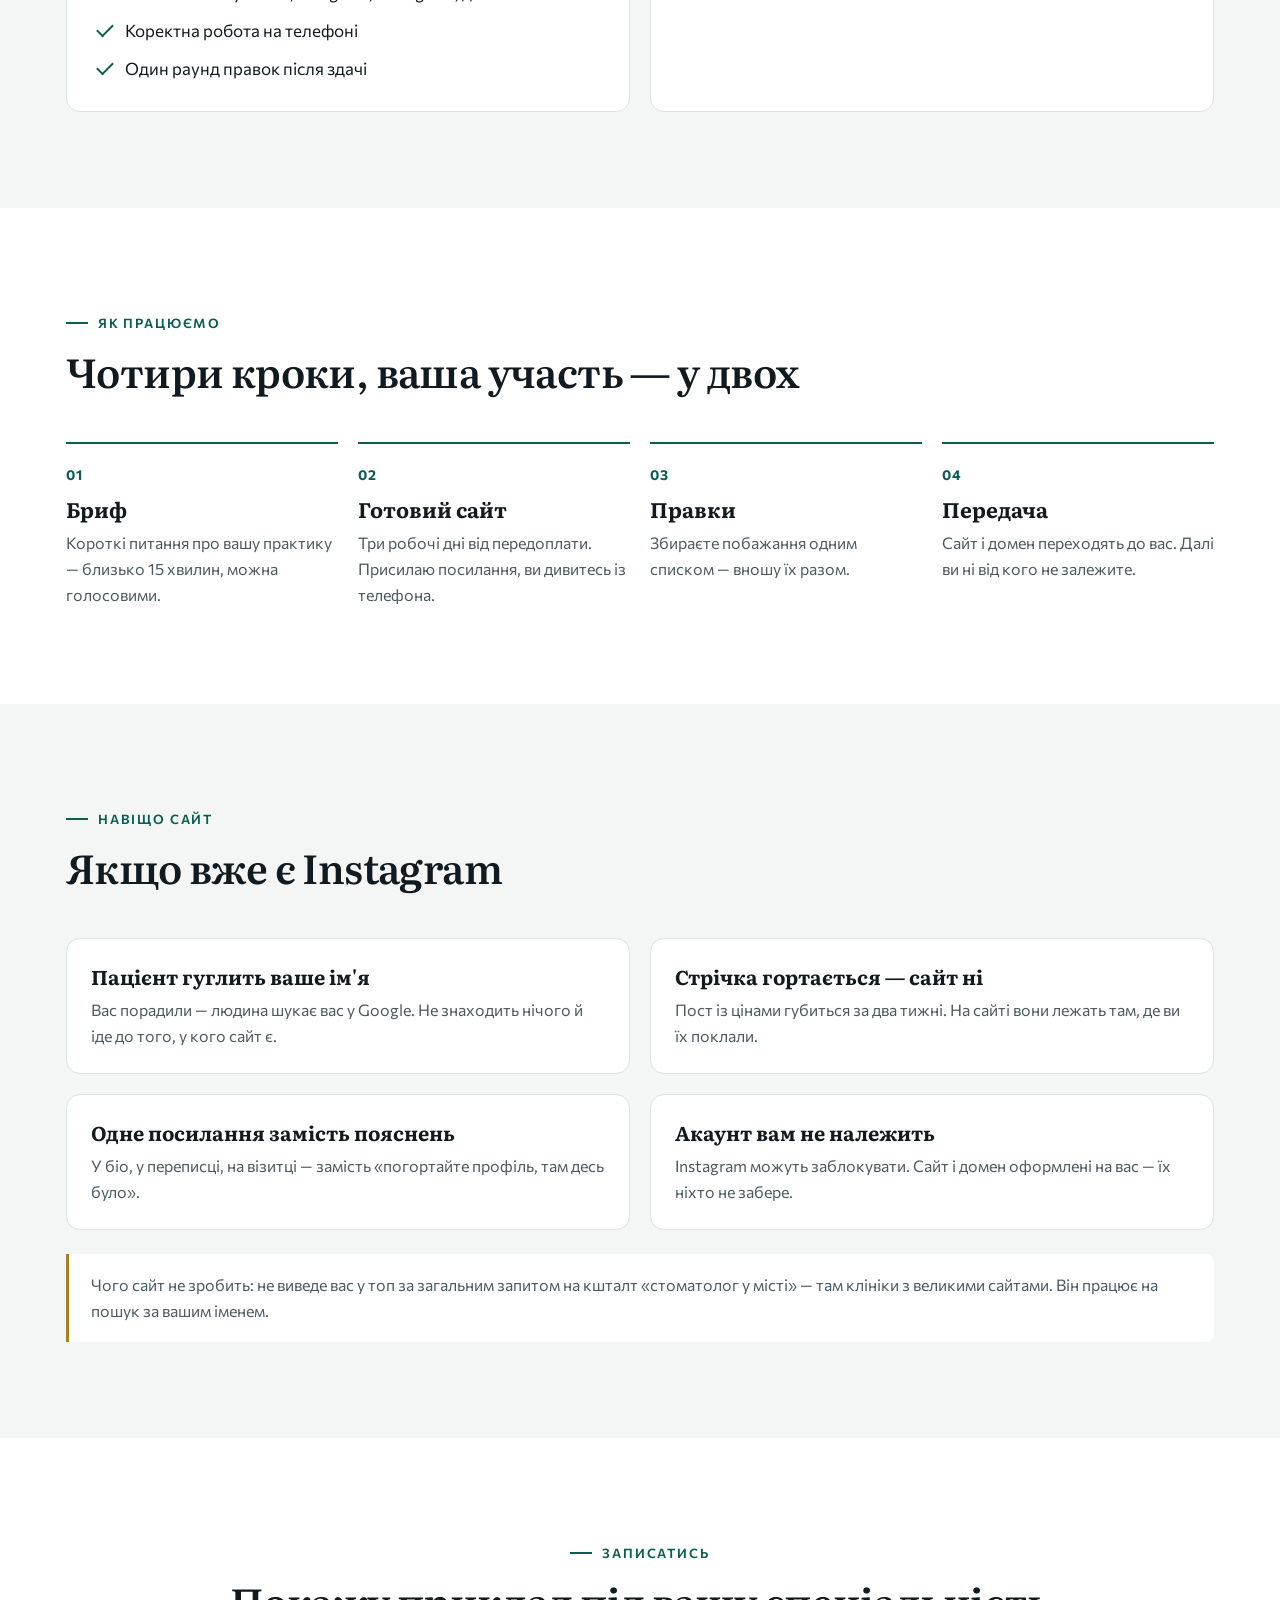
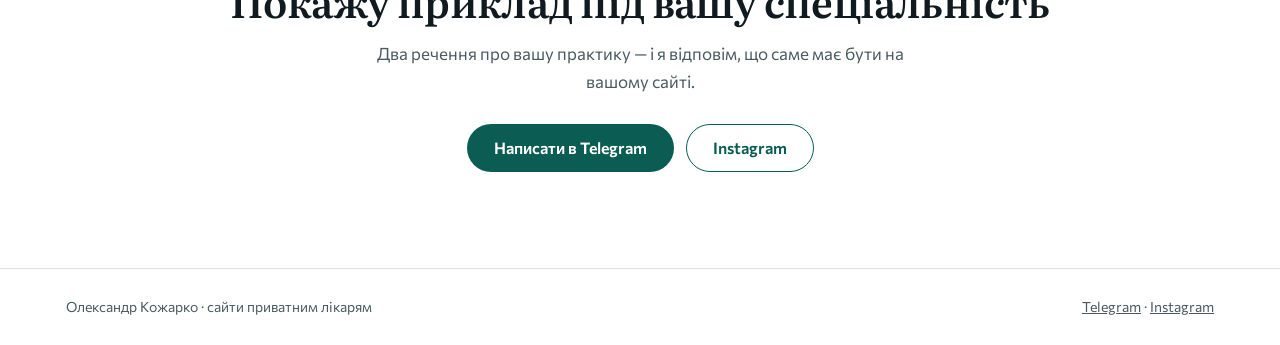
==== commit 57a34cf7: "Add files via upload" ====
--- a/index.html
+++ b/index.html
@@ -3,8 +3,8 @@
 <head>
 <meta charset="utf-8">
 <meta name="viewport" content="width=device-width, initial-scale=1">
-<title>Сайти для приватних лікарів — 3 робочі дні, 200 $</title>
-<meta name="description" content="Односторінкові сайти приватним лікарям в Україні. Три робочі дні, 200 $ фіксовано, домен і доступи оформлюються на вас.">
+<title>Портфоліо — сайти для приватних лікарів</title>
+<meta name="description" content="Приклади односторінкових сайтів для приватних лікарів: стоматолог, косметолог, невролог, педіатр. 200 $, три робочі дні, домен оформлюється на вас.">
 <link rel="preconnect" href="https://fonts.gstatic.com" crossorigin>
 <link rel="stylesheet" href="https://fonts.googleapis.com/css2?family=Literata:wght@400..700&family=Commissioner:wght@400..800&display=swap">
 <link rel="stylesheet" href="tokens.css">
@@ -13,418 +13,345 @@
   html { scroll-behavior: smooth; }
   @media (prefers-reduced-motion: reduce) { html { scroll-behavior: auto; } * { transition: none !important; } }
 
-  /* Темна панель студії: не інвертується разом із темою */
   :root {
     --studio:      #0f1a1d;
-    --studio-deep: #0a1214;
     --studio-ink:  #eef3f2;
     --studio-mut:  #97aaa8;
     --studio-line: #22343a;
     --studio-acc:  #5fc2b0;
-  }
+    --card:        #eceff0;
+  }
+  @media (prefers-color-scheme: dark) { :root { --card: #17201e; } }
 
   body {
     margin: 0;
-    background: var(--surface);
+    background: var(--surface-raised);
     color: var(--ink);
     font-family: var(--font-text);
     font-size: 17px;
-    line-height: 29px;
+    line-height: 28px;
     -webkit-font-smoothing: antialiased;
   }
   h1, h2, h3 { margin: 0; text-wrap: balance; }
   p { margin: 0; }
-  ul { margin: 0; padding: 0; list-style: none; }
+  ul, ol { margin: 0; padding: 0; list-style: none; }
   img { max-width: 100%; height: auto; display: block; }
   a { color: var(--brand); }
   :focus-visible { outline: 2px solid var(--studio-acc); outline-offset: 3px; }
 
-  .wrap { width: 100%; max-width: 1120px; margin-inline: auto; padding-inline: var(--space-4); }
+  .wrap { width: 100%; max-width: 1180px; margin-inline: auto; padding-inline: var(--space-4); }
   section { padding-block: var(--space-8); }
   @media (min-width: 900px) { section { padding-block: var(--space-9); } }
 
-  .kicker { font-size: 12px; line-height: 16px; font-weight: 700; letter-spacing: 0.16em; text-transform: uppercase; color: var(--brand); margin-bottom: var(--space-4); }
-  .h2 { font-family: var(--font-display); font-size: clamp(28px, 4.6vw, 40px); line-height: 1.14; font-weight: 600; letter-spacing: -0.02em; }
-  .narrow { max-width: 58ch; }
+  .kicker { display: inline-flex; align-items: center; gap: 10px; font-size: 13px; line-height: 16px; font-weight: 600; letter-spacing: .14em; text-transform: uppercase; color: var(--brand); }
+  .kicker::before { content: ""; width: 22px; height: 2px; background: currentColor; }
+  .h2 { font-family: var(--font-display); font-size: clamp(28px, 4.4vw, 40px); line-height: 1.15; font-weight: 600; letter-spacing: -.015em; margin-top: var(--space-4); }
   .muted { color: var(--ink-muted); }
-
-  /* ---------- Кнопки ---------- */
+  .center { text-align: center; }
+
+  /* Кнопки */
   .btn {
-    display: inline-flex; align-items: center; justify-content: center; gap: var(--space-2);
-    min-height: 48px; padding: var(--space-3) var(--space-6);
-    border: 1px solid transparent; border-radius: var(--radius-md);
-    font-family: var(--font-text); font-size: 16px; font-weight: 600; line-height: 1.2;
-    text-decoration: none; cursor: pointer;
-    background: var(--brand); color: #fff;
-    transition: background-color .15s ease, color .15s ease, border-color .15s ease;
+    display: inline-flex; align-items: center; justify-content: center; gap: 8px;
+    min-height: 48px; padding: 12px 26px; border-radius: var(--radius-pill);
+    font: 600 16px/1.2 var(--font-text); text-decoration: none; cursor: pointer;
+    background: var(--brand); color: #fff; border: 1px solid transparent;
+    transition: background-color .15s ease, transform .15s ease;
   }
   .btn:hover { background: var(--brand-strong); }
   .btn-acc { background: var(--studio-acc); color: #05201c; }
-  .btn-acc:hover { background: #7ad3c2; }
-  .btn-onstudio { background: transparent; color: var(--studio-ink); border-color: var(--studio-line); }
-  .btn-onstudio:hover { border-color: var(--studio-acc); }
-  .btn-ghost { background: transparent; color: var(--ink); border-color: var(--hairline); }
-  .btn-ghost:hover { border-color: var(--brand); color: var(--brand); }
-  .btn-sm { min-height: 40px; padding: var(--space-2) var(--space-4); font-size: 15px; }
-
-  /* ---------- Студійна панель: шапка + перший екран ---------- */
-  .studio { background: var(--studio); color: var(--studio-ink); }
-  .studio a { color: var(--studio-ink); }
-
-  .site-header .wrap { display: flex; align-items: center; justify-content: space-between; gap: var(--space-4); padding-block: var(--space-4); border-bottom: 1px solid var(--studio-line); }
-  .logo { font-family: var(--font-display); font-size: 18px; font-weight: 600; text-decoration: none; line-height: 1.25; }
-  .logo small { display: block; font-family: var(--font-text); font-size: 12px; font-weight: 400; letter-spacing: 0.1em; text-transform: uppercase; color: var(--studio-mut); }
-  .site-header nav { display: flex; align-items: center; gap: var(--space-5); }
-  .site-header nav a:not(.btn) { font-size: 15px; text-decoration: none; color: var(--studio-mut); }
-  .site-header nav a:not(.btn):hover { color: var(--studio-ink); }
-  @media (max-width: 899px) { .site-header nav a:not(.btn) { display: none; } }
-
-  .hero .wrap { padding-block: var(--space-7) var(--space-8); }
-  .hero h1 { font-family: var(--font-display); font-size: clamp(34px, 6vw, 56px); line-height: 1.06; font-weight: 600; letter-spacing: -0.025em; max-width: 18ch; }
-  .hero .lede { margin-top: var(--space-5); max-width: 52ch; font-size: 19px; line-height: 32px; color: var(--studio-ink); }
-  .hero .actions { margin-top: var(--space-6); display: flex; flex-wrap: wrap; gap: var(--space-3); }
-  .hero .facts { margin-top: var(--space-7); padding-top: var(--space-5); border-top: 1px solid var(--studio-line); display: grid; grid-template-columns: repeat(3, auto); justify-content: start; gap: var(--space-6); }
-  .hero .facts b { display: block; font-family: var(--font-display); font-size: clamp(24px, 3.4vw, 30px); line-height: 1.2; }
-  .hero .facts span { font-size: 14px; line-height: 22px; color: var(--studio-mut); }
-  .hero .fine { margin-top: var(--space-5); font-size: 14px; line-height: 24px; color: var(--studio-mut); max-width: 52ch; }
-
-  /* ---------- Роботи ---------- */
-  .works { background: var(--surface); }
-  .works-head { display: grid; gap: var(--space-4); }
-  @media (min-width: 900px) { .works-head { grid-template-columns: 1fr 1fr; gap: var(--space-8); align-items: end; } }
-  .works-head p { color: var(--ink-muted); }
-
-  .work-grid { margin-top: var(--space-7); display: grid; gap: var(--space-7); }
-  @media (min-width: 950px) { .work-grid { grid-template-columns: repeat(2, 1fr); gap: var(--space-7) var(--space-6); } }
-
-  .work { display: block; text-decoration: none; color: inherit; }
-  .work .shot {
-    display: block;
-    border-radius: var(--radius-md);
-    overflow: hidden;
-    transition: transform .2s ease, box-shadow .2s ease;
-  }
-  .work:hover .shot { transform: translateY(-4px); box-shadow: var(--shadow-card); }
-  .work .tag { margin-top: var(--space-4); font-size: 12px; font-weight: 700; letter-spacing: 0.14em; text-transform: uppercase; color: var(--brand); }
-  .work h3 { margin-top: var(--space-2); font-family: var(--font-display); font-size: 24px; line-height: 31px; font-weight: 600; }
-  .work p { margin-top: var(--space-2); color: var(--ink-muted); max-width: 46ch; }
-  .work .open { margin-top: var(--space-3); display: inline-flex; align-items: center; gap: var(--space-2); font-weight: 600; color: var(--brand); }
-  .work:hover .open { text-decoration: underline; }
-
-  .work-wide { grid-column: 1 / -1; }
-  @media (min-width: 950px) {
-    .work-wide { display: grid; grid-template-columns: 1.25fr 1fr; gap: var(--space-6); align-items: center; }
-    .work-wide .meta { align-self: center; }
-  }
-
-  .works-note { margin-top: var(--space-7); padding-top: var(--space-5); border-top: 1px solid var(--hairline); font-size: 15px; line-height: 26px; color: var(--ink-muted); max-width: 70ch; }
+  .btn-acc:hover { background: #7fd3c4; }
+  .btn-ghost { background: transparent; color: var(--studio-ink); border-color: var(--studio-line); }
+  .btn-ghost:hover { background: rgba(255,255,255,.06); }
+
+  /* ---------- Шапка ---------- */
+  .top { position: sticky; top: 0; z-index: 10; background: color-mix(in srgb, var(--surface-raised) 88%, transparent); backdrop-filter: blur(10px); border-bottom: 1px solid var(--hairline); }
+  .top .wrap { display: flex; align-items: center; justify-content: space-between; gap: var(--space-4); min-height: 68px; }
+  .logo { text-decoration: none; color: var(--ink); line-height: 1.15; }
+  .logo b { display: block; font-family: var(--font-display); font-size: 18px; }
+  .logo span { font-size: 13px; color: var(--ink-muted); }
+  .nav { display: none; gap: var(--space-5); }
+  .nav a { color: var(--ink-muted); text-decoration: none; font-size: 15px; font-weight: 500; }
+  .nav a:hover { color: var(--brand); }
+  .top .btn { min-height: 42px; padding: 10px 20px; font-size: 15px; }
+  @media (min-width: 860px) { .nav { display: flex; } }
+
+  /* ---------- Банер «Портфоліо» ---------- */
+  .banner {
+    padding-block: 56px 64px;
+    background:
+      radial-gradient(120% 140% at 0% 0%, color-mix(in srgb, var(--studio-acc) 45%, transparent) 0%, transparent 60%),
+      linear-gradient(120deg, var(--brand-tint), var(--surface));
+  }
+  .banner h1 { font-family: var(--font-display); font-size: clamp(42px, 8vw, 76px); line-height: 1; font-weight: 700; letter-spacing: -.03em; margin-top: var(--space-4); }
+  .banner p { margin-top: var(--space-4); font-size: 19px; line-height: 30px; color: var(--ink-muted); max-width: 46ch; margin-inline: auto; }
+  .facts { display: flex; flex-wrap: wrap; justify-content: center; gap: 10px; margin-top: var(--space-5); }
+  .facts span { padding: 6px 14px; border-radius: var(--radius-pill); background: var(--surface-raised); border: 1px solid var(--hairline); font-size: 15px; font-weight: 600; }
+
+  /* ---------- Сітка робіт ---------- */
+  .hint { margin-top: var(--space-3); color: var(--ink-muted); font-size: 15px; }
+  .grid { display: grid; gap: 20px; margin-top: var(--space-7); grid-template-columns: 1fr; }
+  @media (min-width: 640px) { .grid { grid-template-columns: repeat(2, 1fr); } }
+  @media (min-width: 1000px) { .grid { grid-template-columns: repeat(3, 1fr); } }
+
+  .work {
+    display: flex; flex-direction: column; text-decoration: none; color: var(--ink);
+    background: var(--card); border: 1px solid var(--hairline); border-radius: var(--radius-md);
+    padding: 26px 20px 20px; transition: transform .2s ease, box-shadow .2s ease, border-color .2s ease;
+  }
+  .work:hover { transform: translateY(-4px); box-shadow: var(--shadow-card); border-color: var(--brand); }
+  .work h3 { font-family: var(--font-display); font-size: 22px; line-height: 28px; font-weight: 600; text-align: center; }
+  .work .sub { text-align: center; color: var(--ink-muted); font-size: 15px; line-height: 22px; margin-top: 6px; min-height: 44px; }
+  .work .shot { margin-top: 18px; border-radius: var(--radius-sm); overflow: hidden; aspect-ratio: 1120 / 752; }
+  .work .shot img { width: 100%; height: 100%; object-fit: cover; transition: transform .35s ease; }
+  .work:hover .shot img { transform: scale(1.03); }
+  .work .open { margin-top: 14px; text-align: center; font-size: 15px; font-weight: 600; color: var(--brand); }
+
+  .work-cta {
+    display: flex; flex-direction: column; justify-content: center; align-items: flex-start; gap: var(--space-4);
+    background: var(--studio); color: var(--studio-ink); border-radius: var(--radius-md); padding: 32px 28px;
+  }
+  .work-cta h3 { font-family: var(--font-display); font-size: 28px; line-height: 34px; font-weight: 600; }
+  .work-cta p { color: var(--studio-mut); max-width: 44ch; }
+  @media (min-width: 1000px) { .work-cta { grid-column: span 2; } }
+
+  .note { margin-top: var(--space-5); font-size: 14px; line-height: 22px; color: var(--ink-muted); }
+
+  /* ---------- Записатись (темна панель) ---------- */
+  .book { background: var(--studio); color: var(--studio-ink); }
+  .book .kicker { color: var(--studio-acc); }
+  .book .h2 { color: var(--studio-ink); }
+  .book-lead { margin-top: var(--space-4); color: var(--studio-mut); font-size: 19px; line-height: 30px; max-width: 52ch; }
+  .book-actions { display: flex; flex-wrap: wrap; gap: 12px; margin-top: var(--space-6); }
+  .stats { display: grid; grid-template-columns: repeat(3, 1fr); gap: 1px; margin-top: var(--space-7); background: var(--studio-line); border: 1px solid var(--studio-line); border-radius: var(--radius-md); overflow: hidden; }
+  .stats div { background: var(--studio); padding: 20px 16px; }
+  .stats b { display: block; font-family: var(--font-display); font-size: clamp(24px, 4vw, 34px); line-height: 1.1; color: var(--studio-ink); }
+  .stats span { display: block; margin-top: 6px; font-size: 14px; line-height: 20px; color: var(--studio-mut); }
+
+  /* ---------- Хто робить ---------- */
+  .who { display: grid; gap: var(--space-6); }
+  @media (min-width: 900px) { .who { grid-template-columns: 5fr 7fr; gap: var(--space-8); align-items: start; } }
+  .who-text p + p { margin-top: var(--space-4); }
+  .who-text { font-size: 18px; line-height: 30px; }
+
+  /* ---------- Ціна ---------- */
+  .alt { background: var(--surface); }
+  .price-grid { display: grid; gap: 20px; margin-top: var(--space-7); }
+  @media (min-width: 860px) { .price-grid { grid-template-columns: 1fr 1fr; } }
+  .panel { background: var(--surface-raised); border: 1px solid var(--hairline); border-radius: var(--radius-md); padding: 28px; }
+  .panel h3 { font-family: var(--font-display); font-size: 22px; line-height: 28px; }
+  .big-price { font-family: var(--font-display); font-size: 56px; line-height: 1; font-weight: 700; letter-spacing: -.02em; margin-top: var(--space-4); }
+  .checks { margin-top: var(--space-5); display: grid; gap: 10px; }
+  .checks li { position: relative; padding-left: 30px; }
+  .checks li::before { content: ""; position: absolute; left: 2px; top: 7px; width: 16px; height: 9px; border-left: 2px solid var(--brand); border-bottom: 2px solid var(--brand); transform: rotate(-45deg); }
+  .terms { margin-top: var(--space-4); display: grid; gap: var(--space-4); color: var(--ink-muted); }
+
+  /* ---------- Процес ---------- */
+  .steps { display: grid; gap: 20px; margin-top: var(--space-7); counter-reset: s; }
+  @media (min-width: 640px) { .steps { grid-template-columns: repeat(2, 1fr); } }
+  @media (min-width: 1000px) { .steps { grid-template-columns: repeat(4, 1fr); } }
+  .steps li { counter-increment: s; border-top: 2px solid var(--brand); padding-top: var(--space-4); }
+  .steps li::before { content: "0" counter(s); font-size: 14px; font-weight: 700; color: var(--brand); letter-spacing: .1em; }
+  .steps h3 { font-family: var(--font-display); font-size: 21px; line-height: 27px; margin-top: 6px; }
+  .steps p { margin-top: 8px; color: var(--ink-muted); font-size: 16px; line-height: 26px; }
 
   /* ---------- Навіщо ---------- */
-  .why-grid { margin-top: var(--space-6); display: grid; gap: var(--space-5); }
-  @media (min-width: 800px) { .why-grid { grid-template-columns: repeat(2, 1fr); gap: var(--space-6); } }
-  .why { padding-top: var(--space-4); border-top: 2px solid var(--brand); }
-  .why .n { font-size: 12px; font-weight: 700; letter-spacing: 0.16em; color: var(--brand); }
-  .why h3 { margin-top: var(--space-2); font-family: var(--font-display); font-size: 22px; line-height: 29px; font-weight: 600; }
-  .why p { margin-top: var(--space-2); font-size: 16px; line-height: 27px; color: var(--ink-muted); }
-
-  /* ---------- Що входить ---------- */
-  .incl { background: var(--surface-raised); border-block: 1px solid var(--hairline); }
-  .incl-grid { margin-top: var(--space-6); display: grid; gap: var(--space-6); }
-  @media (min-width: 900px) { .incl-grid { grid-template-columns: 1fr 1fr; gap: var(--space-8); } }
-  .incl li { display: grid; grid-template-columns: 20px 1fr; gap: var(--space-3); padding-block: var(--space-3); border-bottom: 1px solid var(--hairline); }
-  .incl li svg { margin-top: 7px; }
-  .incl .side { padding: var(--space-5); background: var(--brand-tint); border-radius: var(--radius-md); }
-  .incl .side h3 { font-family: var(--font-display); font-size: 21px; line-height: 28px; font-weight: 600; margin-bottom: var(--space-3); }
-  .incl .side p { font-size: 16px; line-height: 27px; }
-  .incl .side p + p { margin-top: var(--space-3); }
-
-  /* ---------- Процес ---------- */
-  .steps { margin-top: var(--space-6); display: grid; gap: var(--space-5); }
-  @media (min-width: 850px) { .steps { grid-template-columns: repeat(4, 1fr); } }
-  .step { border-top: 1px solid var(--hairline); padding-top: var(--space-4); }
-  .step .n { font-family: var(--font-display); font-size: 30px; line-height: 1; color: var(--brand); }
-  .step h3 { margin-top: var(--space-3); font-family: var(--font-display); font-size: 20px; line-height: 27px; font-weight: 600; }
-  .step p { margin-top: var(--space-2); font-size: 15px; line-height: 26px; color: var(--ink-muted); }
-
-  /* ---------- Хто робить ---------- */
-  .me { background: var(--studio); color: var(--studio-ink); }
-  .me .kicker { color: var(--studio-acc); }
-  .me h2 { font-family: var(--font-display); font-size: clamp(28px, 4.6vw, 40px); line-height: 1.14; font-weight: 600; letter-spacing: -0.02em; }
-  .me-grid { margin-top: var(--space-6); display: grid; gap: var(--space-6); }
-  @media (min-width: 900px) { .me-grid { grid-template-columns: 1fr 1fr; gap: var(--space-8); } }
-  .me p + p { margin-top: var(--space-4); }
-  .me .quiet { color: var(--studio-mut); }
-
-  /* ---------- Контакт ---------- */
-  .cta { background: var(--studio-deep); color: var(--studio-ink); }
-  .cta h2 { font-family: var(--font-display); font-size: clamp(28px, 4.6vw, 40px); line-height: 1.14; font-weight: 600; letter-spacing: -0.02em; max-width: 20ch; }
-  .cta p { margin-top: var(--space-4); max-width: 52ch; color: var(--studio-mut); }
-  .cta .actions { margin-top: var(--space-6); display: flex; flex-wrap: wrap; gap: var(--space-3); }
-
-  .site-footer { background: var(--studio-deep); color: var(--studio-mut); border-top: 1px solid var(--studio-line); font-size: 14px; line-height: 24px; }
-  .site-footer .wrap { padding-block: var(--space-6); display: grid; gap: var(--space-3); }
-  @media (min-width: 800px) { .site-footer .wrap { grid-template-columns: 1fr auto; align-items: center; } }
+  .why { display: grid; gap: 20px; margin-top: var(--space-7); }
+  @media (min-width: 760px) { .why { grid-template-columns: 1fr 1fr; } }
+  .why li { background: var(--surface-raised); border: 1px solid var(--hairline); border-radius: var(--radius-md); padding: 24px; }
+  .why h3 { font-family: var(--font-display); font-size: 20px; line-height: 26px; }
+  .why p { margin-top: 8px; color: var(--ink-muted); font-size: 16px; line-height: 26px; }
+  .honest { margin-top: var(--space-5); padding: 18px 22px; border-left: 3px solid var(--brass); background: var(--surface-raised); border-radius: 0 var(--radius-sm) var(--radius-sm) 0; color: var(--ink-muted); font-size: 16px; line-height: 26px; }
+
+  /* ---------- Фінальний CTA + футер ---------- */
+  .final { text-align: center; }
+  .final .book-actions { justify-content: center; }
+  .final p { max-width: 50ch; margin-inline: auto; }
+  footer { border-top: 1px solid var(--hairline); padding-block: var(--space-5); font-size: 14px; color: var(--ink-muted); }
+  footer .wrap { display: flex; flex-wrap: wrap; gap: 8px 24px; justify-content: space-between; }
+  footer a { color: var(--ink-muted); }
 </style>
 </head>
 <body>
 
-<div class="studio">
-  <header class="site-header">
-    <div class="wrap">
-      <a class="logo" href="#top">
-        Сайти лікарям
-        <small>Олександр Кожарко</small>
-      </a>
-      <nav>
-        <a href="#roboty">Роботи</a>
-        <a href="#navishcho">Навіщо сайт</a>
-        <a href="#cina">Ціна</a>
-        <a class="btn btn-acc btn-sm" href="#kontakt">Написати</a>
-      </nav>
-    </div>
-  </header>
-
-  <section class="hero" id="top">
-    <div class="wrap">
-      <h1>Сайт приватному лікарю — за три робочі дні</h1>
-      <p class="lede">
-        Пацієнт бачить ваші послуги, ціни й відгуки — і записується одразу,
-        замість того щоб гортати стрічку й чекати відповіді в директі.
-      </p>
-      <div class="actions">
-        <a class="btn btn-acc" href="#kontakt">Написати в Telegram</a>
-        <a class="btn btn-onstudio" href="#roboty">Подивитись роботи</a>
-      </div>
-      <div class="facts">
-        <div><b>200 $</b><span>фіксовано, під ключ</span></div>
-        <div><b>3 дні</b><span>робочих, від старту</span></div>
-        <div><b>1 раунд</b><span>правок входить</span></div>
-      </div>
-      <p class="fine">Домен і доступи оформлюються на вас — сайт лишається вашою власністю.</p>
-    </div>
-  </section>
-</div>
-
-<main>
-
-  <section class="works" id="roboty">
-    <div class="wrap">
-      <div class="works-head">
-        <div>
-          <p class="kicker">Роботи</p>
-          <h2 class="h2">Чотири сайти — чотири різні структури</h2>
-        </div>
-        <p>
-          Один шаблон усім не підходить. Натисніть на зображення, щоб відкрити сайт.
-        </p>
-      </div>
-
-      <div class="work-grid">
-
-        <a class="work work-wide" href="https://demo-stomatolog-peach.vercel.app/" target="_blank" rel="noopener">
-          <span class="shot">
-            <img src="images/mock-stomatolog.jpg" width="1120" height="752"
-                 alt="Демонстраційний сайт стоматолога на екрані ноутбука й телефона">
-          </span>
-          <span class="meta">
-            <span class="tag">Стоматологія</span>
-            <h3>Ціни знаєте до того, як сядете в крісло</h3>
-            <p>
-              Прайс прямо в першому екрані — бо перше, що питає пацієнт, це «скільки».
-            </p>
-            <span class="open">Відкрити сайт →</span>
-          </span>
-        </a>
-
-        <a class="work" href="https://demo-kosmetolog.vercel.app/" target="_blank" rel="noopener">
-          <span class="shot">
-            <img src="images/mock-kosmetolog.jpg" width="1120" height="752"
-                 alt="Демонстраційний сайт косметолога на екрані ноутбука й телефона">
-          </span>
-          <span class="tag">Косметологія та дерматологія</span>
-          <h3>Спершу діагноз, потім процедура</h3>
-          <p>
-            Сторінка на фотографіях: кабінет, процедура, шкіра крупно. Тепла палітра
-            замість звичної медичної бірюзи.
-          </p>
+<header class="top">
+  <div class="wrap">
+    <a class="logo" href="#top"><b>Сайти лікарям</b><span>Олександр Кожарко</span></a>
+    <nav class="nav" aria-label="Розділи">
+      <a href="#roboty">Роботи</a>
+      <a href="#zapys">Записатись</a>
+      <a href="#hto">Хто робить</a>
+      <a href="#cina">Ціна</a>
+    </nav>
+    <a class="btn" href="#zapys">Записатись</a>
+  </div>
+</header>
+
+<main id="top">
+
+  <!-- Банер -->
+  <div class="banner center">
+    <div class="wrap">
+      <span class="kicker">Сайти для приватних лікарів</span>
+      <h1>Портфоліо</h1>
+      <p>Односторінкові сайти, з яких пацієнт одразу бачить послуги, ціни й кнопку запису.</p>
+      <div class="facts"><span>200 $ під ключ</span><span>3 робочі дні</span><span>Домен на вас</span></div>
+    </div>
+  </div>
+
+  <!-- Роботи -->
+  <section id="roboty" class="center">
+    <div class="wrap">
+      <span class="kicker">Виконані проєкти</span>
+      <p class="hint">Натисніть на картку, щоб відкрити сайт. Найкраще — з телефона: пацієнти дивляться саме так.</p>
+
+      <div class="grid">
+        <a class="work" href="https://demo-stomatolog-peach.vercel.app/" target="_blank" rel="noopener">
+          <h3>Сайт стоматолога</h3>
+          <p class="sub">Прайс на першому екрані — бо пацієнт насамперед питає «скільки»</p>
+          <div class="shot"><img src="images/mock-stomatolog.jpg" width="1120" height="752" loading="lazy" alt="Сайт стоматолога на ноутбуці й телефоні"></div>
           <span class="open">Відкрити сайт →</span>
         </a>
-
-        <a class="work" href="https://demo-nevrolog.vercel.app/" target="_blank" rel="noopener">
-          <span class="shot">
-            <img src="images/mock-nevrolog.jpg" width="1120" height="752"
-                 alt="Демонстраційний сайт невролога на екрані ноутбука й телефона">
-          </span>
-          <span class="tag">Неврологія</span>
-          <h3>Симптоми й ціни без гортання</h3>
-          <p>
-            Скарги на першому екрані, відкриті ціни й блок «до мене звертаються,
-            якщо» — мовою пацієнта, а не регаліями лікаря.
-          </p>
+        <a class="work" href="https://demo-kosmetolog.vercel.app/" target="_blank" rel="noopener">
+          <h3>Сайт косметолога</h3>
+          <p class="sub">Сторінка на фотографіях і тепла палітра замість медичної бірюзи</p>
+          <div class="shot"><img src="images/mock-kosmetolog.jpg" width="1120" height="752" loading="lazy" alt="Сайт косметолога на ноутбуці й телефоні"></div>
           <span class="open">Відкрити сайт →</span>
         </a>
-
-        <a class="work work-wide" href="https://demo-pediatr.vercel.app/" target="_blank" rel="noopener">
-          <span class="shot">
-            <img src="images/mock-pediatr.jpg" width="1120" height="752"
-                 alt="Демонстраційний сайт педіатра на екрані ноутбука й телефона">
-          </span>
-          <span class="meta">
-            <span class="tag">Педіатрія</span>
-            <h3>Батьки знають, що робити після прийому</h3>
-            <p>
-              Окремі години для дітей із температурою, ціни на першому екрані
-              й чеклист «що взяти з собою» — те, що батьки питають найчастіше.
-            </p>
-            <span class="open">Відкрити сайт →</span>
-          </span>
+        <a class="work" href="https://demo-nevrolog.vercel.app/" target="_blank" rel="noopener">
+          <h3>Сайт невролога</h3>
+          <p class="sub">Скарги мовою пацієнта й відкриті ціни без гортання</p>
+          <div class="shot"><img src="images/mock-nevrolog.jpg" width="1120" height="752" loading="lazy" alt="Сайт невролога на ноутбуці й телефоні"></div>
+          <span class="open">Відкрити сайт →</span>
         </a>
-
-      </div>
-
-      <p class="works-note">
-        Це демонстраційні сайти для вигаданих лікарів, із реальними ринковими цінами.
-        Відкривайте з телефона — більшість пацієнтів дивиться саме так.
-      </p>
-    </div>
-  </section>
-
-  <section id="navishcho">
-    <div class="wrap">
-      <p class="kicker">Навіщо</p>
-      <h2 class="h2 narrow">Навіщо лікарю сайт, якщо є Instagram</h2>
-      <p class="muted narrow" style="margin-top:var(--space-4)">
-        Сайт не замінює Instagram. Він працює там, де Instagram не працює.
-      </p>
-
-      <div class="why-grid">
-        <article class="why">
-          <p class="n">01</p>
-          <h3>Пацієнт гуглить ваше ім'я</h3>
-          <p>Вас порадили — людина шукає ім'я в Google. Не знаходить нічого й іде до того, у кого сайт є.</p>
-        </article>
-        <article class="why">
-          <p class="n">02</p>
-          <h3>Стрічка гортається — сайт ні</h3>
-          <p>Пост із цінами губиться за два тижні. На сайті вони лежать там, де ви їх поклали.</p>
-        </article>
-        <article class="why">
-          <p class="n">03</p>
-          <h3>Одне посилання замість пояснень</h3>
-          <p>У біо, у переписці, на візитці. Замість «погортайте профіль, там десь було».</p>
-        </article>
-        <article class="why">
-          <p class="n">04</p>
-          <h3>Акаунт вам не належить</h3>
-          <p>Instagram можуть заблокувати. Сайт і домен оформлені на вас — їх ніхто не забере.</p>
-        </article>
-      </div>
-
-      <p class="works-note">
-        Чого сайт не зробить: не виведе вас у топ за загальним запитом на кшталт
-        «стоматолог у місті» — там клініки з великими сайтами. Він працює на пошук
-        за вашим іменем.
-      </p>
-    </div>
-  </section>
-
-  <section class="incl" id="cina">
-    <div class="wrap">
-      <p class="kicker">Ціна</p>
-      <h2 class="h2 narrow">Що входить у 200 $</h2>
-
-      <div class="incl-grid">
-        <ul class="incl">
-          <li><svg width="20" height="20" viewBox="0 0 18 18" aria-hidden="true"><path d="M3 9.5l4 4 8-9" fill="none" stroke="var(--brand)" stroke-width="2" stroke-linecap="round" stroke-linejoin="round"></path></svg><span>Односторінковий сайт під ключ</span></li>
-          <li><svg width="20" height="20" viewBox="0 0 18 18" aria-hidden="true"><path d="M3 9.5l4 4 8-9" fill="none" stroke="var(--brand)" stroke-width="2" stroke-linecap="round" stroke-linejoin="round"></path></svg><span>Опис послуг і ваші ціни</span></li>
-          <li><svg width="20" height="20" viewBox="0 0 18 18" aria-hidden="true"><path d="M3 9.5l4 4 8-9" fill="none" stroke="var(--brand)" stroke-width="2" stroke-linecap="round" stroke-linejoin="round"></path></svg><span>Ваші фото та відгуки пацієнтів</span></li>
-          <li><svg width="20" height="20" viewBox="0 0 18 18" aria-hidden="true"><path d="M3 9.5l4 4 8-9" fill="none" stroke="var(--brand)" stroke-width="2" stroke-linecap="round" stroke-linejoin="round"></path></svg><span>Кнопки запису: Instagram, Telegram, Viber, дзвінок</span></li>
-          <li><svg width="20" height="20" viewBox="0 0 18 18" aria-hidden="true"><path d="M3 9.5l4 4 8-9" fill="none" stroke="var(--brand)" stroke-width="2" stroke-linecap="round" stroke-linejoin="round"></path></svg><span>Коректна робота на телефоні</span></li>
-          <li><svg width="20" height="20" viewBox="0 0 18 18" aria-hidden="true"><path d="M3 9.5l4 4 8-9" fill="none" stroke="var(--brand)" stroke-width="2" stroke-linecap="round" stroke-linejoin="round"></path></svg><span>Один раунд правок після здачі</span></li>
-        </ul>
-
-        <div class="side">
+        <a class="work" href="https://demo-pediatr.vercel.app/" target="_blank" rel="noopener">
+          <h3>Сайт педіатра</h3>
+          <p class="sub">Окремі години для дітей з температурою й чеклист «що взяти з собою»</p>
+          <div class="shot"><img src="images/mock-pediatr.jpg" width="1120" height="752" loading="lazy" alt="Сайт педіатра на ноутбуці й телефоні"></div>
+          <span class="open">Відкрити сайт →</span>
+        </a>
+        <div class="work-cta" style="text-align:left">
+          <h3>Наступний сайт — під вашу спеціальність</h3>
+          <p>Напишіть у двох реченнях, чим займаєтесь, — покажу, що саме має бути на вашому сайті. Безкоштовно й ні до чого не зобов'язує.</p>
+          <a class="btn btn-acc" href="#zapys">Записатись</a>
+        </div>
+      </div>
+
+      <p class="note">Це демонстраційні сайти для вигаданих лікарів, із реальними ринковими цінами.</p>
+    </div>
+  </section>
+
+  <!-- Записатись -->
+  <section id="zapys" class="book">
+    <div class="wrap">
+      <span class="kicker">Записатись</span>
+      <h2 class="h2">Хочете такий сайт для своєї практики?</h2>
+      <p class="book-lead">Напишіть, чим займаєтесь і в якому місті. Відповім сам, без менеджерів, і запропоную структуру саме під вас.</p>
+      <div class="book-actions">
+        <a class="btn btn-acc" href="https://t.me/Olexandr_Kozharko" target="_blank" rel="noopener">Написати в Telegram</a>
+        <a class="btn btn-ghost" href="https://www.instagram.com/sajty.likaryam/" target="_blank" rel="noopener">Написати в Instagram</a>
+      </div>
+      <div class="stats">
+        <div><b>200 $</b><span>фіксовано, під ключ</span></div>
+        <div><b>3 дні</b><span>робочих від старту</span></div>
+        <div><b>1 раунд</b><span>правок входить</span></div>
+      </div>
+    </div>
+  </section>
+
+  <!-- Хто робить -->
+  <section id="hto">
+    <div class="wrap who">
+      <div>
+        <span class="kicker">Хто робить</span>
+        <h2 class="h2">Олександр Кожарко</h2>
+        <p class="muted" style="margin-top:16px">Ви маєте знати, з ким матимете справу, перш ніж писати незнайомій людині про свій сайт.</p>
+      </div>
+      <div class="who-text">
+        <p>Я обрав лікарів як напрям, бо задача в них однакова: показати послуги, ціни й спосіб записатись.</p>
+        <p>Коли робиш одне й те саме, бачиш, які блоки справді доводять пацієнта до запису, а які просто займають місце. Звідси три дні, а не місяць.</p>
+        <p>Ви пишете напряму виконавцю. Хто відповідає — той і робить.</p>
+        <p>Якщо після брифу стане зрозуміло, що сайт вам зараз не потрібен, скажу прямо. Продавати те, що не спрацює, невигідно нам обом.</p>
+      </div>
+    </div>
+  </section>
+
+  <!-- Ціна -->
+  <section id="cina" class="alt">
+    <div class="wrap">
+      <span class="kicker">Ціна</span>
+      <h2 class="h2">Що входить у 200 $</h2>
+      <div class="price-grid">
+        <div class="panel">
+          <h3>Сайт під ключ</h3>
+          <div class="big-price">200 $</div>
+          <ul class="checks">
+            <li>Односторінковий сайт під вашу спеціальність</li>
+            <li>Опис послуг і ваші ціни</li>
+            <li>Ваші фото та відгуки пацієнтів</li>
+            <li>Кнопки запису: Viber, Telegram, Instagram, дзвінок</li>
+            <li>Коректна робота на телефоні</li>
+            <li>Один раунд правок після здачі</li>
+          </ul>
+        </div>
+        <div class="panel">
           <h3>Умови</h3>
-          <p>Ціна названа до старту й не змінюється в процесі. Без «це виявилось складніше» на етапі здачі.</p>
-          <p>Передоплата 50% до старту, решта — до передачі доступів.</p>
-          <p class="muted" style="font-size:15px; line-height:25px">Домен і робоча пошта оплачуються окремо, за тарифами реєстратора, і оформлюються на вас.</p>
+          <div class="terms">
+            <p>Ціна названа до старту й не змінюється в процесі. Без «це виявилось складніше» на етапі здачі.</p>
+            <p>Передоплата 50% до старту, решта — до передачі доступів.</p>
+            <p>Домен і робоча пошта оплачуються окремо, за тарифами реєстратора, і оформлюються на вас. Сайт лишається вашою власністю.</p>
+          </div>
         </div>
       </div>
     </div>
   </section>
 
+  <!-- Процес -->
   <section id="proces">
     <div class="wrap">
-      <p class="kicker">Процес</p>
-      <h2 class="h2 narrow">Чотири кроки, і ваша участь потрібна тільки у двох</h2>
-
-      <div class="steps">
-        <article class="step">
-          <p class="n">01</p>
-          <h3>Бриф</h3>
-          <p>Дванадцять питань про вашу практику. Приблизно 15 хвилин вашого часу.</p>
-        </article>
-        <article class="step">
-          <p class="n">02</p>
-          <h3>Готовий сайт</h3>
-          <p>Три робочі дні від передоплати. Присилаю посилання, ви дивитесь із телефона.</p>
-        </article>
-        <article class="step">
-          <p class="n">03</p>
-          <h3>Раунд правок</h3>
-          <p>Збираєте побажання одним списком — вношу їх разом.</p>
-        </article>
-        <article class="step">
-          <p class="n">04</p>
-          <h3>Передача</h3>
-          <p>Сайт і домен переходять до вас. Далі ви ні від кого не залежите.</p>
-        </article>
-      </div>
-    </div>
-  </section>
-
-  <section class="me" id="pro">
-    <div class="wrap">
-      <p class="kicker">Хто робить</p>
-      <h2>Олександр Кожарко</h2>
-      <p class="quiet" style="margin-top:var(--space-4); max-width:56ch">
-        Ви маєте знати, з ким матимете справу, перш ніж писати незнайомій людині
-        про свій сайт.
-      </p>
-      <div class="me-grid">
-        <div>
-          <p>Я обрав лікарів як напрям, бо задача в них однакова: показати послуги, ціни й спосіб записатись.</p>
-          <p class="quiet">Коли робиш одне й те саме, починаєш бачити, які блоки справді доводять пацієнта до запису, а які просто займають місце. Звідси три дні, а не місяць.</p>
-        </div>
-        <div>
-          <p class="quiet">Ви пишете напряму виконавцю: без менеджерів і без «уточню в команди». Хто відповідає — той і робить.</p>
-          <p class="quiet">Якщо після брифу стане зрозуміло, що сайт вам зараз не потрібен, скажу прямо. Продавати те, що не спрацює, невигідно нам обом.</p>
-        </div>
-      </div>
-    </div>
-  </section>
-
+      <span class="kicker">Як працюємо</span>
+      <h2 class="h2">Чотири кроки, ваша участь — у двох</h2>
+      <ol class="steps">
+        <li><h3>Бриф</h3><p>Короткі питання про вашу практику — близько 15 хвилин, можна голосовими.</p></li>
+        <li><h3>Готовий сайт</h3><p>Три робочі дні від передоплати. Присилаю посилання, ви дивитесь із телефона.</p></li>
+        <li><h3>Правки</h3><p>Збираєте побажання одним списком — вношу їх разом.</p></li>
+        <li><h3>Передача</h3><p>Сайт і домен переходять до вас. Далі ви ні від кого не залежите.</p></li>
+      </ol>
+    </div>
+  </section>
+
+  <!-- Навіщо -->
+  <section id="navishcho" class="alt">
+    <div class="wrap">
+      <span class="kicker">Навіщо сайт</span>
+      <h2 class="h2">Якщо вже є Instagram</h2>
+      <ul class="why">
+        <li><h3>Пацієнт гуглить ваше ім'я</h3><p>Вас порадили — людина шукає вас у Google. Не знаходить нічого й іде до того, у кого сайт є.</p></li>
+        <li><h3>Стрічка гортається — сайт ні</h3><p>Пост із цінами губиться за два тижні. На сайті вони лежать там, де ви їх поклали.</p></li>
+        <li><h3>Одне посилання замість пояснень</h3><p>У біо, у переписці, на візитці — замість «погортайте профіль, там десь було».</p></li>
+        <li><h3>Акаунт вам не належить</h3><p>Instagram можуть заблокувати. Сайт і домен оформлені на вас — їх ніхто не забере.</p></li>
+      </ul>
+      <p class="honest">Чого сайт не зробить: не виведе вас у топ за загальним запитом на кшталт «стоматолог у місті» — там клініки з великими сайтами. Він працює на пошук за вашим іменем.</p>
+    </div>
+  </section>
+
+  <!-- Фінальний CTA -->
+  <section class="final">
+    <div class="wrap">
+      <span class="kicker">Записатись</span>
+      <h2 class="h2">Покажу приклад під вашу спеціальність</h2>
+      <p class="muted" style="margin-top:16px">Два речення про вашу практику — і я відповім, що саме має бути на вашому сайті.</p>
+      <div class="book-actions" style="margin-top:28px">
+        <a class="btn" href="https://t.me/Olexandr_Kozharko" target="_blank" rel="noopener">Написати в Telegram</a>
+        <a class="btn" style="background:transparent;color:var(--brand);border-color:var(--brand)" href="https://www.instagram.com/sajty.likaryam/" target="_blank" rel="noopener">Instagram</a>
+      </div>
+    </div>
+  </section>
 </main>
 
-<section class="cta" id="kontakt">
+<footer>
   <div class="wrap">
-    <p class="kicker" style="color:var(--studio-acc)">Контакт</p>
-    <h2>Покажу приклад під вашу спеціальність</h2>
-    <p>
-      Напишіть у двох реченнях, чим займаєтесь — відповім, що саме має бути на
-      вашому сайті. Безкоштовно й ні до чого не зобов'язує.
-    </p>
-    <div class="actions">
-      <a class="btn btn-acc" href="https://t.me/Olexandr_Kozharko" target="_blank" rel="noopener">Написати в Telegram</a>
-      <a class="btn btn-onstudio" href="https://www.instagram.com/sajty.likaryam/" target="_blank" rel="noopener">Написати в Instagram</a>
-    </div>
-  </div>
-</section>
-
-<footer class="site-footer">
-  <div class="wrap">
-    <p>Олександр Кожарко · сайти приватним лікарям</p>
-    <p><a href="https://t.me/Olexandr_Kozharko" target="_blank" rel="noopener">Telegram</a> · <a href="https://www.instagram.com/sajty.likaryam/" target="_blank" rel="noopener">Instagram</a></p>
+    <span>Олександр Кожарко · сайти приватним лікарям</span>
+    <span><a href="https://t.me/Olexandr_Kozharko" target="_blank" rel="noopener">Telegram</a> · <a href="https://www.instagram.com/sajty.likaryam/" target="_blank" rel="noopener">Instagram</a></span>
   </div>
 </footer>
 
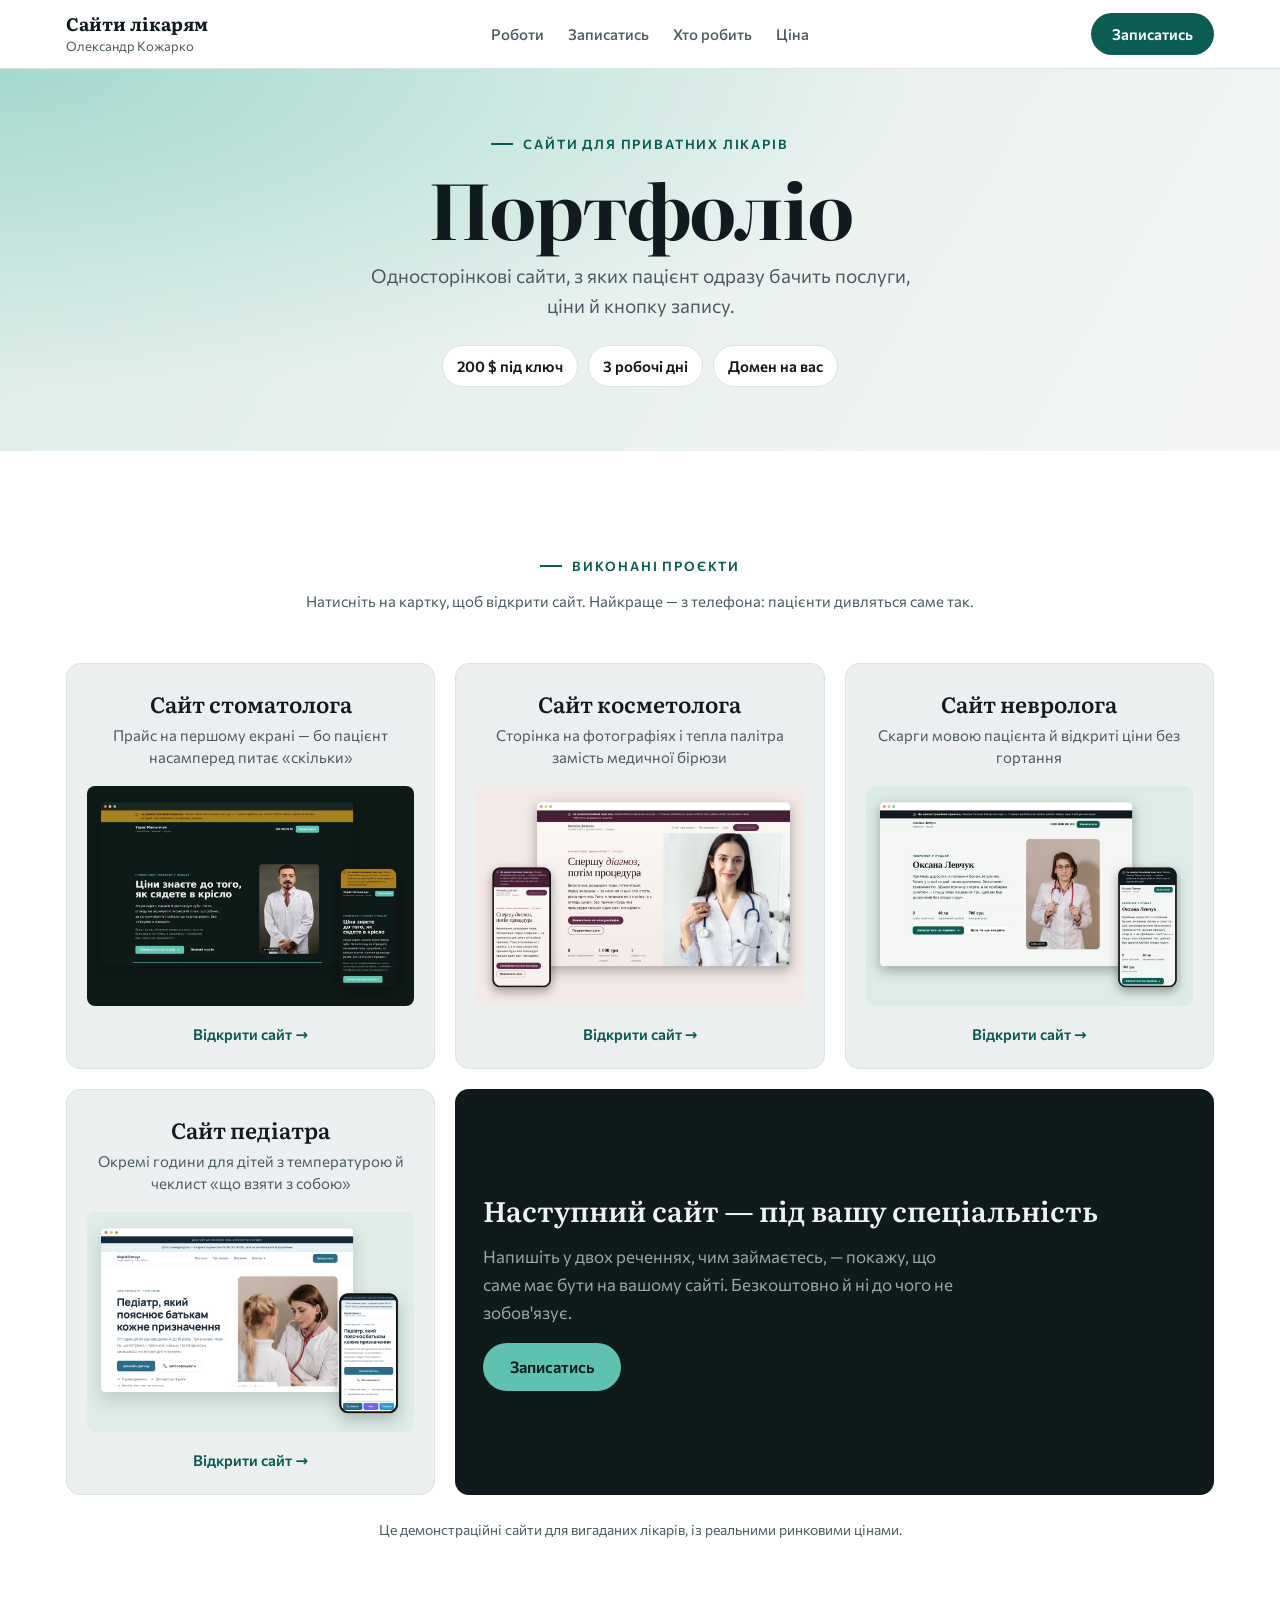
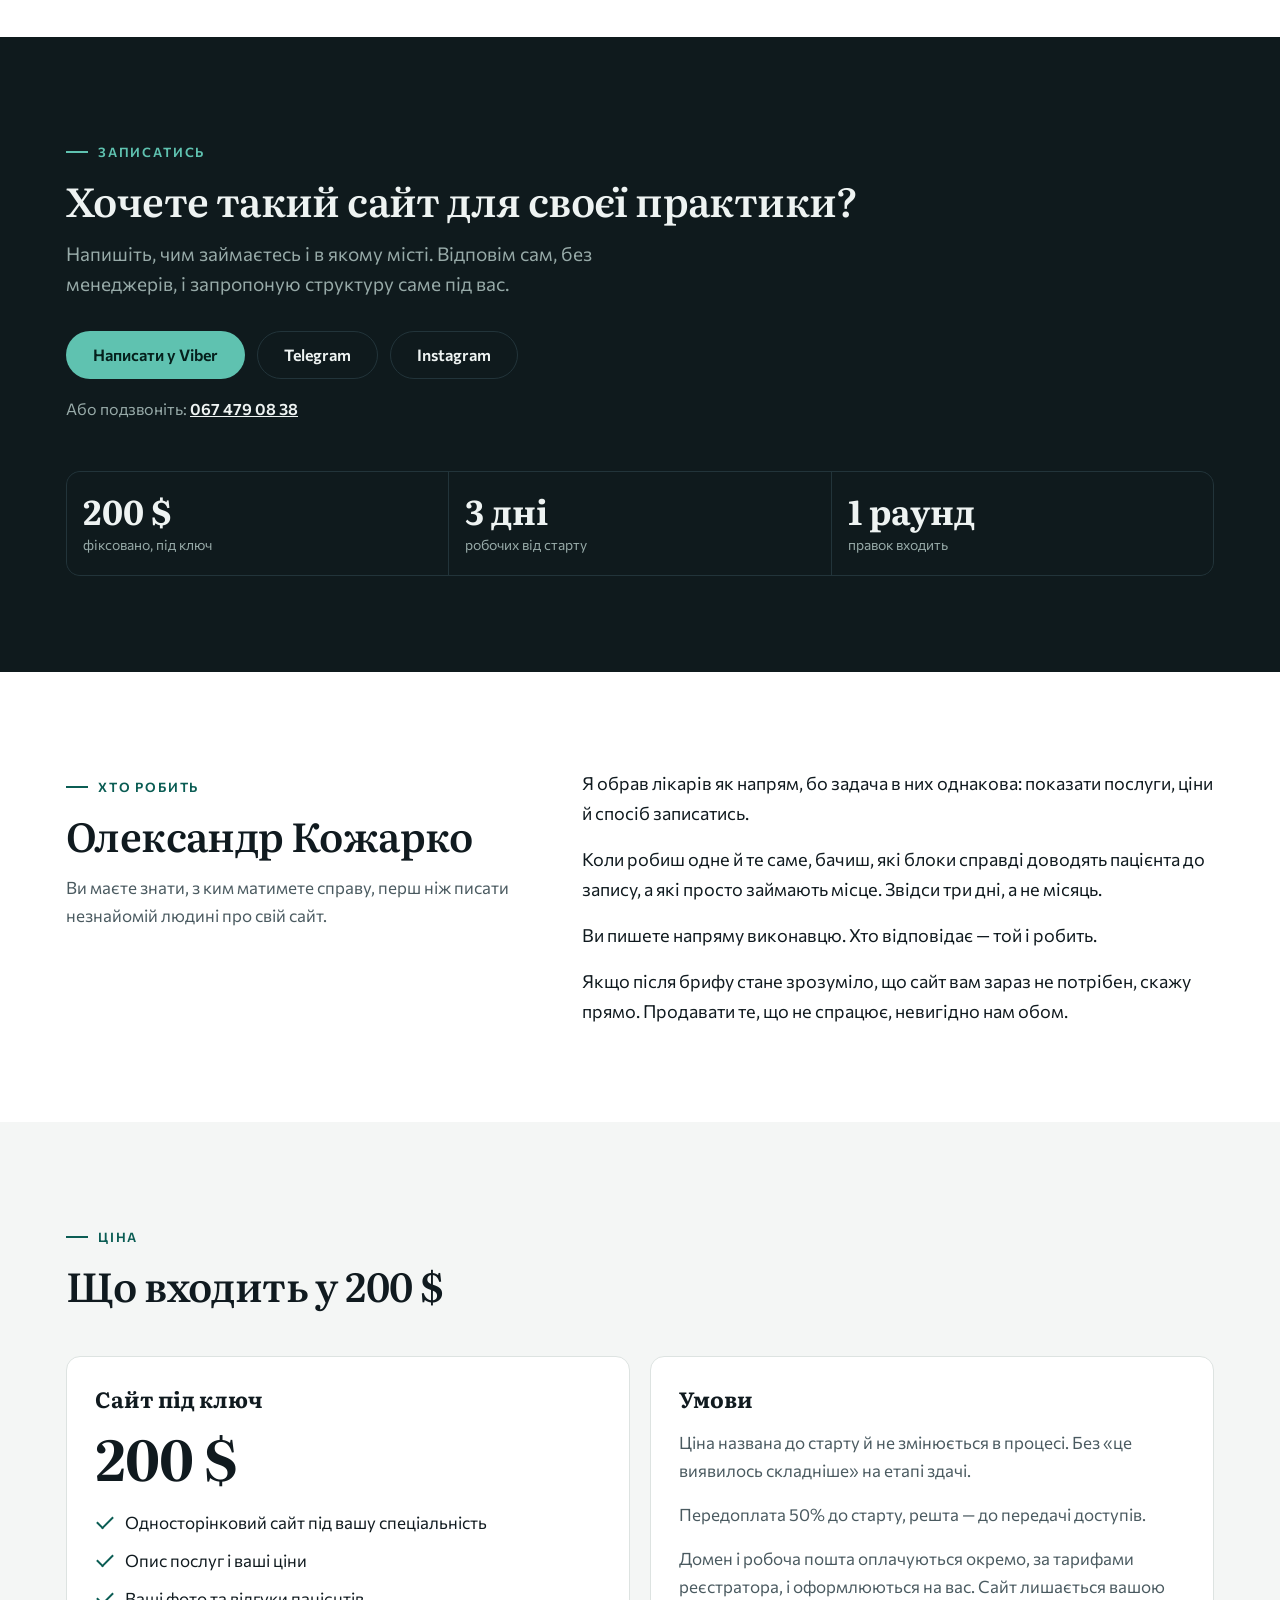
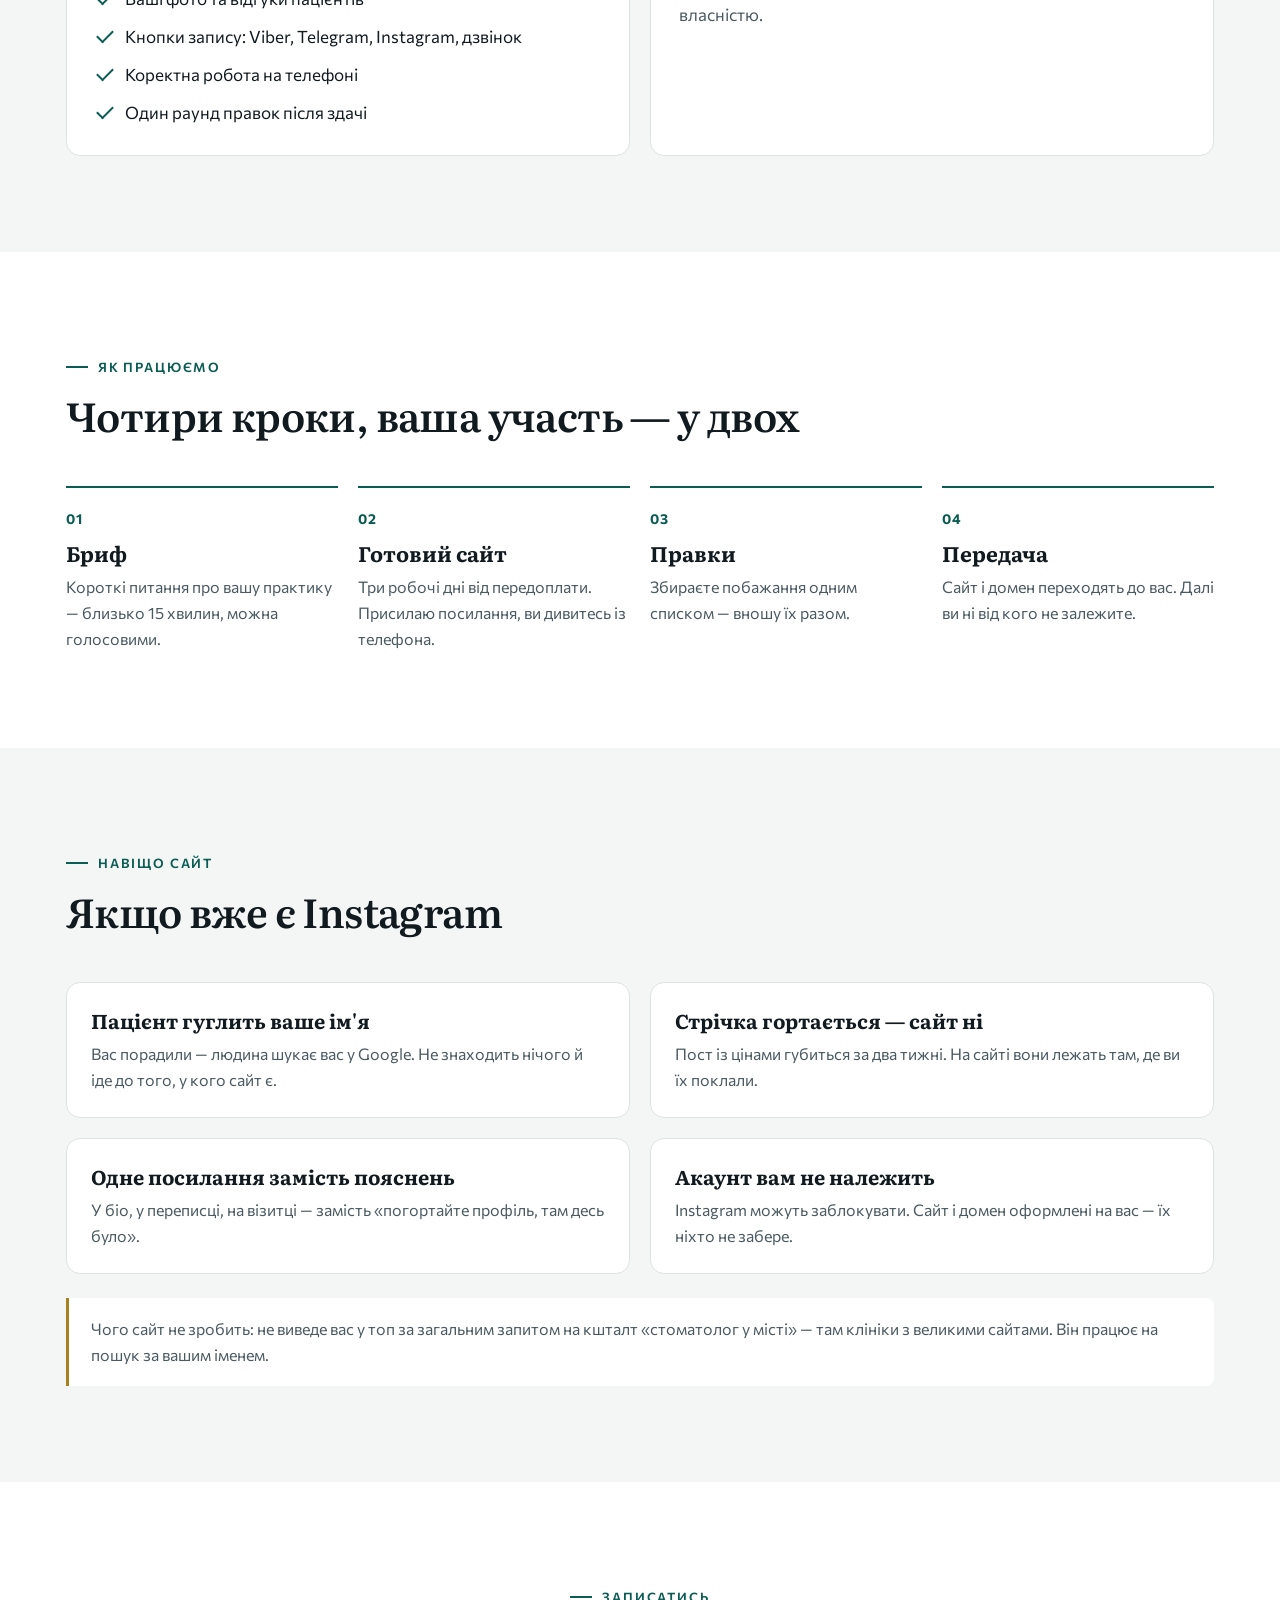
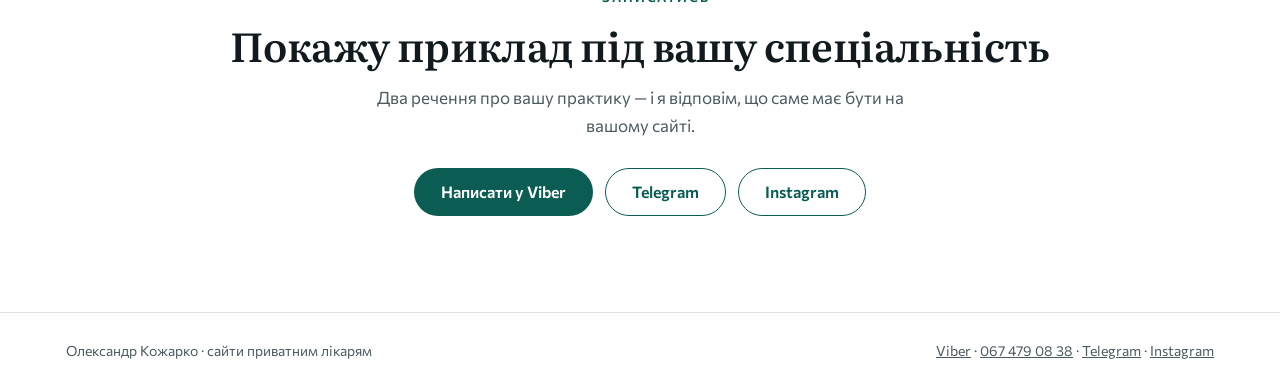
==== commit 42e878a1: "Add files via upload" ====
--- a/index.html
+++ b/index.html
@@ -62,6 +62,10 @@
   .btn-acc:hover { background: #7fd3c4; }
   .btn-ghost { background: transparent; color: var(--studio-ink); border-color: var(--studio-line); }
   .btn-ghost:hover { background: rgba(255,255,255,.06); }
+  .btn-line { background: transparent; color: var(--brand); border-color: var(--brand); }
+  .btn-line:hover { background: var(--brand-tint); }
+  .phone { margin-top: var(--space-4); color: var(--studio-mut); font-size: 16px; }
+  .phone a { color: var(--studio-ink); font-weight: 600; }
 
   /* ---------- Шапка ---------- */
   .top { position: sticky; top: 0; z-index: 10; background: color-mix(in srgb, var(--surface-raised) 88%, transparent); backdrop-filter: blur(10px); border-bottom: 1px solid var(--hairline); }
@@ -247,9 +251,11 @@
       <h2 class="h2">Хочете такий сайт для своєї практики?</h2>
       <p class="book-lead">Напишіть, чим займаєтесь і в якому місті. Відповім сам, без менеджерів, і запропоную структуру саме під вас.</p>
       <div class="book-actions">
-        <a class="btn btn-acc" href="https://t.me/Olexandr_Kozharko" target="_blank" rel="noopener">Написати в Telegram</a>
-        <a class="btn btn-ghost" href="https://www.instagram.com/sajty.likaryam/" target="_blank" rel="noopener">Написати в Instagram</a>
-      </div>
+        <a class="btn btn-acc" href="viber://chat?number=%2B380674790838">Написати у Viber</a>
+        <a class="btn btn-ghost" href="https://t.me/Olexandr_Kozharko" target="_blank" rel="noopener">Telegram</a>
+        <a class="btn btn-ghost" href="https://www.instagram.com/sajty.likaryam/" target="_blank" rel="noopener">Instagram</a>
+      </div>
+      <p class="phone">Або подзвоніть: <a href="tel:+380674790838">067 479 08 38</a></p>
       <div class="stats">
         <div><b>200 $</b><span>фіксовано, під ключ</span></div>
         <div><b>3 дні</b><span>робочих від старту</span></div>
@@ -341,8 +347,9 @@
       <h2 class="h2">Покажу приклад під вашу спеціальність</h2>
       <p class="muted" style="margin-top:16px">Два речення про вашу практику — і я відповім, що саме має бути на вашому сайті.</p>
       <div class="book-actions" style="margin-top:28px">
-        <a class="btn" href="https://t.me/Olexandr_Kozharko" target="_blank" rel="noopener">Написати в Telegram</a>
-        <a class="btn" style="background:transparent;color:var(--brand);border-color:var(--brand)" href="https://www.instagram.com/sajty.likaryam/" target="_blank" rel="noopener">Instagram</a>
+        <a class="btn" href="viber://chat?number=%2B380674790838">Написати у Viber</a>
+        <a class="btn btn-line" href="https://t.me/Olexandr_Kozharko" target="_blank" rel="noopener">Telegram</a>
+        <a class="btn btn-line" href="https://www.instagram.com/sajty.likaryam/" target="_blank" rel="noopener">Instagram</a>
       </div>
     </div>
   </section>
@@ -351,7 +358,7 @@
 <footer>
   <div class="wrap">
     <span>Олександр Кожарко · сайти приватним лікарям</span>
-    <span><a href="https://t.me/Olexandr_Kozharko" target="_blank" rel="noopener">Telegram</a> · <a href="https://www.instagram.com/sajty.likaryam/" target="_blank" rel="noopener">Instagram</a></span>
+    <span><a href="viber://chat?number=%2B380674790838">Viber</a> · <a href="tel:+380674790838">067 479 08 38</a> · <a href="https://t.me/Olexandr_Kozharko" target="_blank" rel="noopener">Telegram</a> · <a href="https://www.instagram.com/sajty.likaryam/" target="_blank" rel="noopener">Instagram</a></span>
   </div>
 </footer>
 
